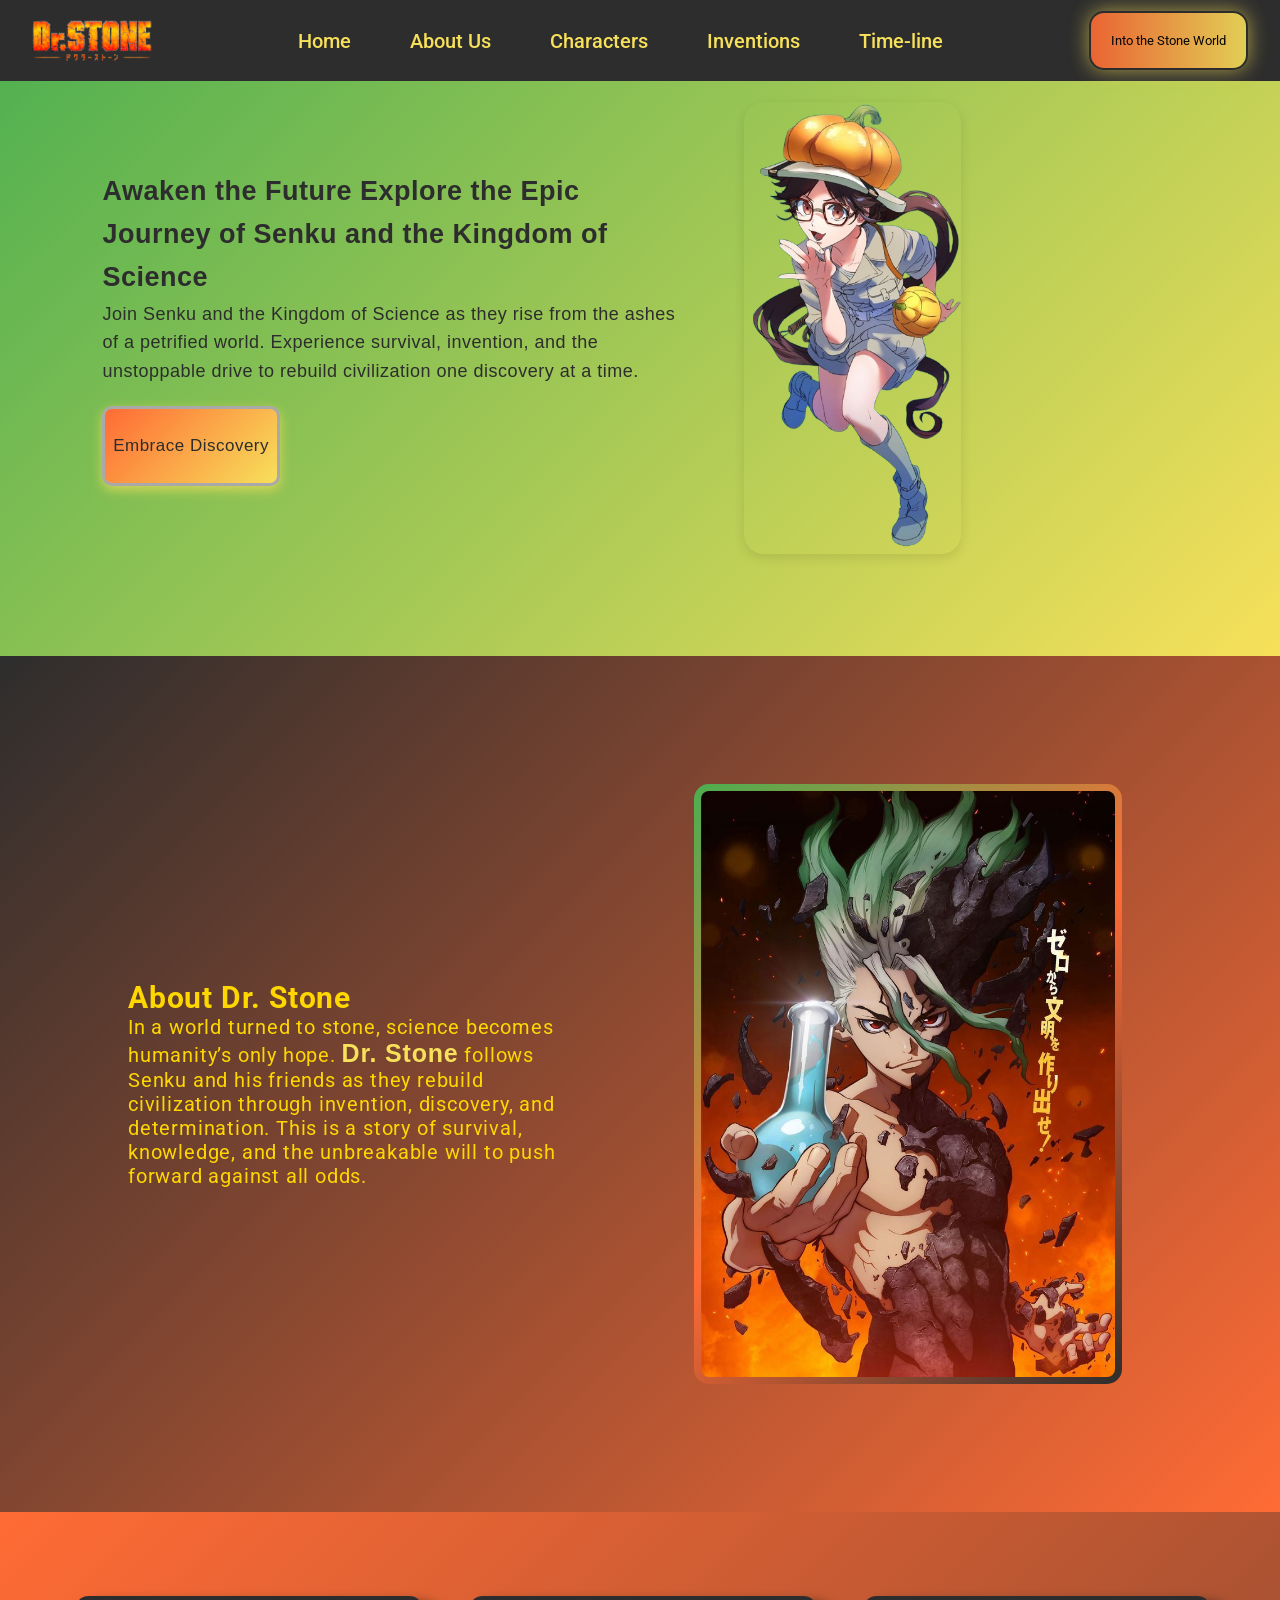
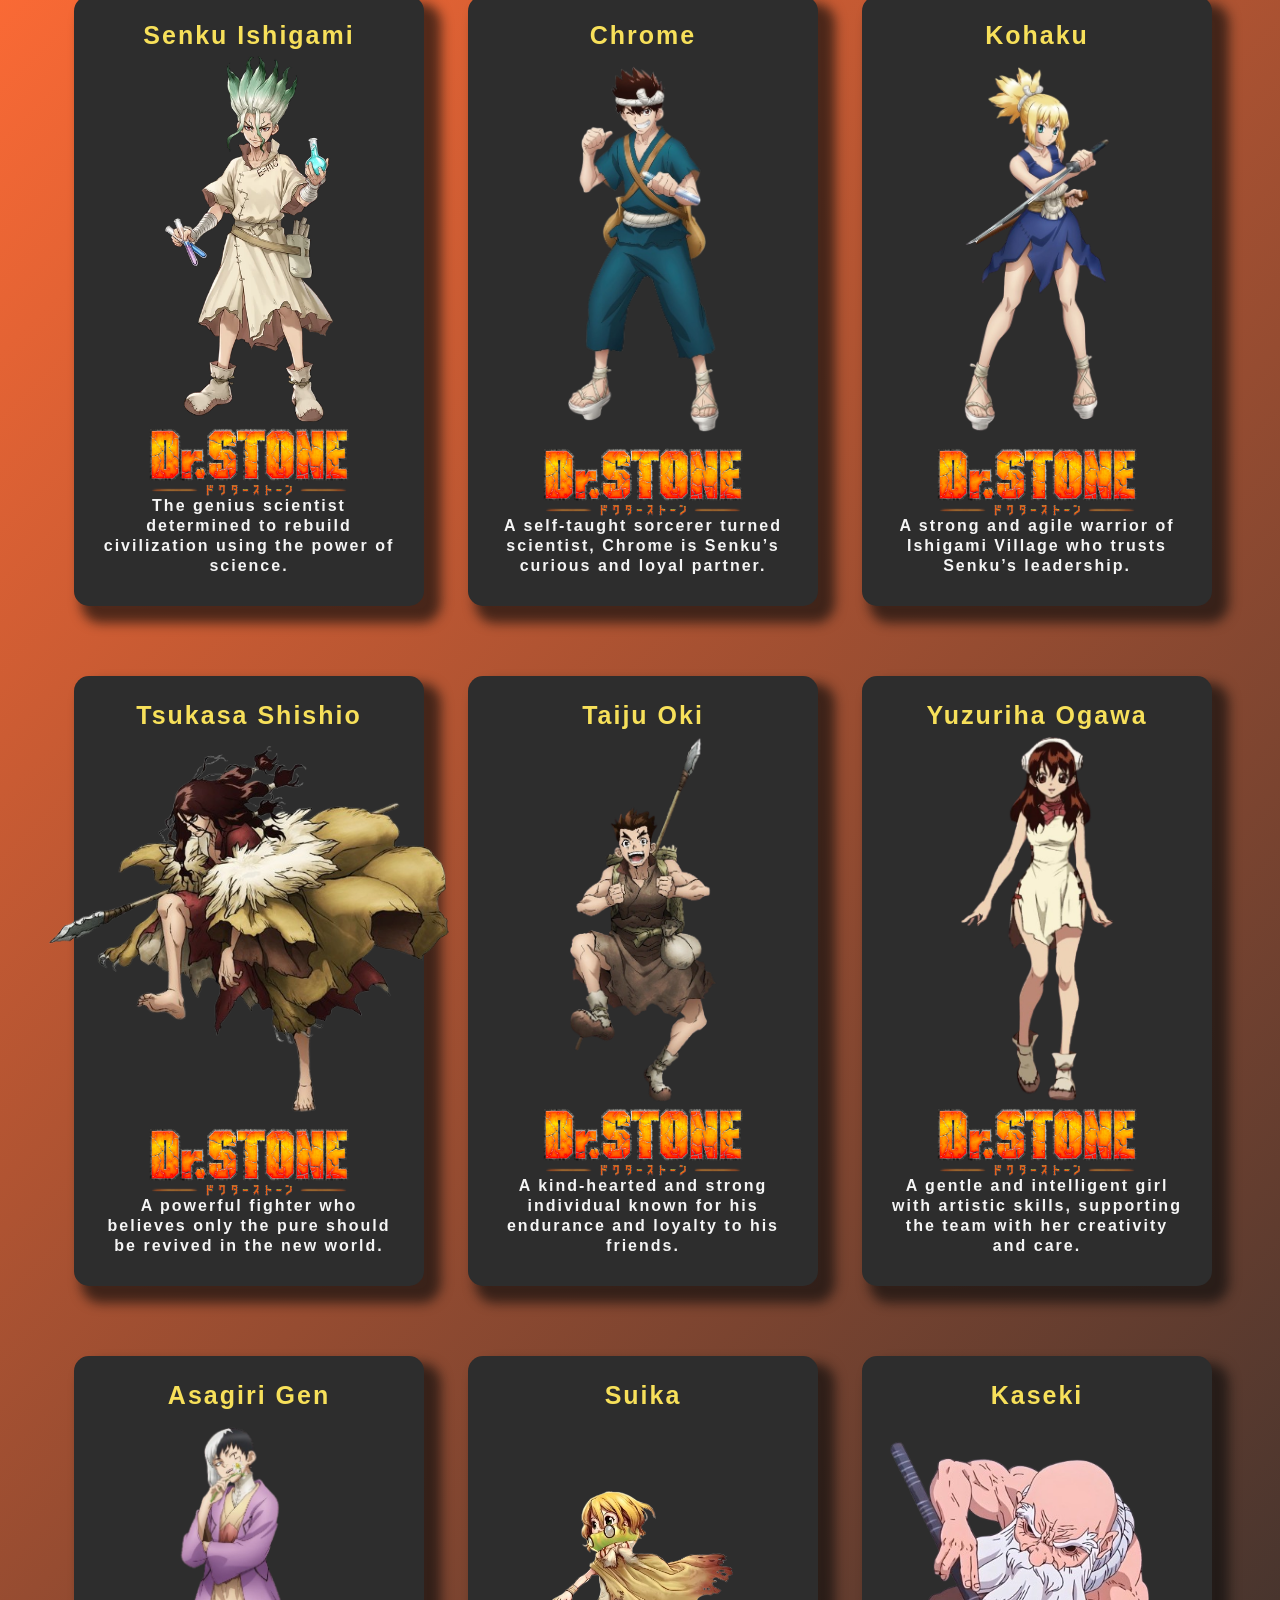
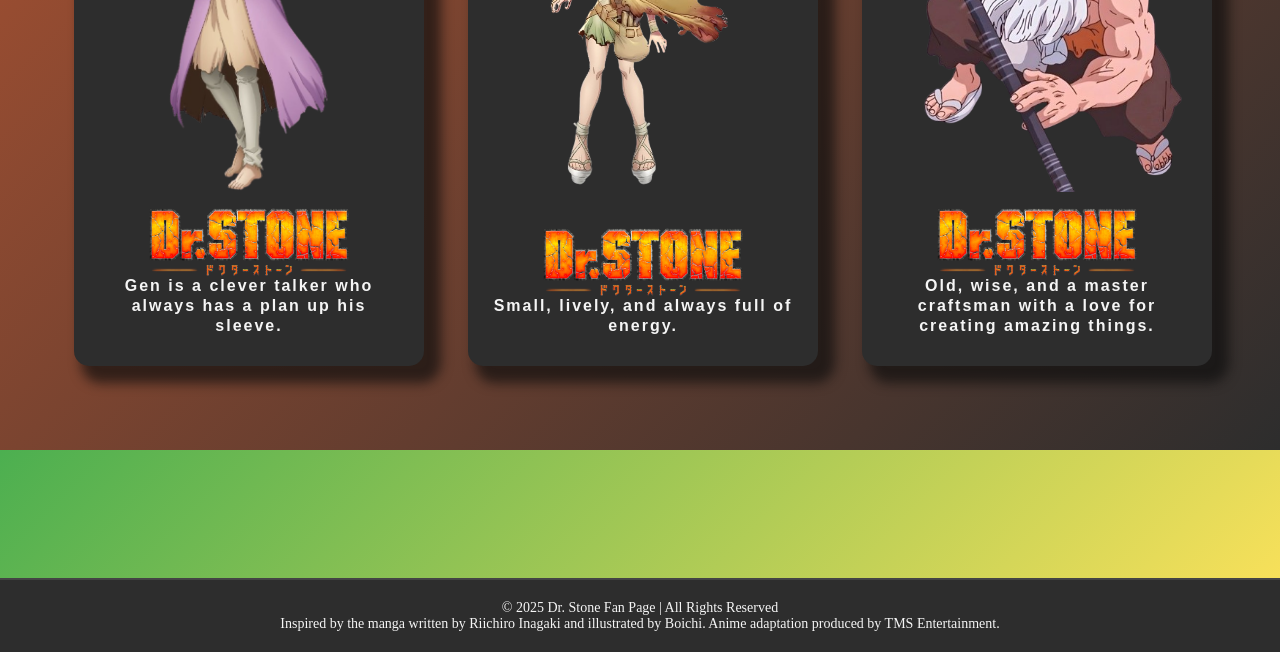
==== Index.html @ 5236201c "DR.STONE LEVEL 2 WEB PAGE CHARACTER IS DONE" ====
<!DOCTYPE html>
<html lang="en">
<head>
    <meta charset="UTF-8">
    <meta name="viewport" content="width=device-width, initial-scale=1.0">
    <link rel="stylesheet" href="cards.css">
    <link rel="preconnect" href="https://fonts.googleapis.com">
    <link rel="preconnect" href="https://fonts.googleapis.com">
<link rel="preconnect" href="https://fonts.gstatic.com" crossorigin>
<link href="https://fonts.googleapis.com/css2?family=Roboto:ital,wght@0,100..900;1,100..900&display=swap" rel="stylesheet">

    <title>Landing-page</title>
</head>
<body>
    <header class="navigation-bar">
            <a href="" class="logo-brand" aria-label="">
                <img src="/picture/pngaaa.com-7363301.png" alt="Dr.Stone-logo" class="logo-brand-stone">
            </a>
            <nav class="navigation-container-links" id="navMenu" type="navigation">
                <a href="">Home</a>
                <a href="About.html">About Us</a>
                <a href="">Characters</a>
                <a href="">Inventions</a>
                <a href="">Time-line</a>

            </nav>
            <div class="ctn-button">
                <button  type="submit">Into the Stone World</button>
            </div>
    </header>
    <section class="Landing-page">
        <div class="landing-page-containt">
            <h1>Awaken the Future  Explore the Epic Journey of Senku and the Kingdom of Science</h1>
            <p>Join Senku and the Kingdom of Science as they rise from the ashes of a petrified world. Experience survival, invention, and the unstoppable drive to rebuild civilization one discovery at a time.</p>
            <button type="submit">Embrace Discovery</button>
        </div>
        <div class="landing-page-image">
            <img src="/picture/doctor.png" alt="imgages">
            

        </div>
        
    </section>
    <section class="about-section-page-container">
       <div class="about-containt">
        <h1>About Dr. Stone</h1>
         <p>
      In a world turned to stone, science becomes humanity’s only hope. 
      <strong>Dr. Stone</strong> follows Senku and his friends as they rebuild 
      civilization through invention, discovery, and determination. 
      This is a story of survival, knowledge, and the unbreakable will 
      to push forward against all odds.
    </p>
       </div>
       <div class="about-section-image-page">
        <img src="/picture/download (18).jpg" alt="">
       </div>
    </section>
<section class="characters-containers">
  <div class="container-character">
    <ul id="autoWidth" class="character-class">
      <!-- Senku -->
      <li class="item-class">
        <div class="box-item">
          <p class="name-box">Senku Ishigami</p>
          <img src="/picture/Senku3.png" alt="Senku Ishigami" class="model">
          <div class="box-details">
            <img src="/picture/pngaaa.com-7363301.png" alt="Senku Portrait" class="logo-branding">
            <p>The genius scientist determined to rebuild civilization using the power of science.</p>
          </div>
        </div>
      </li>

      <!-- Chrome -->
      <li class="item-class">
        <div class="box-item">
          <p class="name-box">Chrome</p>
          <img src="/picture/Chrome__Dr.2-removebg-preview.png" alt="Chrome" class="model">
          <div class="box-details">
            <img src="/picture/pngaaa.com-7363301.png" alt="Chrome Portrait" class="logo-branding">
            <p>A self-taught sorcerer turned scientist, Chrome is Senku’s curious and loyal partner.</p>
          </div>
        </div>
      </li>

      <!-- Kohaku -->
      <li class="item-class">
        <div class="box-item">
          <p class="name-box">Kohaku</p>
          <img src="/picture/Kohaku__Dr.2-removebg-preview.png" alt="Kohaku" class="model">
          <div class="box-details">
            <img src="/picture/pngaaa.com-7363301.png" alt="Kohaku Portrait" class="logo-branding">
            <p>A strong and agile warrior of Ishigami Village who trusts Senku’s leadership.</p>
          </div>
        </div>
      </li>

      <!-- Tsukasa -->
      <li class="item-class">
        <div class="box-item">
          <p class="name-box">Tsukasa Shishio</p>
          <img src="/picture/TSUKASA_SHISHIO-removebg-preview.png" alt="Tsukasa Shishio" class="model">
          <div class="box-details">
            <img src="/picture/pngaaa.com-7363301.png" alt="Tsukasa Portrait" class="logo-branding">
            <p>A powerful fighter who believes only the pure should be revived in the new world.</p>
          </div>
        </div>
      </li>
      <!-- Taiju Oki -->
<li class="item-class">
  <div class="box-item">
    <p class="name-box">Taiju Oki</p>
    <img src="/picture/Taiju__Dr_Stone_-removebg-preview.png" alt="Taiju Oki" class="model">
    <div class="box-details">
      <img src="/picture/pngaaa.com-7363301.png" alt="Taiju Portrait" class="logo-branding">
      <p>A kind-hearted and strong individual known for his endurance and loyalty to his friends.</p>
    </div>
  </div>
</li>

<!-- Yuzuriha Ogawa -->
<li class="item-class">
  <div class="box-item">
    <p class="name-box">Yuzuriha Ogawa</p>
    <img src="/picture/download__22_-removebg-preview.png" alt="Yuzuriha Ogawa" class="model">
    <div class="box-details">
      <img src="/picture/pngaaa.com-7363301.png" alt="Yuzuriha Portrait" class="logo-branding">
      <p>A gentle and intelligent girl with artistic skills, supporting the team with her creativity and care.</p>
    </div>
  </div>
</li>
<li class="item-class">
  <div class="box-item">
    <p class="name-box">Asagiri Gen</p>
    <img src="/picture/Asagiri_Gen._Dr._2_2-removebg-preview.png" alt="Asagiri Gen" class="model">
    <div class="box-details">
      <img src="/picture/pngaaa.com-7363301.png" alt="Asagiri Gen Portrait" class="logo-branding">
<p>Gen is a clever talker who always has a plan up his sleeve.</p>
    </div>
  </div>
</li>
<li class="item-class">
  <div class="box-item">
    <p class="name-box">Suika</p>
    <img src="/picture/Dr_stone_Suika-removebg-preview.png" alt="Suika" class="model">
    <div class="box-details">
      <img src="/picture/pngaaa.com-7363301.png" alt="Suika Portrait" class="logo-branding">
      <p>Small, lively, and always full of energy.</p>
    </div>
  </div>
</li>
<li class="item-class">
  <div class="box-item">
    <p class="name-box">Kaseki</p>
    <img src="/picture/___Kaseki-removebg-preview.png" alt="Kaseki" class="model">
    <div class="box-details">
      <img src="/picture/pngaaa.com-7363301.png" alt="Kaseki Portrait" class="logo-branding">
      <p>Old, wise, and a master craftsman with a love for creating amazing things.</p>
    </div>
  </div>
</li>

      
    </ul>
  </div>
</section>
<section class="timne-line-section-container">

</section>


<footer class="site-footer">
  <p>&copy; 2025 Dr. Stone Fan Page | All Rights Reserved</p>
  <p>
    Inspired by the manga written by Riichiro Inagaki and illustrated by Boichi.  
    Anime adaptation produced by TMS Entertainment.
  </p>
</footer>
<script>
  $(document).ready(function(){
    $('#autoWidth').lightSlider({
        autoWidth:true,
        loop:true,
        onSliderLoad: function(){ $('#autoWidth').removeClass('cS-hidden');}
    });
});
</script>
   
</body>
</html>
---- cards.css ----
*{
    margin: 0;
    padding: 0;
    box-sizing: border-box;
}

.navigation-bar{
  padding: 0.7rem 2rem;
  display: flex;
  align-items: center;
  background-color: #2D2D2D;
  position: fixed;
  width: 100%;
  font-family: "Roboto", sans-serif;
  font-weight: 800;
  list-style: none;
  z-index: 999;
  
}

.logo-brand{
  display: flex;
  align-items: center;
  gap: 0.6rem;
  text-decoration: none;
  transition: 0.3s ease;
}

.logo-brand-stone{
  width: 120px; /* instead of 20% */
  height: auto;
  transition: 0.3s ease;


}
.logo-brand-stone:hover{
  transform: scale(1.1);
}


.navigation-container-links{
  display: flex;
  align-items: center;
  justify-content: center; /* Center nav links */
  gap: 1.8rem;
  font-size: 20px;
  flex: 1;
  
}
.navigation-container-links a{
 
  text-decoration: none;
  font-weight: 500;
  font-size: 20px;
  color: #F7E05A;
  margin: 0 15px;
  transition: transform 0.1s;
  border: none;
  display: flex;
  position: relative;

}
.navigation-container-links a:hover{
    color: #FF6B35; /* dark text for contrast */
    transition: color 0.3s ease;
  }
.navigation-container-links a::after{
  content: "";
  position: absolute;
  left: 0;
  height: 2px;
  width: 0%;
  bottom: -4px;
  background-color: #FF6B35;
  transition: width 0.3s;
}
.navigation-container-links a:hover::after{
  width: 100%;
}



.ctn-button button{
    background-image: linear-gradient(to right,#FF6B35, #F7E05A );
    padding: 20px;
    cursor: pointer;
    border-radius: 15px;
    border: 2px solid #2D2D2D;
    display: flex;
    box-shadow: 0 0 20px rgba(247, 224, 90, 0.7);
    font-family: "Roboto", sans-serif;
    transition: transform 0.3s,opacity 0.3s;
    opacity: 0.9;
    font-family: "Roboto", sans-serif;
    font: bold;

}
.ctn-button button:hover{
  transform: scale(1.1);
  opacity: 1;
}
.Landing-page{
   background-image: linear-gradient(135deg,#4CAF50,#F7E05A);
    color: #2D2D2D;
    padding: 8%;
font-family: 'Poppins', sans-serif;
    letter-spacing: 0.5px;
line-height: 1.6;
    display: flex;
    justify-content: space-between; /* text left, image right */
    align-items: center;
    gap: 50px;
    font-size: large;
    scroll-snap-type: y mandatory;
}
.landing-page-containt{
    max-width: 55%;
    gap: 30px;
}
.landing-page-containt button{
  background-image: linear-gradient(135deg,#FF6B35, #F7E05A );
    width: 30%;
    height: 80px;
    cursor: pointer;
    border-radius: 10px;
    border: 3px solid#A9A9A9;
    color: #2D2D2D;
font-family: 'Poppins', sans-serif;
    transition: transform 0.3s ease;
     box-shadow: 0 4px 12px rgba(247, 224, 90, 0.7);
     margin-top: 20px;
     font-size: 17px;
     letter-spacing: 0.5px;

}
.landing-page-containt button:hover{
  background-image: linear-gradient(135deg,#4CAF50,#F7E05A);
    color: #F5F5DC;
    transform: scale(1.2);
    box-shadow: 0 8px 24px rgba(255, 200, 200, 0.5);
}
.landing-page-image{
    display: grid;
    grid-template-columns: 1fr 1fr; /* duha ka images side by side */
    justify-content: center;
    align-items: center;
    transition: transform 0.3 ease;
    background: no-repeat;
    flex-direction: column;

}

.landing-page-image img{
    max-width: 100%;
    height: auto;
    border-radius: 20px;
    object-fit: contain;
    transition: transform 0.3s ease;
    box-shadow: 0 4px 12px rgba(0, 0, 0, 0.1);

}
.landing-page-image img:hover{
  transform: scale(1.08);
  box-shadow: 0 8px 20px rgba(0, 0, 0, 0.15);

}
.about-section-page-container{
  background-image: linear-gradient(135deg,#2D2D2D,#FF6B35);
  padding: 10%;
  justify-content: space-between;
  align-items: center;
  display: flex;
  font-family: "Roboto", sans-serif;
  letter-spacing: 0.8px;
  font-size: 20px;
   color: #FFD700;
   position: relative;

}
.about-section-page-container strong{
  color: #F7E05A;
  font: bolder;
  font-family: sans-serif;
  font-size: 25px;
}
.about-containt{
  margin-right: 100px;
  display: grid;
  justify-content: baseline;
}
.about-section-image-page img{
  background: no-repeat;
  object-fit: cover;
  height: 600px;
  display: block;
  border-radius: 15px;
  background-image: linear-gradient(138deg,#4CAF50,#FF6B35,#2D2D2D );
  padding: 7px;
  border: 5px;
  margin-right: 30px;
 transition: transform 0.3s ease, box-shadow 0.3s ease;
}
.about-section-image-page img:hover{
  transform: scale(1.05);
  box-shadow: 0 20px 40px rgb(255, 107, 53);

}
.characters-containers{
  background-image: linear-gradient(135deg,#FF6B35,#2D2D2D);
  padding: 5%;
  justify-content: center;
  position: relative;
  display: flex;
  flex-wrap: wrap;
  align-items: center;
} 
.container-character{
   width: 100%; /* allow grid to take full width */

}
.character-class{
  display: grid; /* make the ul a grid container */
  grid-template-columns: repeat(auto-fit, minmax(300px, 2fr));
  gap: 30px; /* space between cards */
  padding: 0;
  margin: 0;
  list-style: none; /* define columns */

}

.box-item{
  width: 350px;
  height: 610px;
  background-color: #2d2d2d;
  display: flex;
  flex-direction: column;
  justify-content: space-between;
  align-items: center;
  box-sizing: border-box;
  margin: 20px 10px;
  border-radius: 15px;
  transition: all 0.3s ease;
  box-shadow: 12px 12px 12px 5px rgba(14, 14, 14, 0.664);
  position: relative;
}
.box-item:hover{
  transform: scale(1.03);
  transform-style: preserve-3d;


}
.box-details{
  display: flex;
  flex-direction: column;
  align-items: center;
  width: 300px;

}

.logo-branding{
  width: 200px;
  height: auto;
}
.box-details p{
  font-family: sans-serif;
  font-weight: bold;
  color: #f5f5f5;
  text-align: center;
  margin-bottom: 30px;
  line-height: 20px;
  letter-spacing: 2px;
}
.name-box{
  color: #F7E05A;
  font-weight: bolder;
  font-family: sans-serif;
  font-size: 25px;
  letter-spacing: 2px;
  margin-top: 25px;
}
.model{
  max-height: 60%;
  max-width: 150%;
  flex-direction: column;
  object-fit: cover;
  transition: all 0.3s ease;
}
.model:hover{
  transform: scale(1.09);
}
.timne-line-section-container{
   background-image: linear-gradient(135deg,#4CAF50,#F7E05A);
  position: relative;
  padding: 5%;
  display: flex;
  justify-content: center;
  flex-direction: column;
  flex-wrap: wrap;
}
.site-footer{
 background-color: #2d2d2d;
  color: #f5f5f5;
  text-align: center;
  padding: 20px 10px;
  font-size: 14px;
  border-top: 2px solid #444;
}
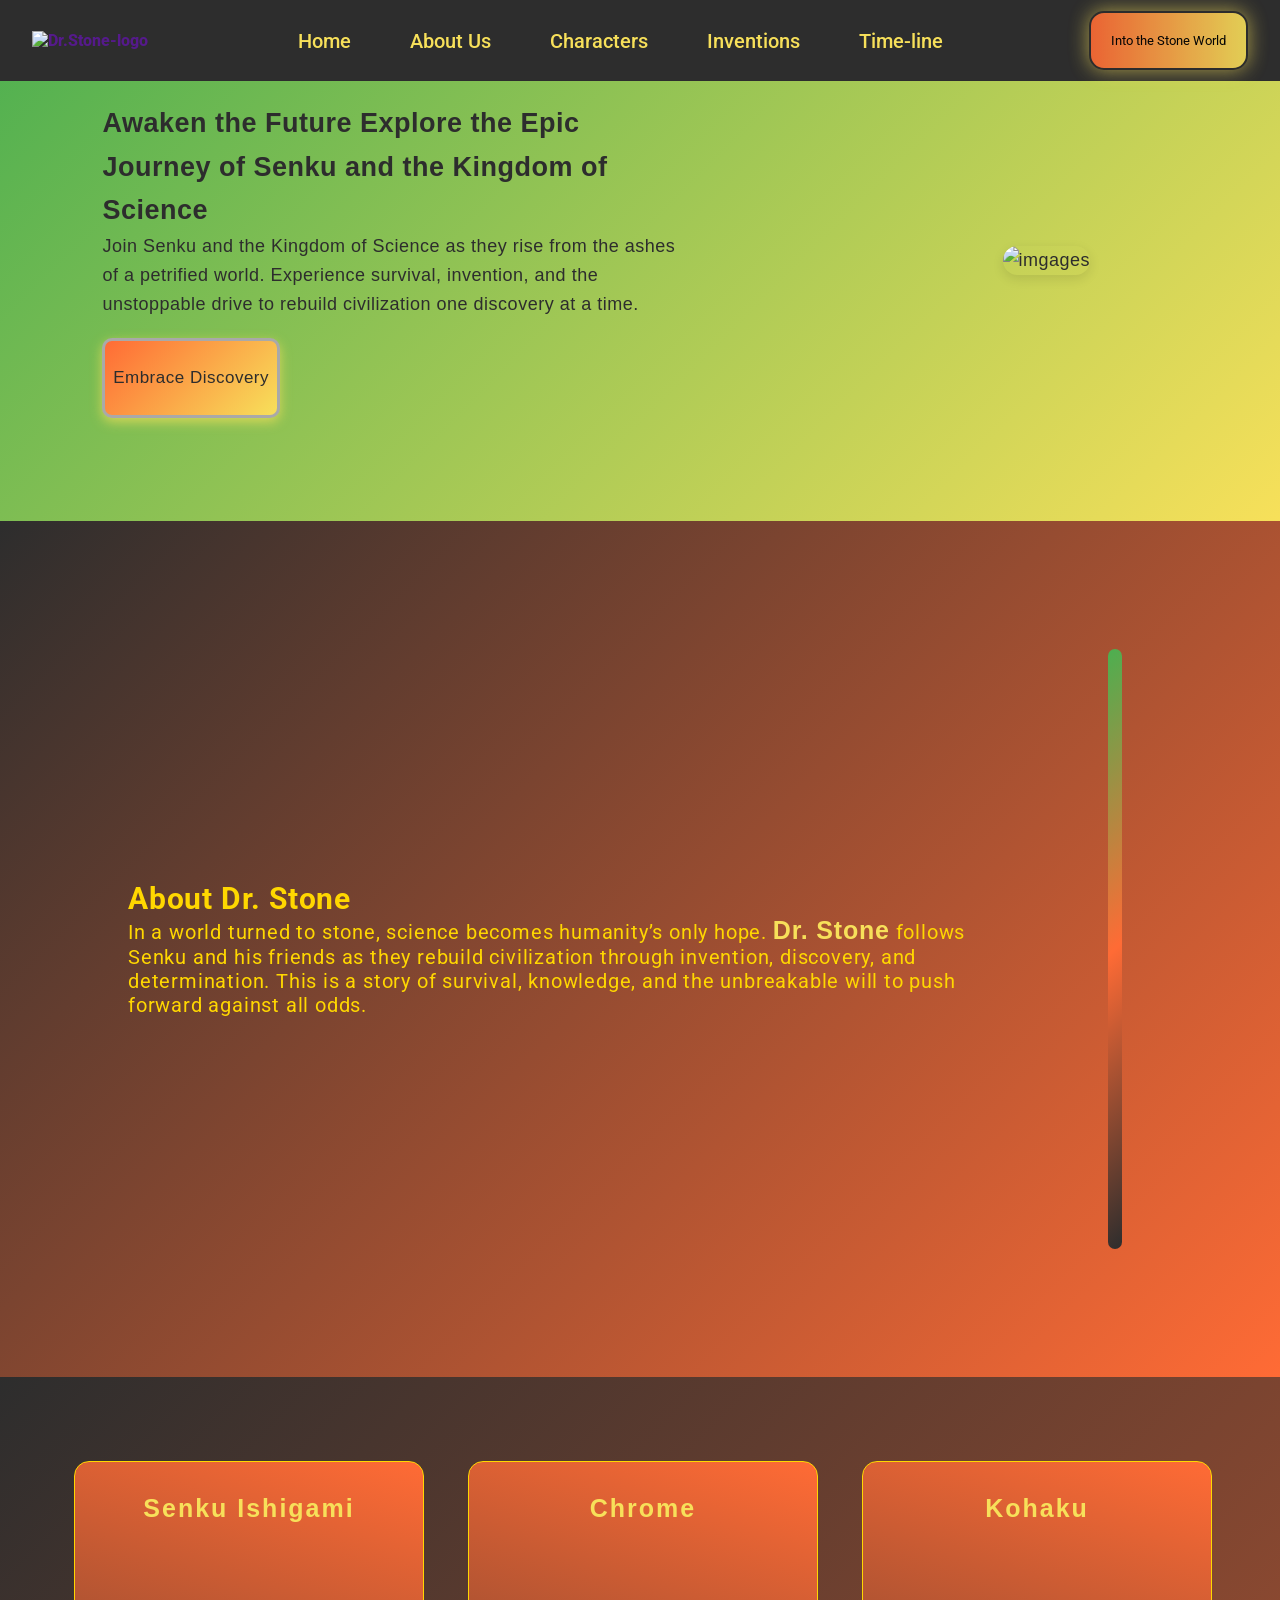
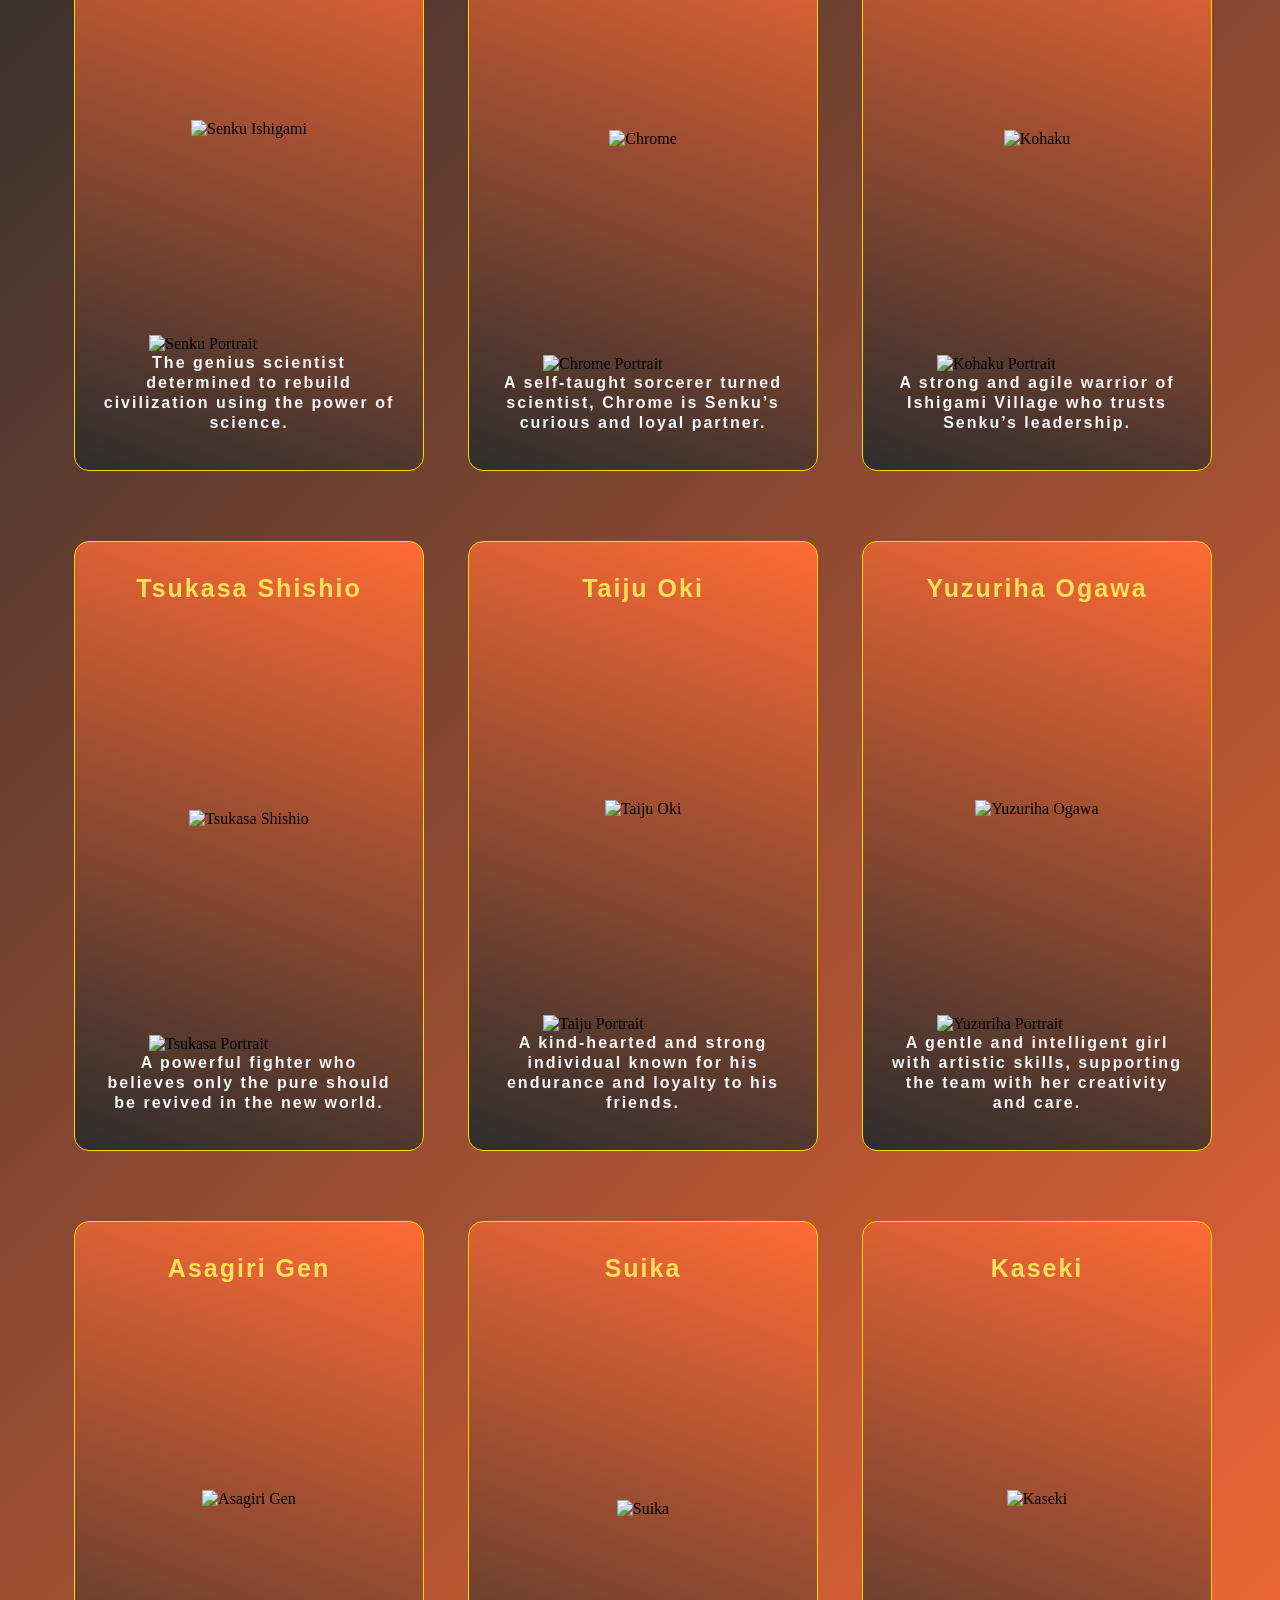
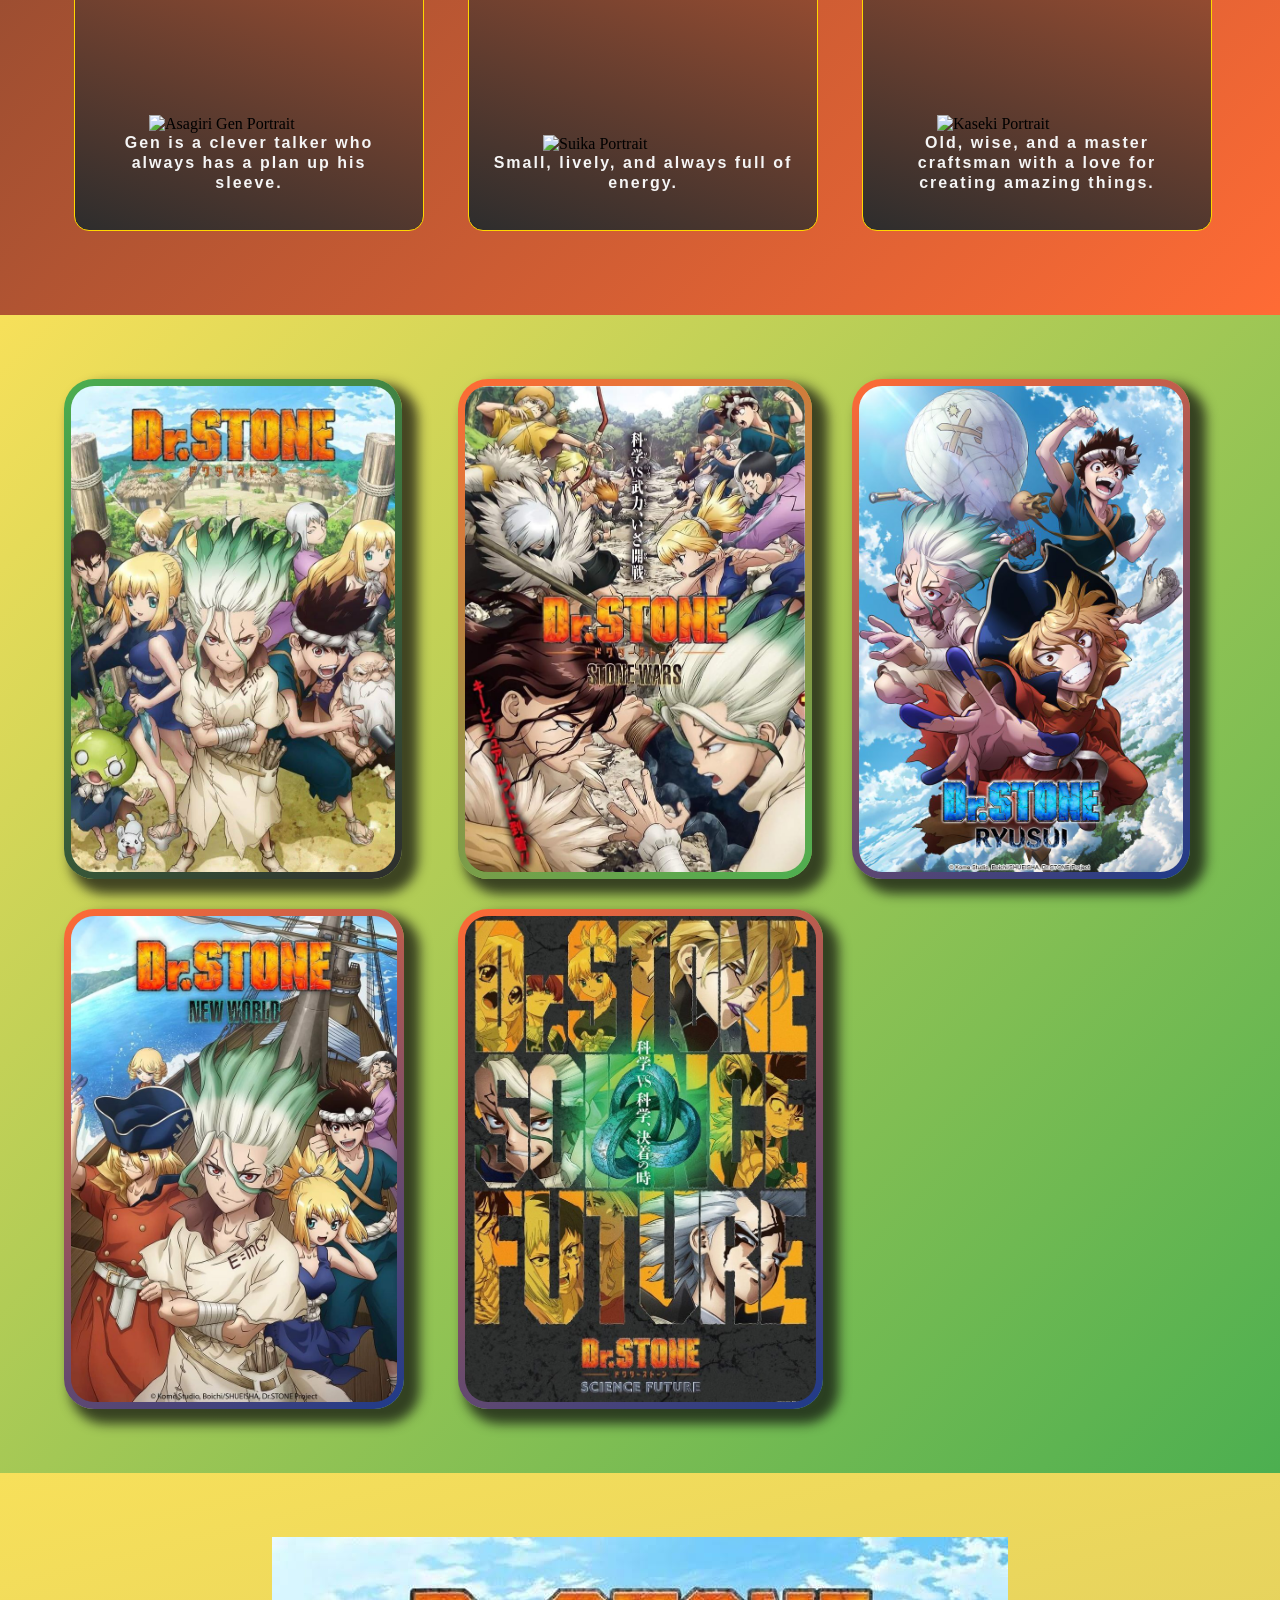
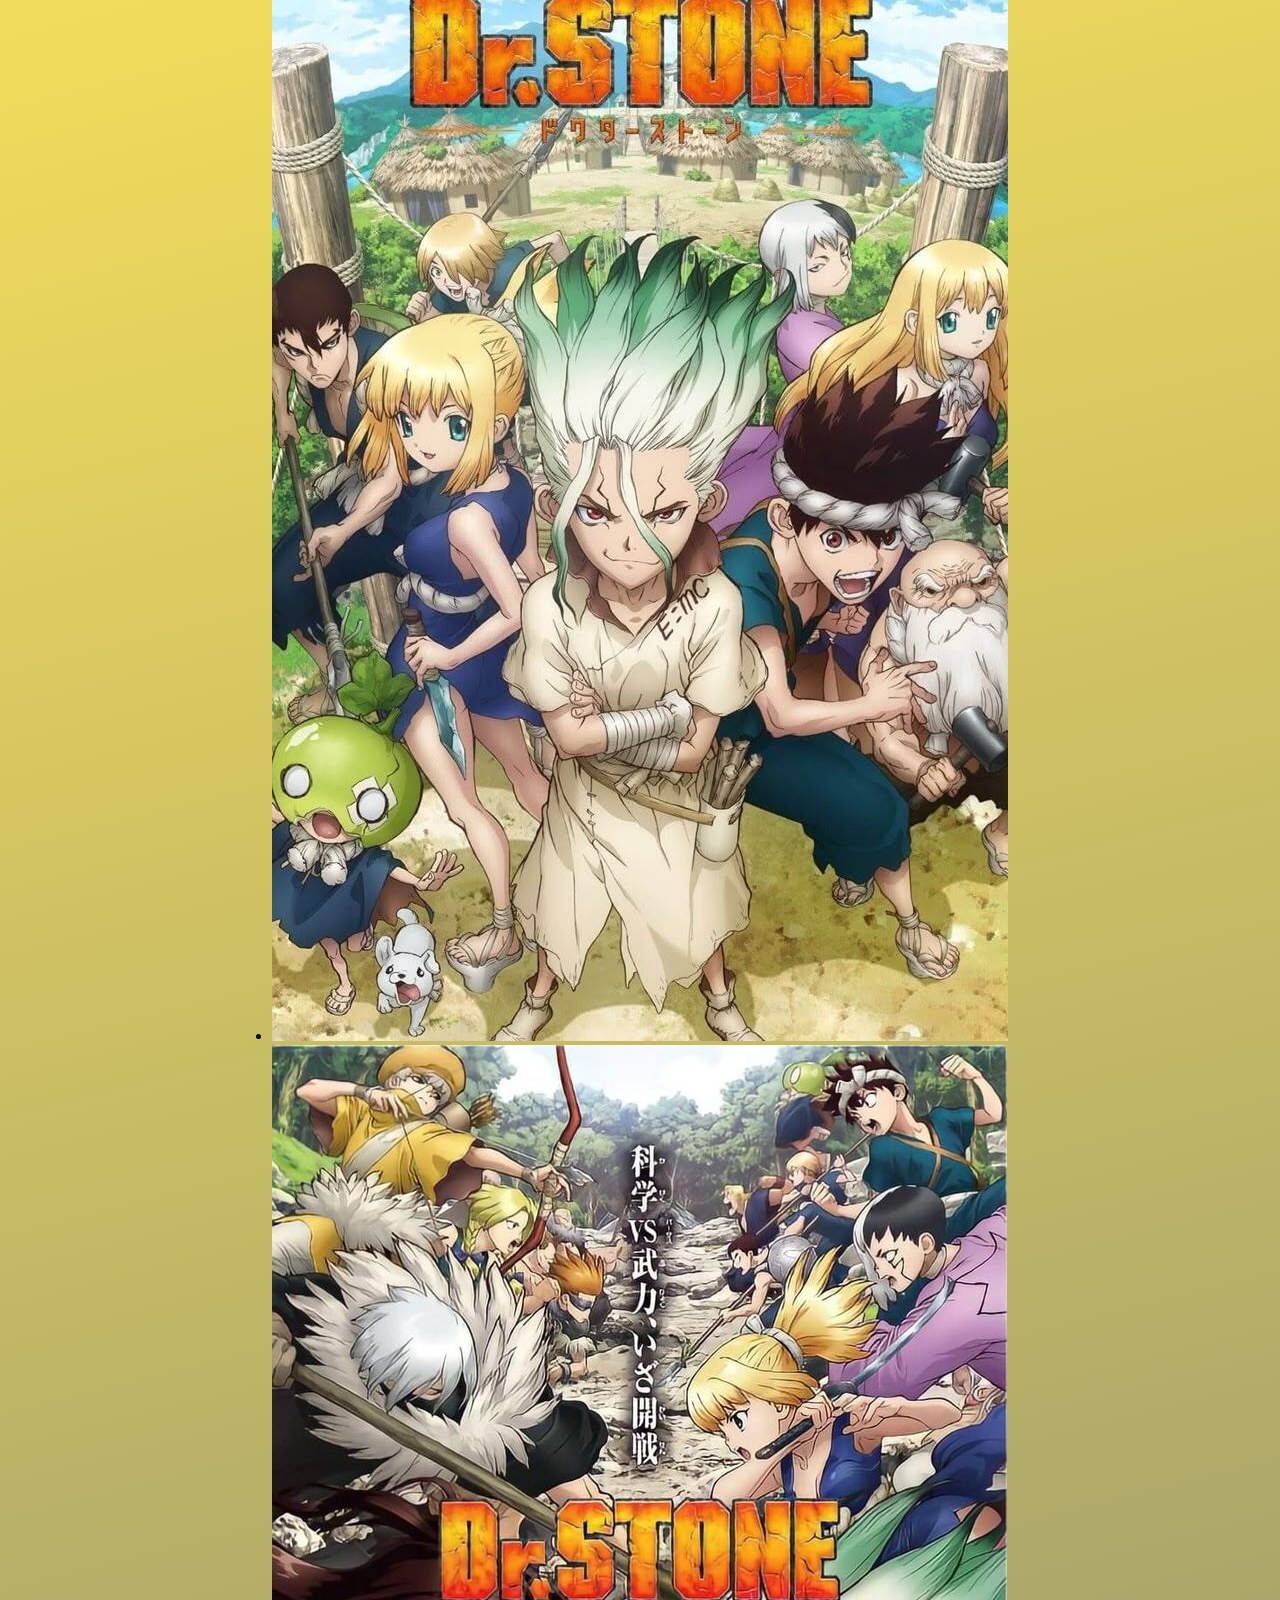
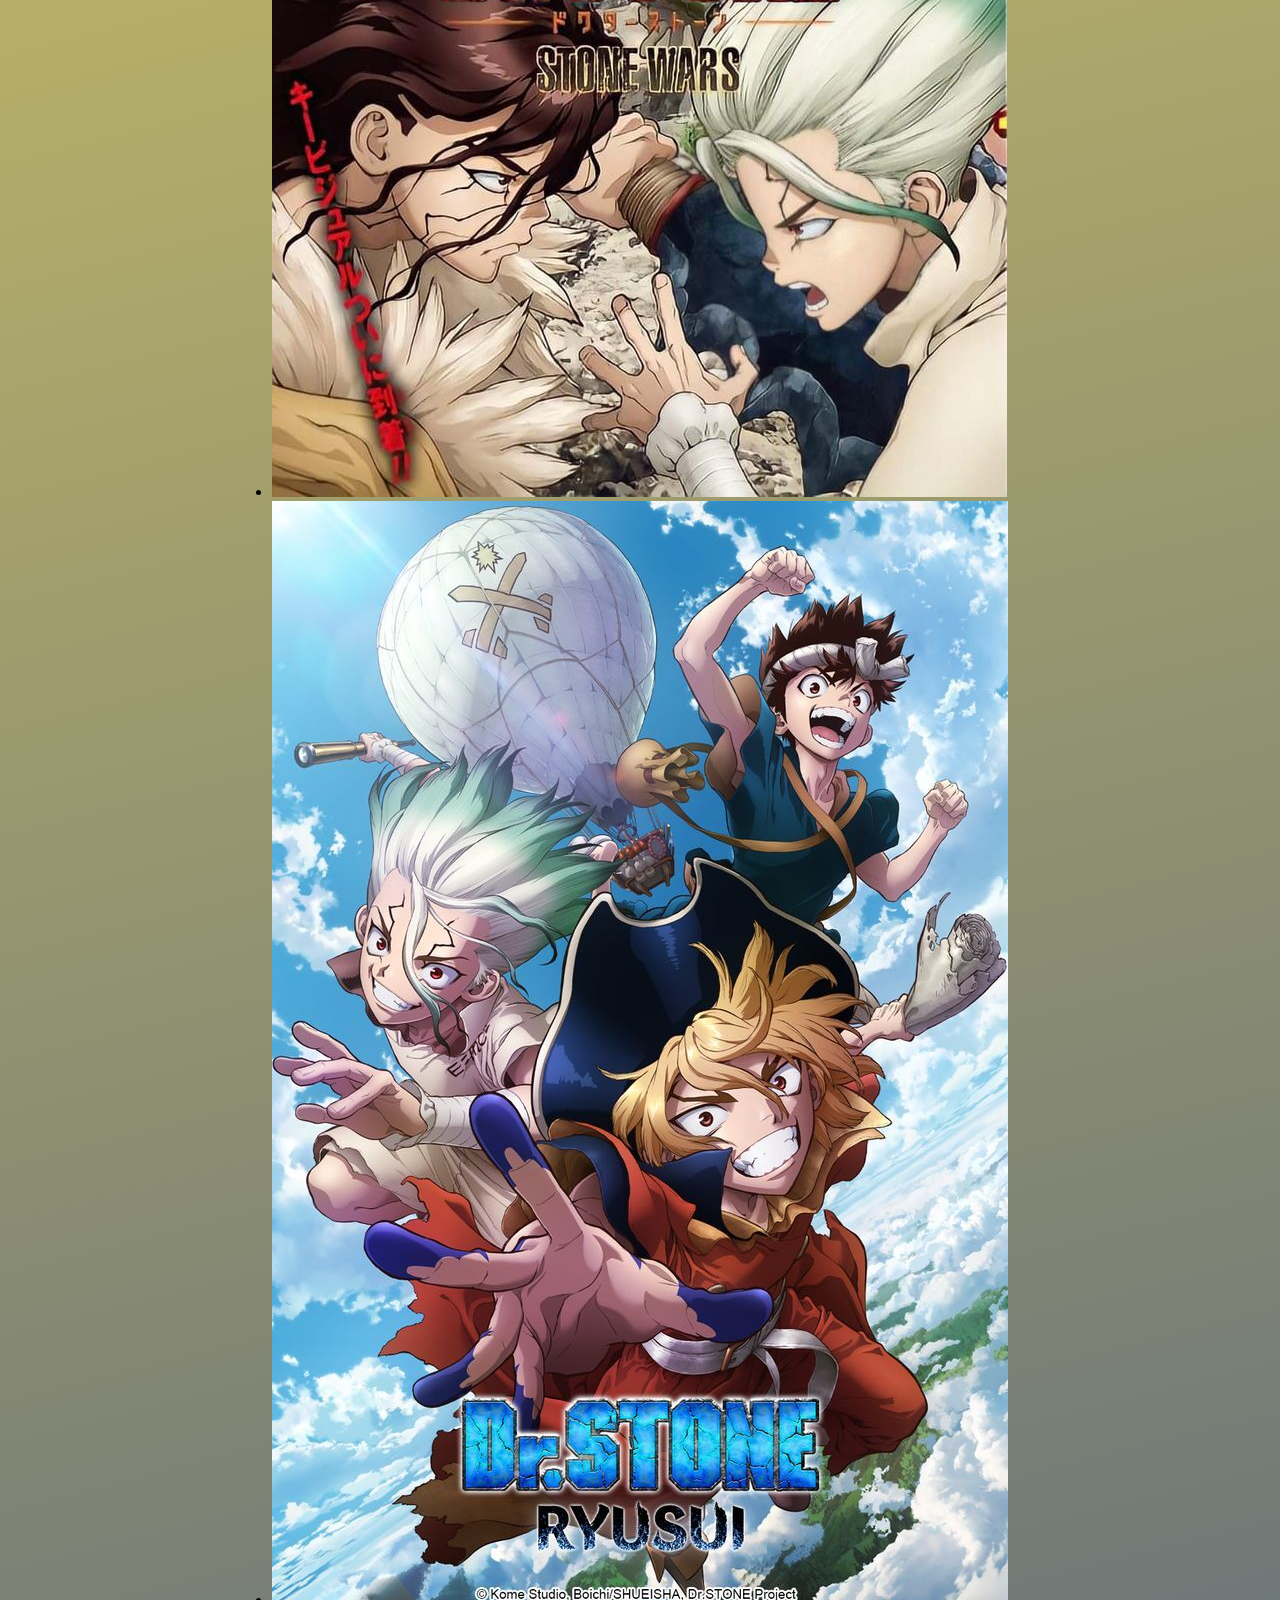
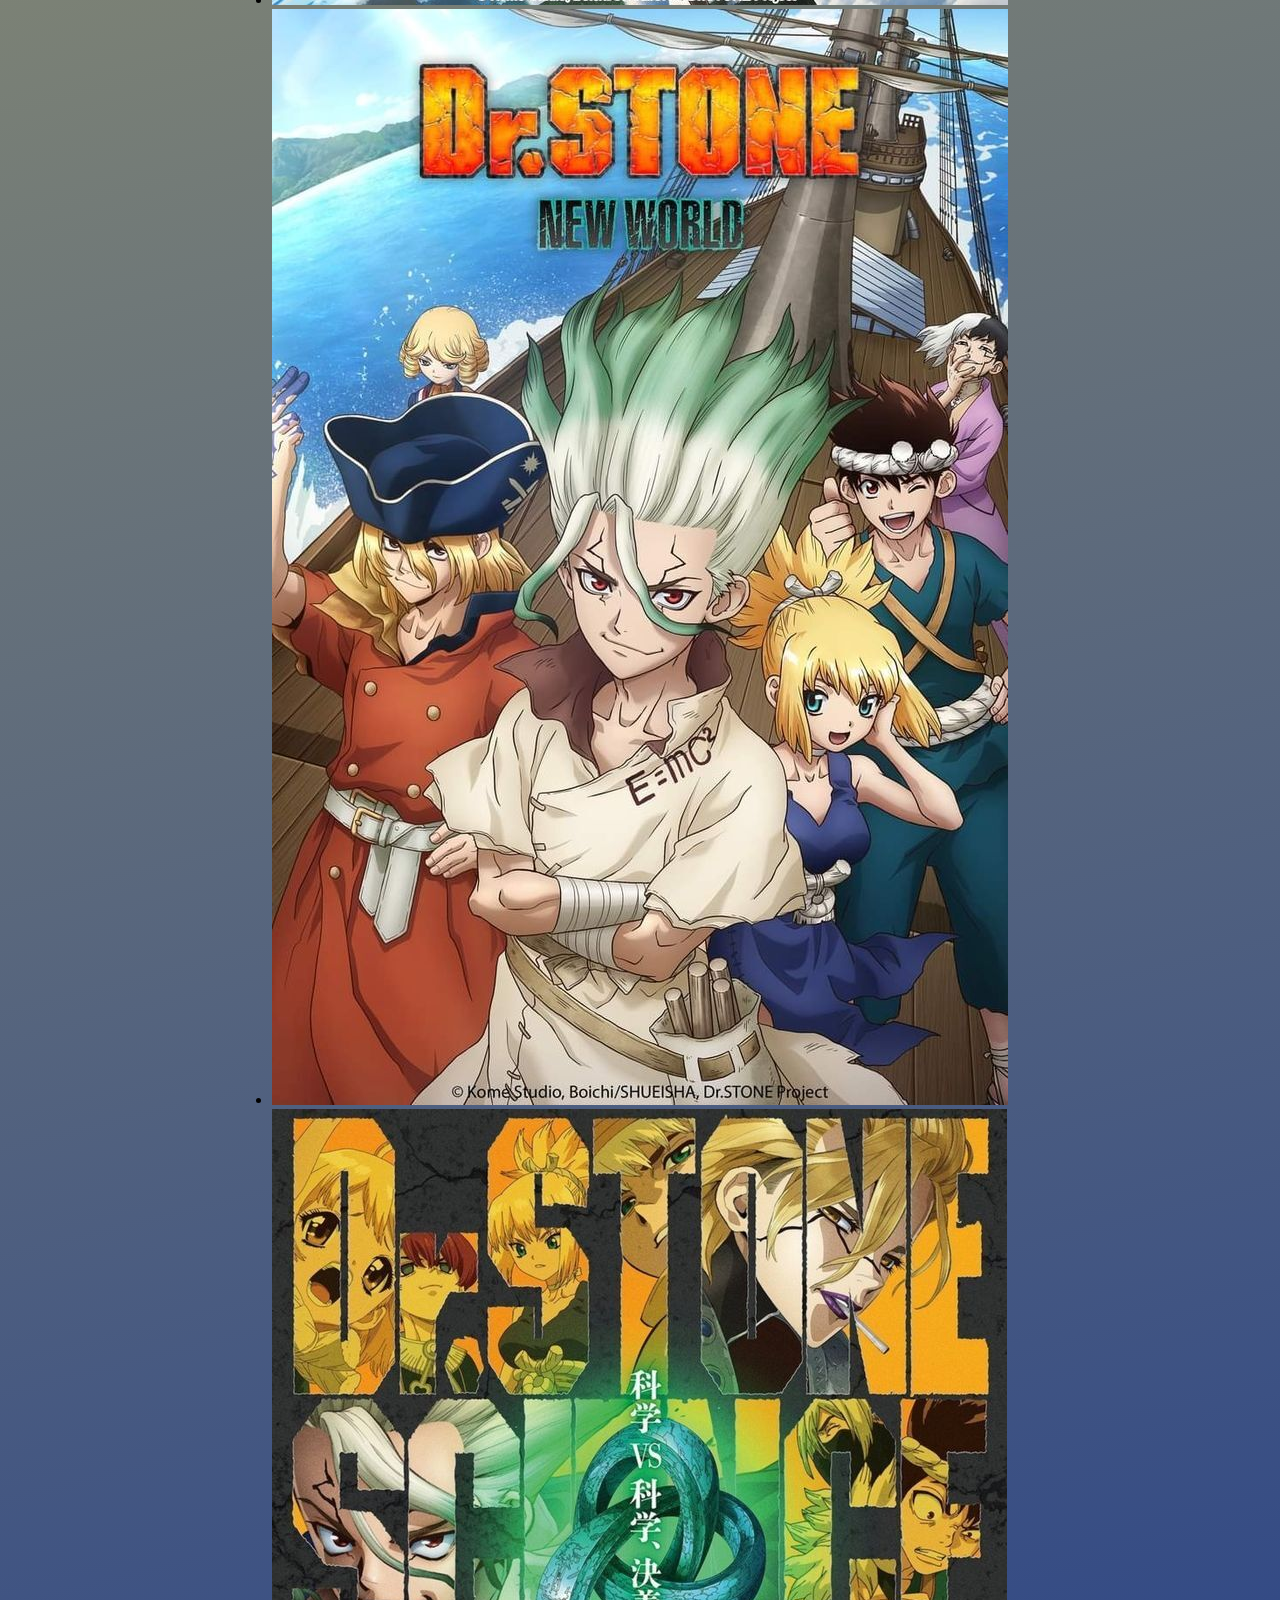
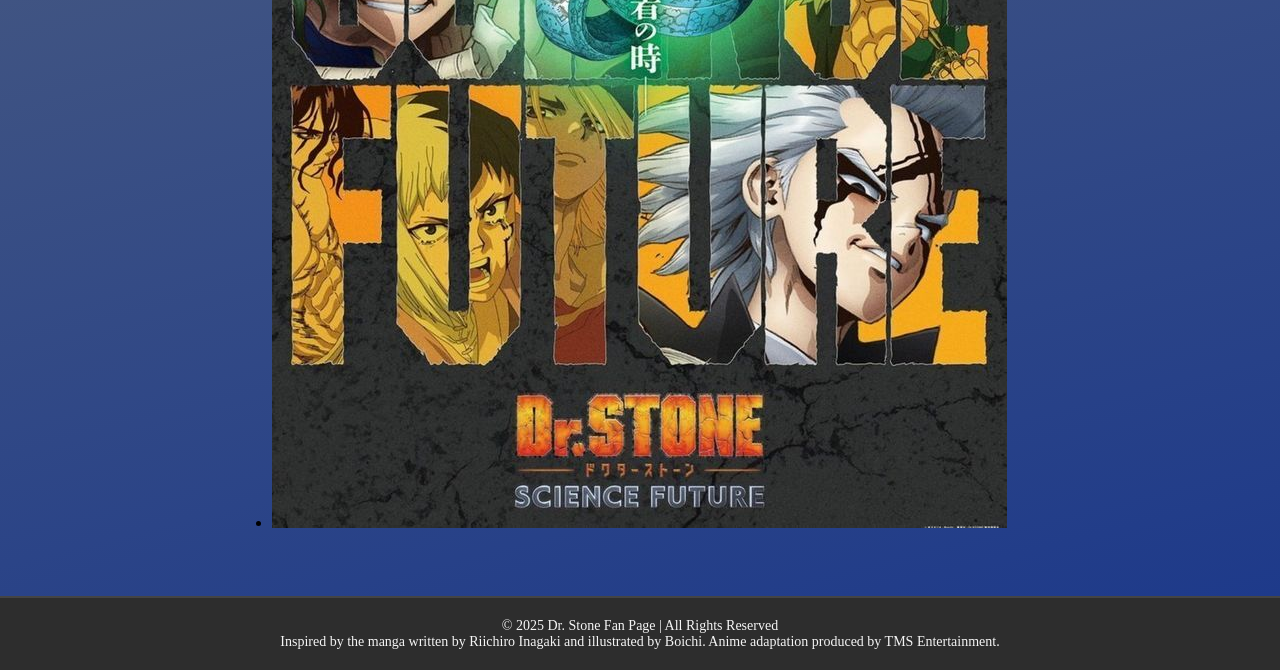
==== commit 4d977017: "Level 2 Level 2 pah neh koy aysa og kopyaha og di kah gusto mag dugoh imong ulo og masumbagan tika" ====
--- a/Index.html
+++ b/Index.html
@@ -7,14 +7,16 @@
     <link rel="preconnect" href="https://fonts.googleapis.com">
     <link rel="preconnect" href="https://fonts.googleapis.com">
 <link rel="preconnect" href="https://fonts.gstatic.com" crossorigin>
-<link href="https://fonts.googleapis.com/css2?family=Roboto:ital,wght@0,100..900;1,100..900&display=swap" rel="stylesheet">
-
+  <!-- Google Font -->
+  <link href="https://fonts.googleapis.com/css2?family=Roboto:wght@400;700&display=swap" rel="stylesheet">
+
+  
     <title>Landing-page</title>
 </head>
 <body>
     <header class="navigation-bar">
             <a href="" class="logo-brand" aria-label="">
-                <img src="/picture/pngaaa.com-7363301.png" alt="Dr.Stone-logo" class="logo-brand-stone">
+                <img src="/Dr.Stone/picture/pngaaa.com-7363301.png" alt="Dr.Stone-logo" class="logo-brand-stone">
             </a>
             <nav class="navigation-container-links" id="navMenu" type="navigation">
                 <a href="">Home</a>
@@ -35,7 +37,7 @@
             <button type="submit">Embrace Discovery</button>
         </div>
         <div class="landing-page-image">
-            <img src="/picture/doctor.png" alt="imgages">
+            <img src="/Dr.Stone/picture/doctor.png" alt="imgages">
             
 
         </div>
@@ -53,19 +55,19 @@
     </p>
        </div>
        <div class="about-section-image-page">
-        <img src="/picture/download (18).jpg" alt="">
+        <img src="/Dr.Stone/picture/download (18).jpg" alt="">
        </div>
     </section>
 <section class="characters-containers">
   <div class="container-character">
-    <ul id="autoWidth" class="character-class">
+    <ul  class="character-class">
       <!-- Senku -->
       <li class="item-class">
         <div class="box-item">
           <p class="name-box">Senku Ishigami</p>
-          <img src="/picture/Senku3.png" alt="Senku Ishigami" class="model">
-          <div class="box-details">
-            <img src="/picture/pngaaa.com-7363301.png" alt="Senku Portrait" class="logo-branding">
+          <img src="/Dr.Stone/picture/Senku3.png" alt="Senku Ishigami" class="model">
+          <div class="box-details">
+            <img src="/Dr.Stone/picture/pngaaa.com-7363301.png" alt="Senku Portrait" class="logo-branding">
             <p>The genius scientist determined to rebuild civilization using the power of science.</p>
           </div>
         </div>
@@ -75,9 +77,9 @@
       <li class="item-class">
         <div class="box-item">
           <p class="name-box">Chrome</p>
-          <img src="/picture/Chrome__Dr.2-removebg-preview.png" alt="Chrome" class="model">
-          <div class="box-details">
-            <img src="/picture/pngaaa.com-7363301.png" alt="Chrome Portrait" class="logo-branding">
+          <img src="/Dr.Stone/picture/Chrome__Dr.2-removebg-preview.png" alt="Chrome" class="model">
+          <div class="box-details">
+            <img src="/Dr.Stone/picture/pngaaa.com-7363301.png" alt="Chrome Portrait" class="logo-branding">
             <p>A self-taught sorcerer turned scientist, Chrome is Senku’s curious and loyal partner.</p>
           </div>
         </div>
@@ -87,9 +89,9 @@
       <li class="item-class">
         <div class="box-item">
           <p class="name-box">Kohaku</p>
-          <img src="/picture/Kohaku__Dr.2-removebg-preview.png" alt="Kohaku" class="model">
-          <div class="box-details">
-            <img src="/picture/pngaaa.com-7363301.png" alt="Kohaku Portrait" class="logo-branding">
+          <img src="/Dr.Stone/picture/Kohaku__Dr.2-removebg-preview.png" alt="Kohaku" class="model">
+          <div class="box-details">
+            <img src="/Dr.Stone/picture/pngaaa.com-7363301.png" alt="Kohaku Portrait" class="logo-branding">
             <p>A strong and agile warrior of Ishigami Village who trusts Senku’s leadership.</p>
           </div>
         </div>
@@ -99,9 +101,9 @@
       <li class="item-class">
         <div class="box-item">
           <p class="name-box">Tsukasa Shishio</p>
-          <img src="/picture/TSUKASA_SHISHIO-removebg-preview.png" alt="Tsukasa Shishio" class="model">
-          <div class="box-details">
-            <img src="/picture/pngaaa.com-7363301.png" alt="Tsukasa Portrait" class="logo-branding">
+          <img src="/Dr.Stone/picture/TSUKASA_SHISHIO-removebg-preview.png" alt="Tsukasa Shishio" class="model">
+          <div class="box-details">
+            <img src="/Dr.Stone/picture/pngaaa.com-7363301.png" alt="Tsukasa Portrait" class="logo-branding">
             <p>A powerful fighter who believes only the pure should be revived in the new world.</p>
           </div>
         </div>
@@ -110,9 +112,9 @@
 <li class="item-class">
   <div class="box-item">
     <p class="name-box">Taiju Oki</p>
-    <img src="/picture/Taiju__Dr_Stone_-removebg-preview.png" alt="Taiju Oki" class="model">
-    <div class="box-details">
-      <img src="/picture/pngaaa.com-7363301.png" alt="Taiju Portrait" class="logo-branding">
+    <img src="/Dr.Stone/picture/Taiju__Dr_Stone_-removebg-preview.png" alt="Taiju Oki" class="model">
+    <div class="box-details">
+      <img src="/Dr.Stone/picture/pngaaa.com-7363301.png" alt="Taiju Portrait" class="logo-branding">
       <p>A kind-hearted and strong individual known for his endurance and loyalty to his friends.</p>
     </div>
   </div>
@@ -122,9 +124,9 @@
 <li class="item-class">
   <div class="box-item">
     <p class="name-box">Yuzuriha Ogawa</p>
-    <img src="/picture/download__22_-removebg-preview.png" alt="Yuzuriha Ogawa" class="model">
-    <div class="box-details">
-      <img src="/picture/pngaaa.com-7363301.png" alt="Yuzuriha Portrait" class="logo-branding">
+    <img src="/Dr.Stone/picture/download__22_-removebg-preview.png" alt="Yuzuriha Ogawa" class="model">
+    <div class="box-details">
+      <img src="/Dr.Stone/picture/pngaaa.com-7363301.png" alt="Yuzuriha Portrait" class="logo-branding">
       <p>A gentle and intelligent girl with artistic skills, supporting the team with her creativity and care.</p>
     </div>
   </div>
@@ -132,9 +134,9 @@
 <li class="item-class">
   <div class="box-item">
     <p class="name-box">Asagiri Gen</p>
-    <img src="/picture/Asagiri_Gen._Dr._2_2-removebg-preview.png" alt="Asagiri Gen" class="model">
-    <div class="box-details">
-      <img src="/picture/pngaaa.com-7363301.png" alt="Asagiri Gen Portrait" class="logo-branding">
+    <img src="/Dr.Stone/picture/Asagiri_Gen._Dr._2_2-removebg-preview.png" alt="Asagiri Gen" class="model">
+    <div class="box-details">
+      <img src="/Dr.Stone/picture/pngaaa.com-7363301.png" alt="Asagiri Gen Portrait" class="logo-branding">
 <p>Gen is a clever talker who always has a plan up his sleeve.</p>
     </div>
   </div>
@@ -142,9 +144,9 @@
 <li class="item-class">
   <div class="box-item">
     <p class="name-box">Suika</p>
-    <img src="/picture/Dr_stone_Suika-removebg-preview.png" alt="Suika" class="model">
-    <div class="box-details">
-      <img src="/picture/pngaaa.com-7363301.png" alt="Suika Portrait" class="logo-branding">
+    <img src="/Dr.Stone/picture/Dr_stone_Suika-removebg-preview.png" alt="Suika" class="model">
+    <div class="box-details">
+      <img src="/Dr.Stone/picture/pngaaa.com-7363301.png" alt="Suika Portrait" class="logo-branding">
       <p>Small, lively, and always full of energy.</p>
     </div>
   </div>
@@ -152,19 +154,86 @@
 <li class="item-class">
   <div class="box-item">
     <p class="name-box">Kaseki</p>
-    <img src="/picture/___Kaseki-removebg-preview.png" alt="Kaseki" class="model">
-    <div class="box-details">
-      <img src="/picture/pngaaa.com-7363301.png" alt="Kaseki Portrait" class="logo-branding">
+    <img src="/Dr.Stone/picture/___Kaseki-removebg-preview.png" alt="Kaseki" class="model">
+    <div class="box-details">
+      <img src="/Dr.Stone/picture/pngaaa.com-7363301.png" alt="Kaseki Portrait" class="logo-branding">
       <p>Old, wise, and a master craftsman with a love for creating amazing things.</p>
     </div>
   </div>
 </li>
-
-      
     </ul>
   </div>
 </section>
-<section class="timne-line-section-container">
+
+<section class="chronology-wrapper">
+  <div class="chronology-container">
+    <ul class="chronology-list">
+      <!-- Senku -->
+      <li class="chronology-entry">
+        <div class="chronology-card">
+          <img src="picture/Dr_ Stone S3E21.jpg" alt="Senku Ishigami" class="chronology-image">
+         
+        </div>
+      </li>
+      <li class="chronology-entry-new">
+        <div class="chronology-card-new">
+          <img src="picture/stonewars.png" alt="Senku Ishigami" class="chronology-image-new">
+        </div>
+      </li>
+      <li class="chronology-entry-news">
+        <div class="chronology-card-new">
+          <img src="picture/rysui.jpg" alt="Senku Ishigami" class="chronology-image-news">
+        </div>
+      </li>
+      <li class="chronology-entry-news">
+        <div class="chronology-card-new">
+          <img src="picture/newworld.jpg" alt="Senku Ishigami" class="chronology-image-news">
+        </div>
+      </li>
+      <li class="chronology-entry-news">
+        <div class="chronology-card-new">
+          <img src="picture/futurescience.jpg" alt="Senku Ishigami" class="chronology-image-news">
+        </div>
+      </li>
+    </ul>
+  </div>
+</section>
+
+<section class="invention-timeline">
+<div class="inventions-container">
+  <ul class="inventions-list">
+    <!-- Senku -->
+    <li class="inventions-entry">
+      <div class="inventions-card">
+        <img src="picture/Dr_ Stone S3E21.jpg" alt="Senku Ishigami" class="inventions-image">
+      </div>
+    </li>
+
+    <li class="inventions-entry-new">
+      <div class="inventions-card-new">
+        <img src="picture/stonewars.png" alt="Senku Ishigami" class="inventions-image-new">
+      </div>
+    </li>
+
+    <li class="inventions-entry-news">
+      <div class="inventions-card-new">
+        <img src="picture/rysui.jpg" alt="Senku Ishigami" class="inventions-image-news">
+      </div>
+    </li>
+
+    <li class="inventions-entry-news">
+      <div class="inventions-card-new">
+        <img src="picture/newworld.jpg" alt="Senku Ishigami" class="inventions-image-news">
+      </div>
+    </li>
+
+    <li class="inventions-entry-news">
+      <div class="inventions-card-new">
+        <img src="picture/futurescience.jpg" alt="Senku Ishigami" class="inventions-image-news">
+      </div>
+    </li>
+  </ul>
+</div>
 
 </section>
 
@@ -176,15 +245,9 @@
     Anime adaptation produced by TMS Entertainment.
   </p>
 </footer>
-<script>
-  $(document).ready(function(){
-    $('#autoWidth').lightSlider({
-        autoWidth:true,
-        loop:true,
-        onSliderLoad: function(){ $('#autoWidth').removeClass('cS-hidden');}
-    });
-});
-</script>
+<script src="https://cdn.jsdelivr.net/npm/bootstrap@5.3.2/dist/js/bootstrap.bundle.min.js"></script>
+
+
    
 </body>
 </html>
--- a/cards.css
+++ b/cards.css
@@ -206,7 +206,7 @@
 
 }
 .characters-containers{
-  background-image: linear-gradient(135deg,#FF6B35,#2D2D2D);
+  background-image: linear-gradient(135deg,#2D2D2D,#FF6B35);
   padding: 5%;
   justify-content: center;
   position: relative;
@@ -229,9 +229,9 @@
 }
 
 .box-item{
+  background-image: linear-gradient(200deg,#FF6B35,#2d2d2d);
   width: 350px;
   height: 610px;
-  background-color: #2d2d2d;
   display: flex;
   flex-direction: column;
   justify-content: space-between;
@@ -240,12 +240,15 @@
   margin: 20px 10px;
   border-radius: 15px;
   transition: all 0.3s ease;
-  box-shadow: 12px 12px 12px 5px rgba(14, 14, 14, 0.664);
   position: relative;
-}
+  padding: 7px;
+  border: 1px solid #FFD700;
+}
+
 .box-item:hover{
   transform: scale(1.03);
   transform-style: preserve-3d;
+    box-shadow: 12px 12px 12px 5px rgba(14, 14, 14, 0.719);
 
 
 }
@@ -258,7 +261,7 @@
 }
 
 .logo-branding{
-  width: 200px;
+   width: 200px;
   height: auto;
 }
 .box-details p{
@@ -285,17 +288,108 @@
   object-fit: cover;
   transition: all 0.3s ease;
 }
+.chronology-list{
+  display: grid; /* make the ul a grid container */
+  grid-template-columns: repeat(auto-fit, minmax(300px, 2fr));
+  gap: 30px; /* space between cards */
+  padding: 0;
+  margin: 0;
+  list-style: none; /* define columns */
+}
 .model:hover{
   transform: scale(1.09);
 }
-.timne-line-section-container{
-   background-image: linear-gradient(135deg,#4CAF50,#F7E05A);
+.chronology-wrapper{
+  background-image: linear-gradient(135deg,#F7E05A,#4CAF50);
+  padding: 5%;
+  justify-content: space-between;
   position: relative;
+  display: flex;
+  flex-wrap: wrap;
+  align-items: center;
+}
+.chronology-container{
+  width: 100%;
+}
+
+.chronology-entry{
+  list-style: none;
+}
+.chronology-info{
+  display: flex;
+  flex-direction: column;
+  align-items: center;
+  width: 300px;
+}
+.chronology-info p{
+font-family: sans-serif;
+  font-weight: bold;
+  color: #f5f5f5;
+  text-align: center;
+  margin-bottom: 30px;
+  line-height: 20px;
+  letter-spacing: 2px;
+}
+.chronology-image{
+  background: no-repeat;
+  object-fit: cover;
+  height: 500px;
+  display: grid;
+  border-radius: 30px;
+  background-image: linear-gradient(145deg,#4CAF50,#2D2D2D );
+  padding: 7px;
+  border: 5px;
+ transition: transform 0.3s ease, box-shadow 0.3s ease;
+box-shadow: 11px 10px 12px 5px rgba(14, 14, 14, 0.719);
+ 
+}
+.chronology-image:hover{
+  transform: scale(1.05);
+    background-image: linear-gradient(145deg,#FF6B35,#1E3A8A );
+
+}
+.chronology-image-new{
+ background: no-repeat;
+  object-fit: cover;
+  height: 500px;
+  display: grid;
+  border-radius: 30px;
+  background-image: linear-gradient(155deg,#FF6B35,#4CAF50 );
+  padding: 7px;
+  border: 5px;
+ transition: transform 0.3s ease, box-shadow 0.3s ease;
+box-shadow: 11px 10px 12px 5px rgba(14, 14, 14, 0.719);
+}
+.chronology-image-new:hover{
+transform: scale(1.05);
+  background-image:linear-gradient(135deg, #00B8D9, #FF6B35);
+
+}
+.chronology-image-news{
+   background: no-repeat;
+  object-fit: cover;
+  height: 500px;
+  display: grid;
+  border-radius: 30px;
+  background-image: linear-gradient(150deg, #FF6B35, #1E3A8A);
+  padding: 7px;
+  border: 5px;
+ transition: transform 0.3s ease, box-shadow 0.3s ease;
+box-shadow: 11px 10px 12px 5px rgba(14, 14, 14, 0.719);
+}
+.chronology-image-news:hover{
+  transform: scale(1.05);
+  background-image: linear-gradient(155deg,#F7E05A,#1E3A8A );
+
+}
+.invention-timeline{
+  background-image: linear-gradient(166deg,#F7E05A,#1E3A8A);
   padding: 5%;
-  display: flex;
+  position: relative;
+  display: grid;
   justify-content: center;
+  align-items: left;
   flex-direction: column;
-  flex-wrap: wrap;
 }
 .site-footer{
  background-color: #2d2d2d;
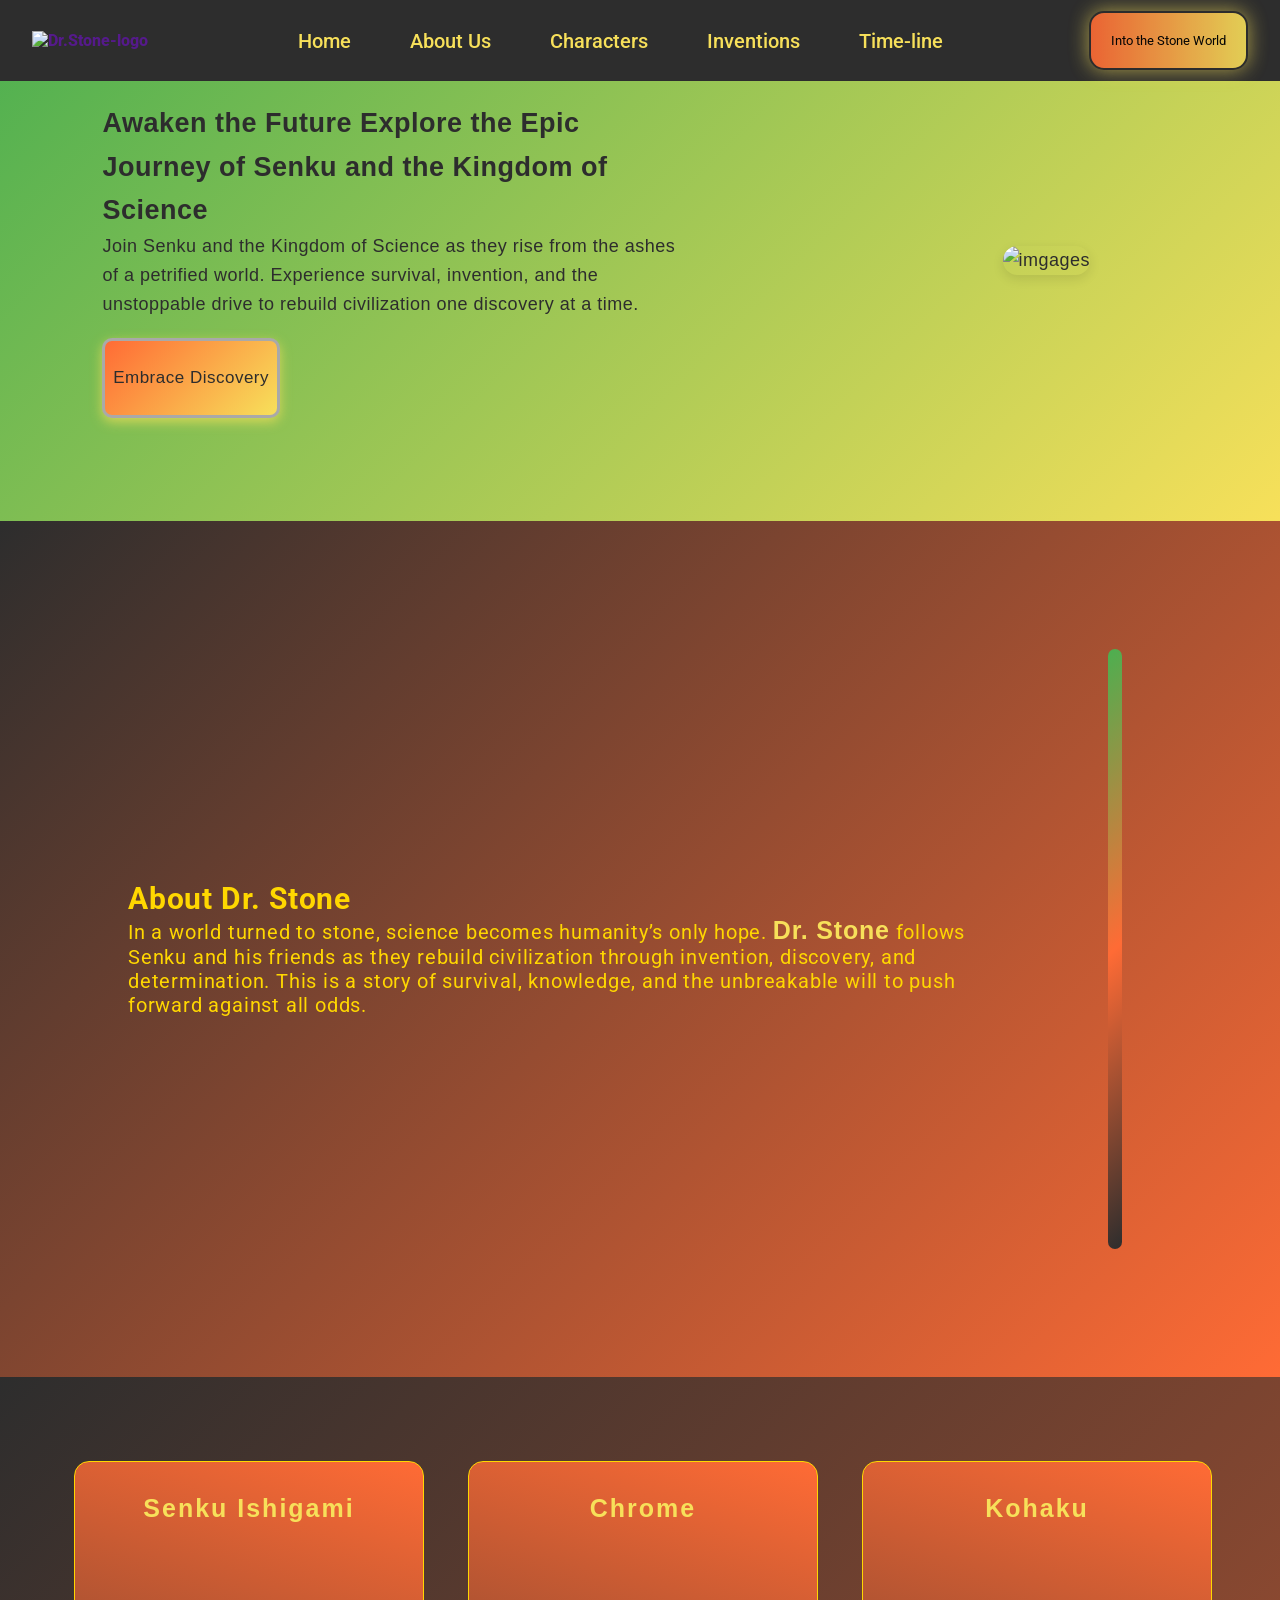
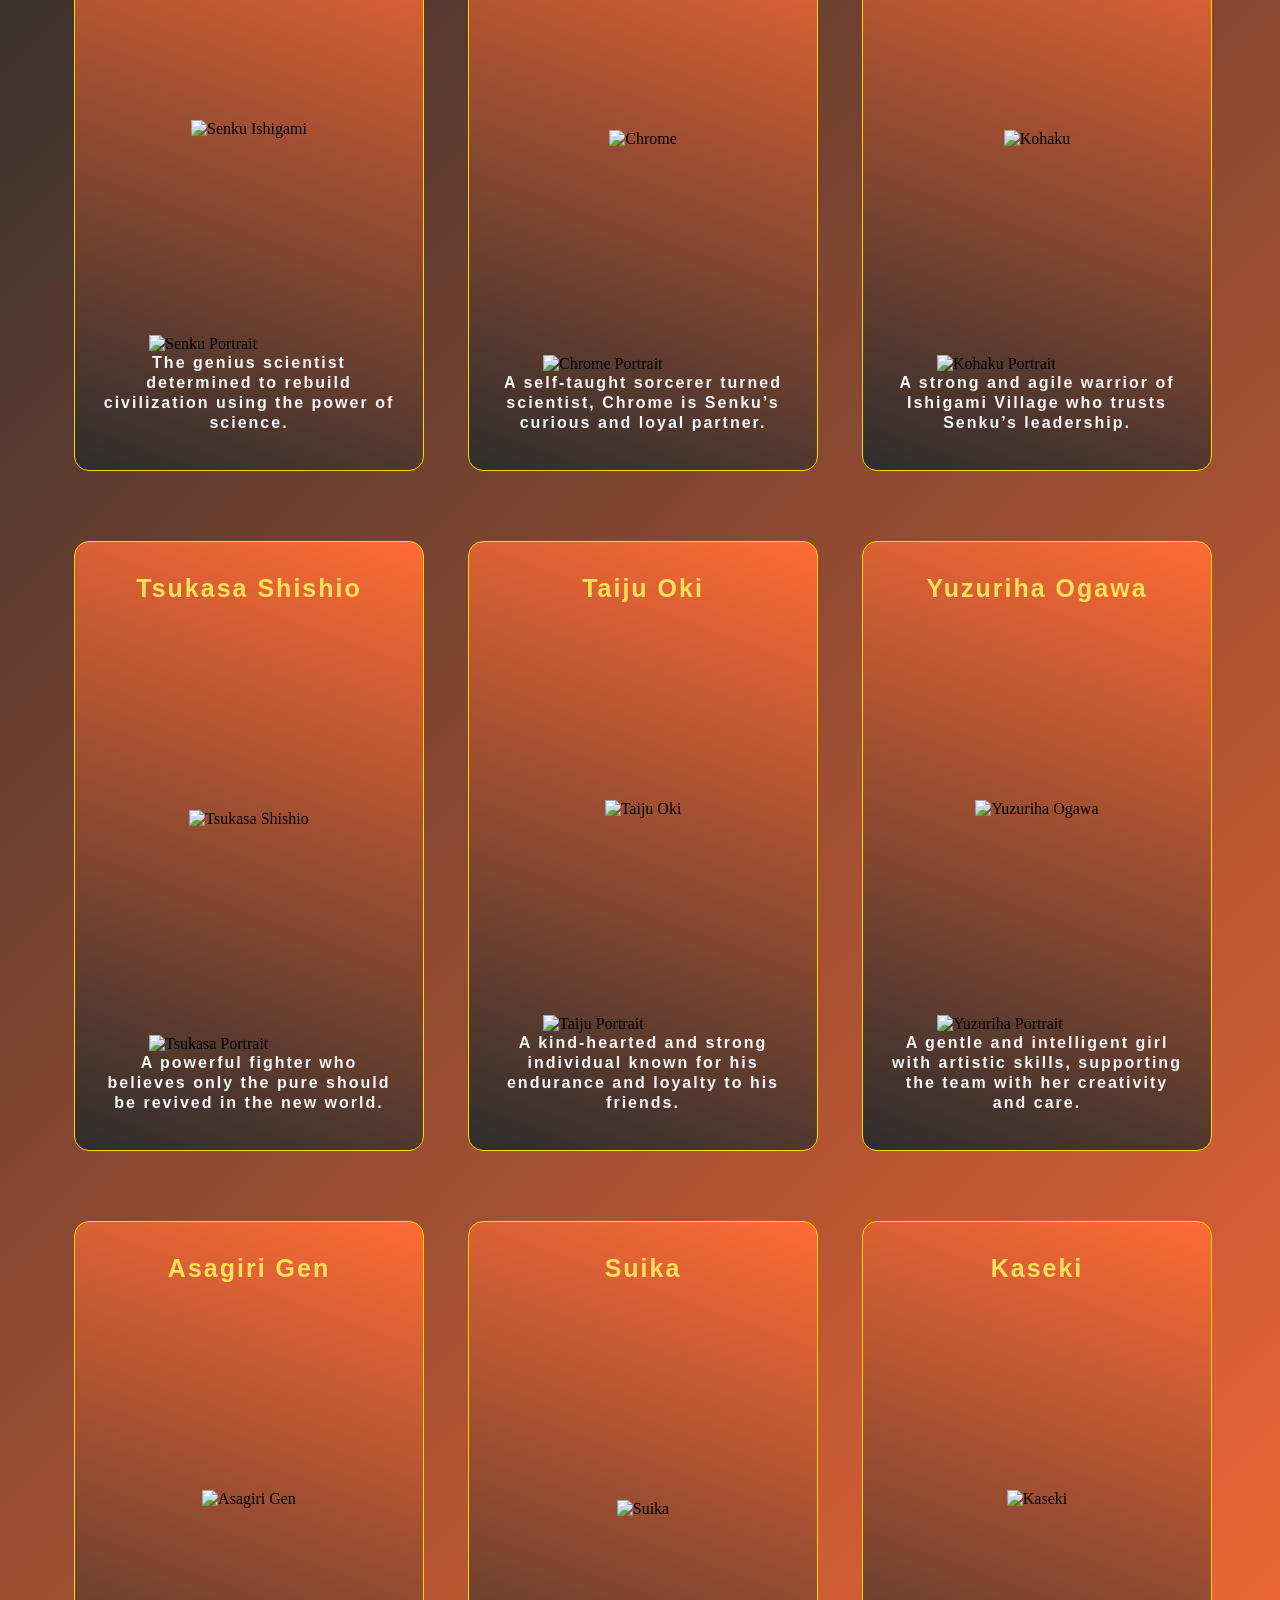
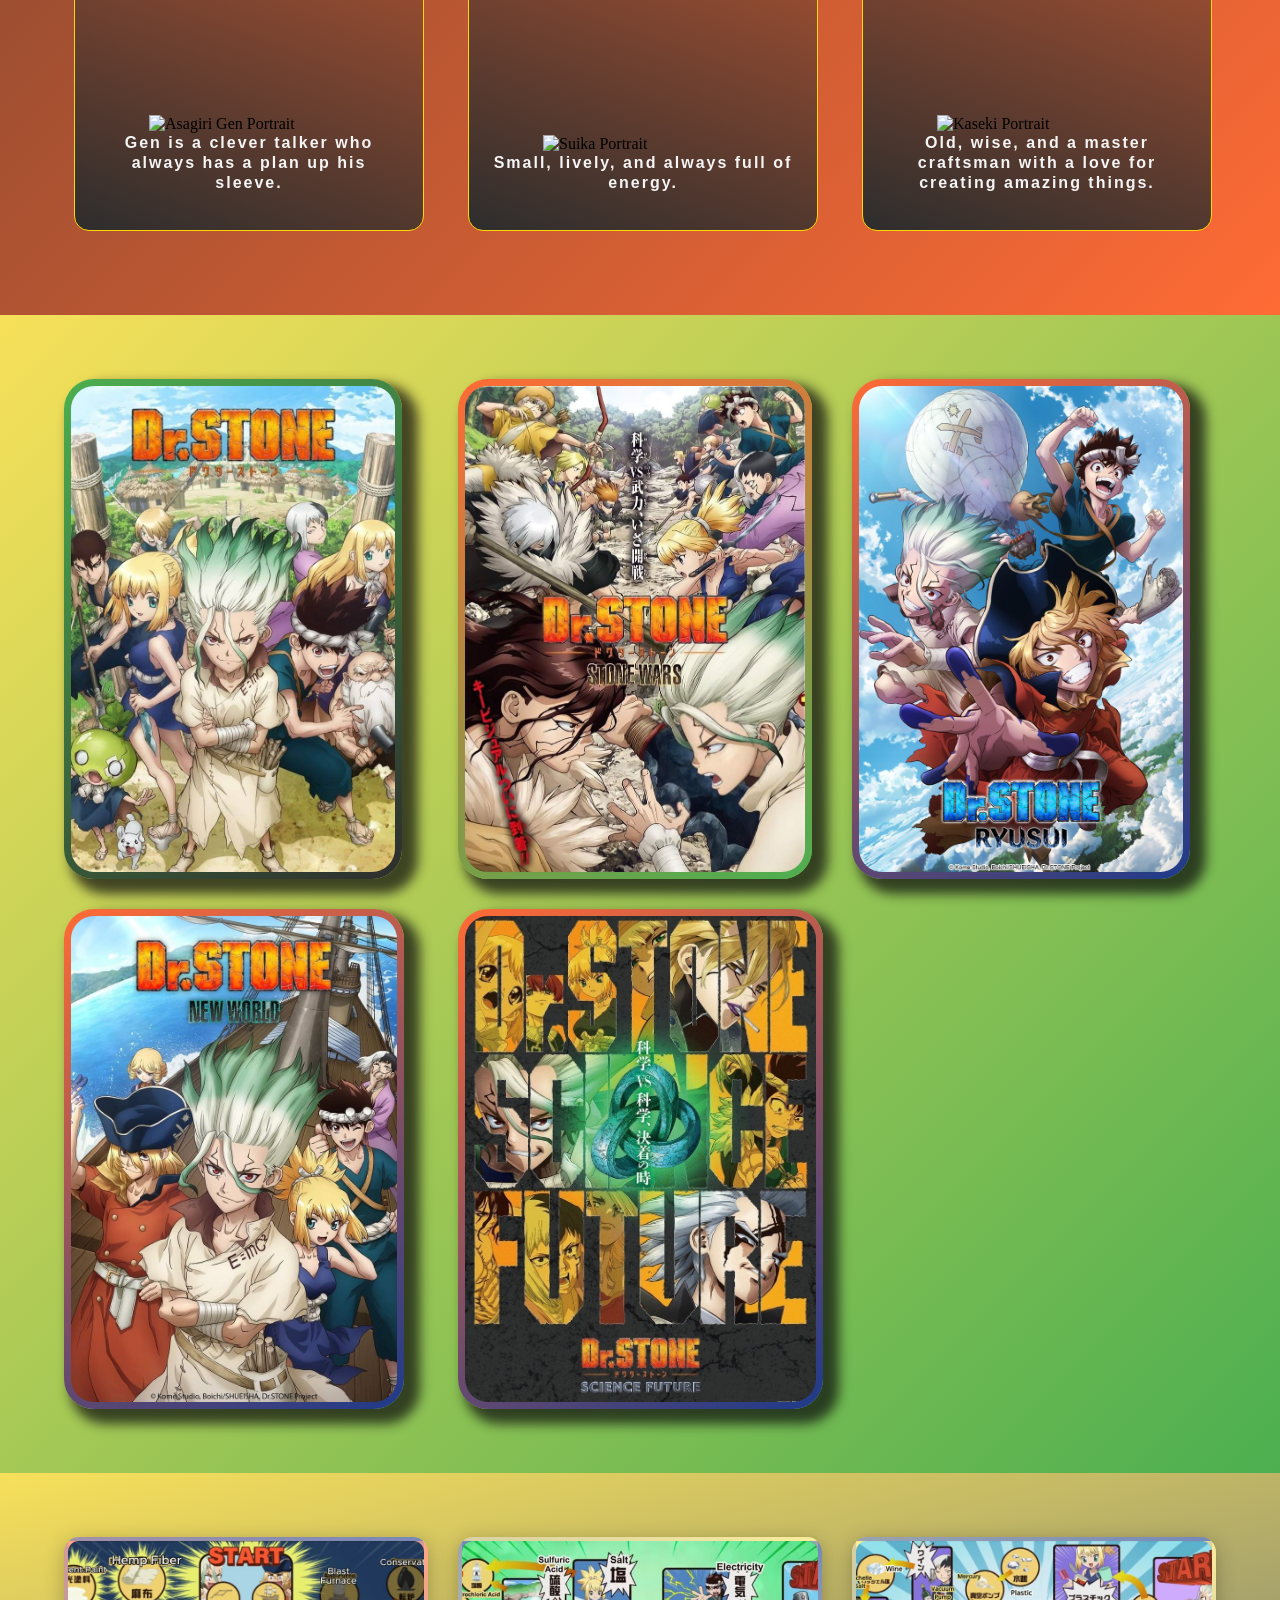
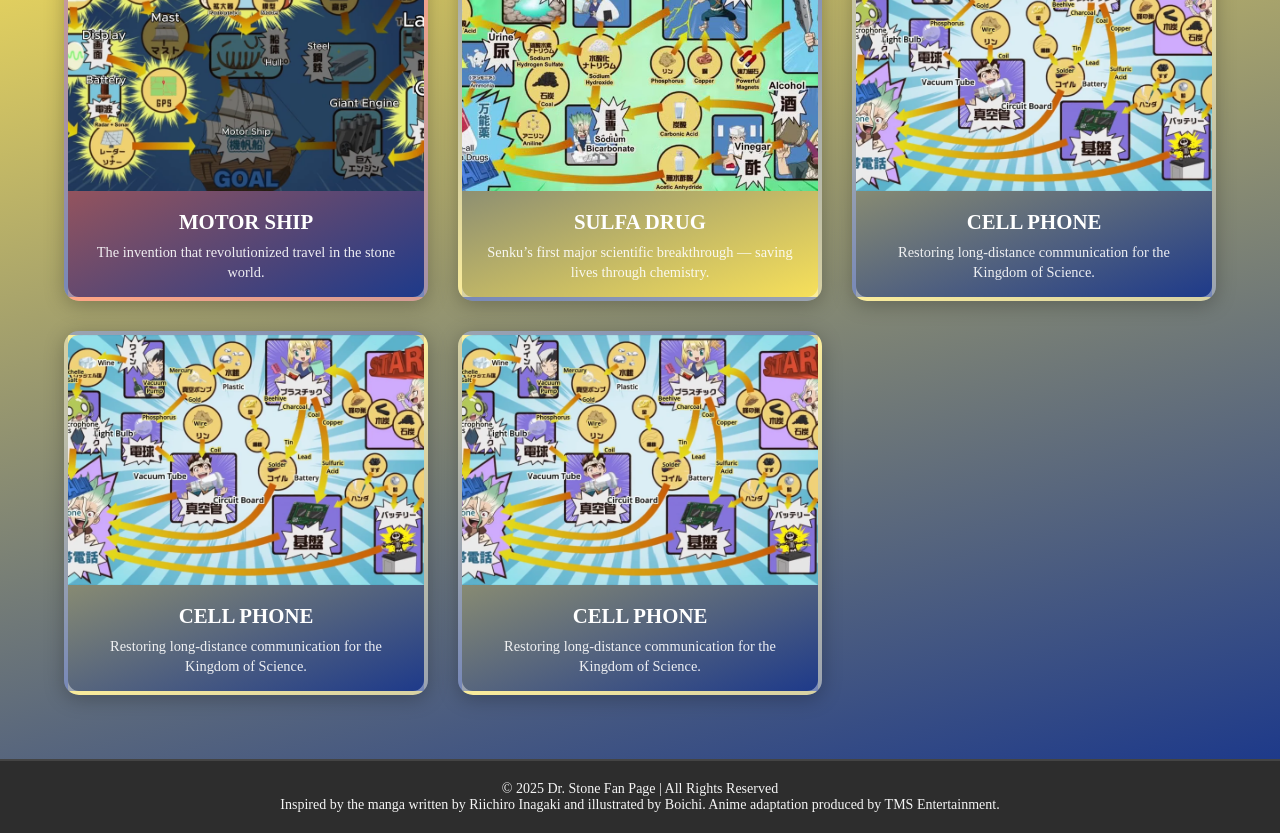
==== commit dc37e8b6: "Level 2 In Completion hapet naneh angkol mah complete mag retouch nakoh unya sa level 3 ayawg helabo" ====
--- a/Index.html
+++ b/Index.html
@@ -19,11 +19,11 @@
                 <img src="/Dr.Stone/picture/pngaaa.com-7363301.png" alt="Dr.Stone-logo" class="logo-brand-stone">
             </a>
             <nav class="navigation-container-links" id="navMenu" type="navigation">
-                <a href="">Home</a>
+                <a href="Index.html">Home</a>
                 <a href="About.html">About Us</a>
-                <a href="">Characters</a>
+                <a href="character.html">Characters</a>
                 <a href="">Inventions</a>
-                <a href="">Time-line</a>
+                <a href="timeline.html">Time-line</a>
 
             </nav>
             <div class="ctn-button">
@@ -200,42 +200,50 @@
 </section>
 
 <section class="invention-timeline">
-<div class="inventions-container">
-  <ul class="inventions-list">
-    <!-- Senku -->
-    <li class="inventions-entry">
-      <div class="inventions-card">
-        <img src="picture/Dr_ Stone S3E21.jpg" alt="Senku Ishigami" class="inventions-image">
-      </div>
-    </li>
-
-    <li class="inventions-entry-new">
-      <div class="inventions-card-new">
-        <img src="picture/stonewars.png" alt="Senku Ishigami" class="inventions-image-new">
-      </div>
-    </li>
-
-    <li class="inventions-entry-news">
-      <div class="inventions-card-new">
-        <img src="picture/rysui.jpg" alt="Senku Ishigami" class="inventions-image-news">
-      </div>
-    </li>
-
-    <li class="inventions-entry-news">
-      <div class="inventions-card-new">
-        <img src="picture/newworld.jpg" alt="Senku Ishigami" class="inventions-image-news">
-      </div>
-    </li>
-
-    <li class="inventions-entry-news">
-      <div class="inventions-card-new">
-        <img src="picture/futurescience.jpg" alt="Senku Ishigami" class="inventions-image-news">
+  <ul class="inventions-container">
+    <!-- Motorship Card -->
+    <li class="invention-card motorship">
+      <img src="picture/motorship.png" alt="Motor Ship">
+      <div class="invention-info">
+        <h3>Motor Ship</h3>
+        <p>The invention that revolutionized travel in the stone world.</p>
+      </div>
+    </li>
+
+    <!-- Sulfa Drug Card -->
+    <li class="invention-card sulfadrug">
+      <img src="picture/sulfadrug.png" alt="Sulfa Drug">
+      <div class="invention-info">
+        <h3>Sulfa Drug</h3>
+        <p>Senku’s first major scientific breakthrough — saving lives through chemistry.</p>
+      </div>
+    </li>
+
+    <!-- Cellphone Card -->
+    <li class="invention-card cellphone">
+      <img src="picture/cellphone.png" alt="Cell Phone">
+      <div class="invention-info">
+        <h3>Cell Phone</h3>
+        <p>Restoring long-distance communication for the Kingdom of Science.</p>
+      </div>
+    </li>
+      <li class="invention-card cellphone">
+      <img src="picture/cellphone.png" alt="Cell Phone">
+      <div class="invention-info">
+        <h3>Cell Phone</h3>
+        <p>Restoring long-distance communication for the Kingdom of Science.</p>
+      </div>
+    </li>
+      <li class="invention-card cellphone">
+      <img src="picture/cellphone.png" alt="Cell Phone">
+      <div class="invention-info">
+        <h3>Cell Phone</h3>
+        <p>Restoring long-distance communication for the Kingdom of Science.</p>
       </div>
     </li>
   </ul>
-</div>
-
 </section>
+
 
 
 <footer class="site-footer">
--- a/cards.css
+++ b/cards.css
@@ -382,15 +382,86 @@
   background-image: linear-gradient(155deg,#F7E05A,#1E3A8A );
 
 }
-.invention-timeline{
-  background-image: linear-gradient(166deg,#F7E05A,#1E3A8A);
+.invention-timeline {
+  background-image: linear-gradient(166deg, #F7E05A, #1E3A8A);
   padding: 5%;
-  position: relative;
+  display: flex;
+  flex-direction: column;
+  align-items: center;
+}
+
+.inventions-container {
   display: grid;
-  justify-content: center;
-  align-items: left;
-  flex-direction: column;
-}
+  grid-template-columns: repeat(auto-fit, minmax(300px, 1fr));
+  gap: 30px;
+  width: 100%;
+  margin: 0;
+  padding: 0;
+  list-style: none;
+}
+
+/* Each card wrapper */
+.invention-card {
+  background: #ffffff10; /* transparent white for a clean contrast */
+  backdrop-filter: blur(6px);
+  border-radius: 15px;
+  overflow: hidden;
+  box-shadow: 0 4px 20px rgba(0, 0, 0, 0.25);
+  transition: transform 0.3s ease, box-shadow 0.3s ease;
+  cursor: pointer;
+  
+}
+
+.invention-card:hover {
+  transform: translateY(-6px);
+  box-shadow: 0 8px 25px rgba(0, 0, 0, 0.4);
+}
+
+/* Card Image */
+.invention-card img {
+  width: 100%;
+  height: 250px;
+  object-fit: cover;
+}
+
+/* Card Details */
+.invention-info {
+  padding: 15px;
+  text-align: center;
+  color: #fff;
+}
+
+.invention-info h3 {
+  margin-bottom: 8px;
+  font-size: 1.3rem;
+  font-weight: bold;
+  text-transform: uppercase;
+}
+
+.invention-info p {
+  font-size: 0.9rem;
+  line-height: 1.4;
+  opacity: 0.9;
+}
+
+/* Optional gradient highlight per invention */
+.motorship {
+  background: linear-gradient(155deg, #FF6B35, #1E3A8A);
+  border: 4px solid #ffffff65 ;
+}
+
+.sulfadrug {
+  background: linear-gradient(160deg, #1E3A8A, #F7E05A);
+    border: 4px solid #ffffff65 ;
+
+}
+
+.cellphone {
+  background: linear-gradient(160deg, #F7E05A, #1E3A8A);
+      border: 4px solid #ffffff65 ;
+
+}
+
 .site-footer{
  background-color: #2d2d2d;
   color: #f5f5f5;
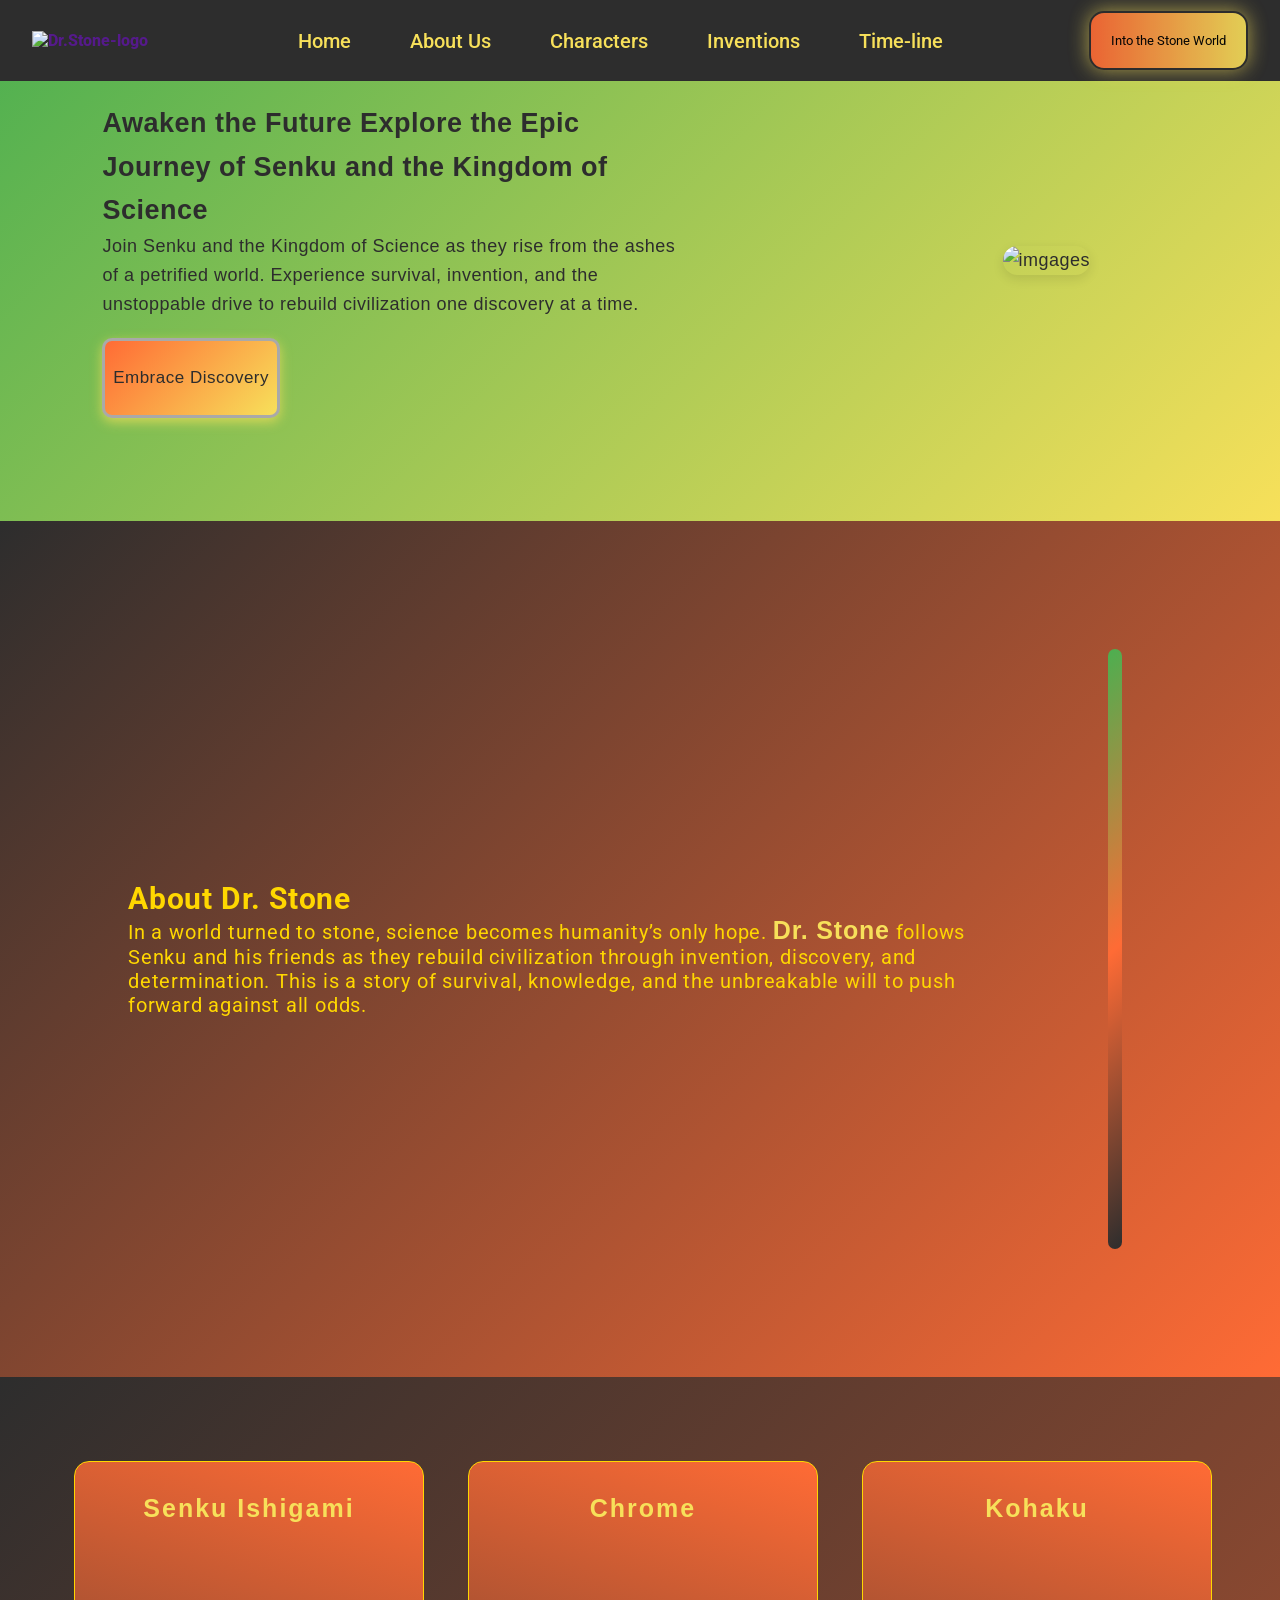
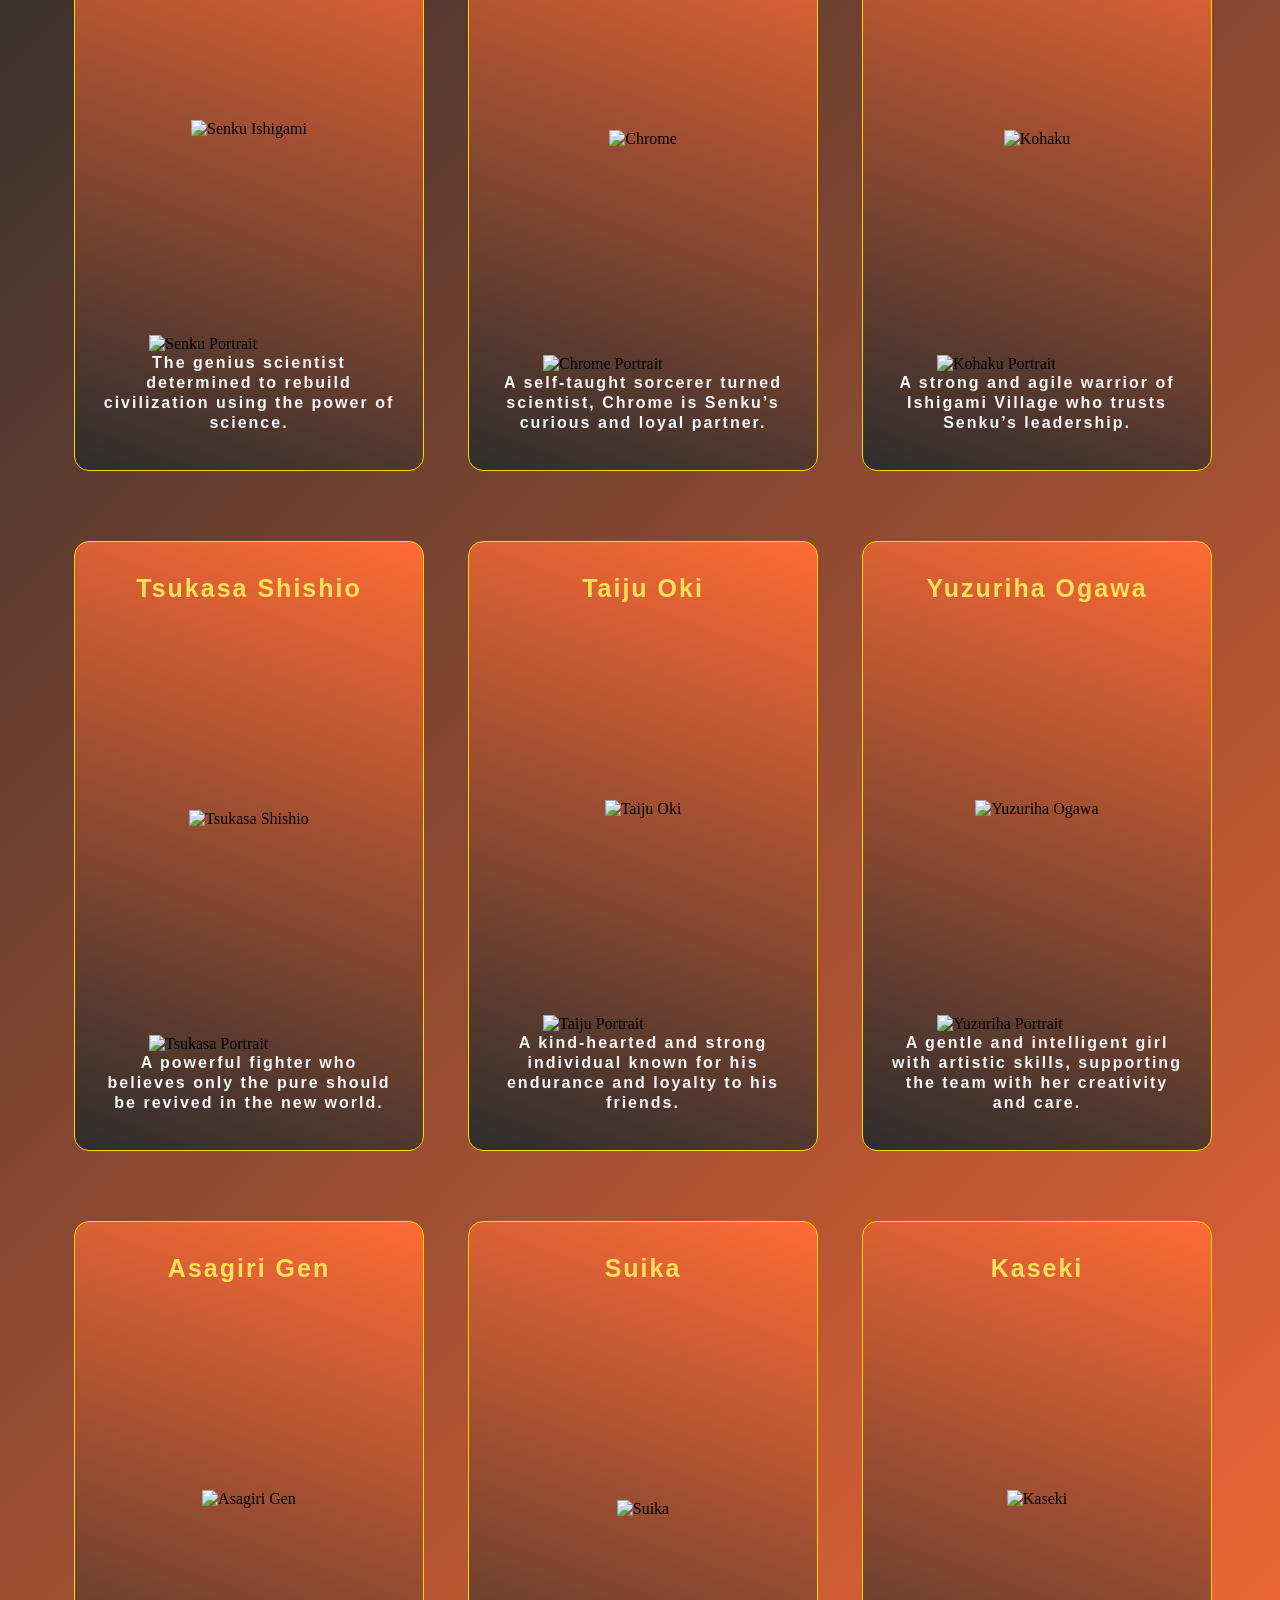
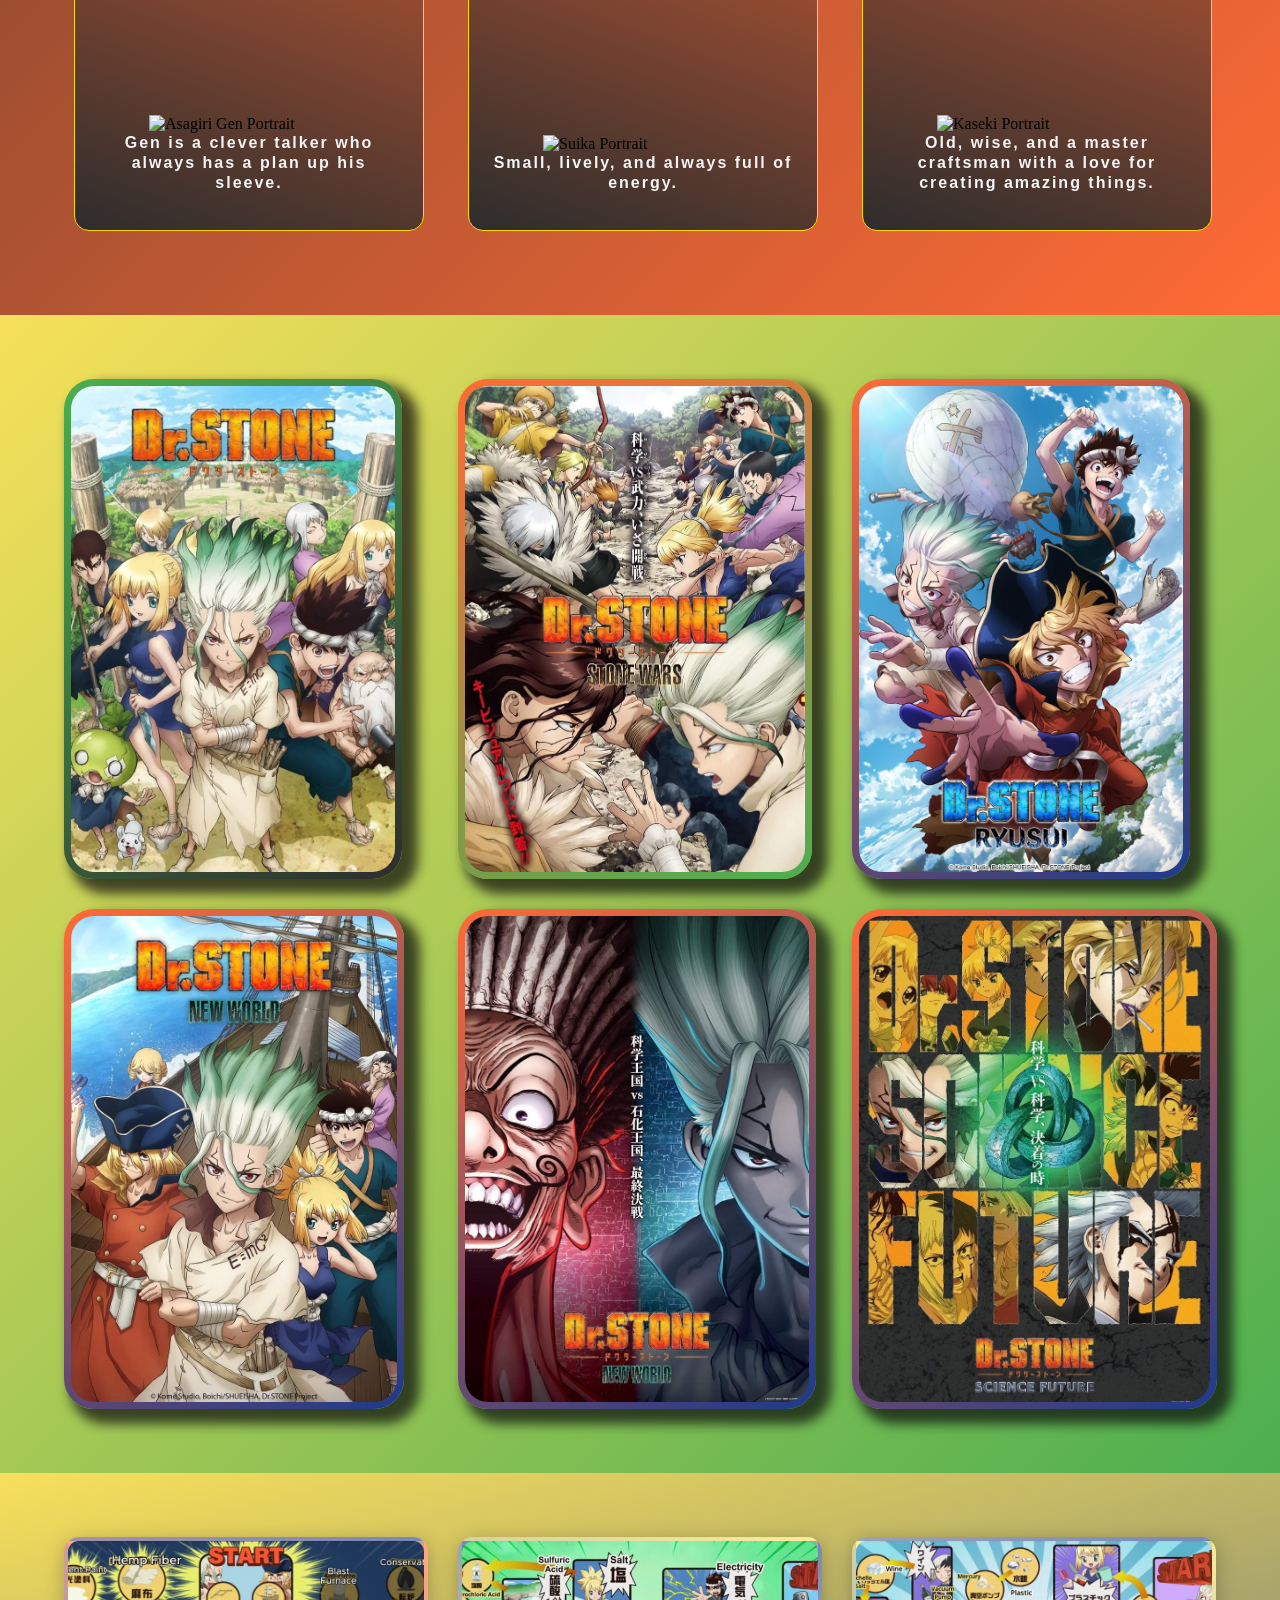
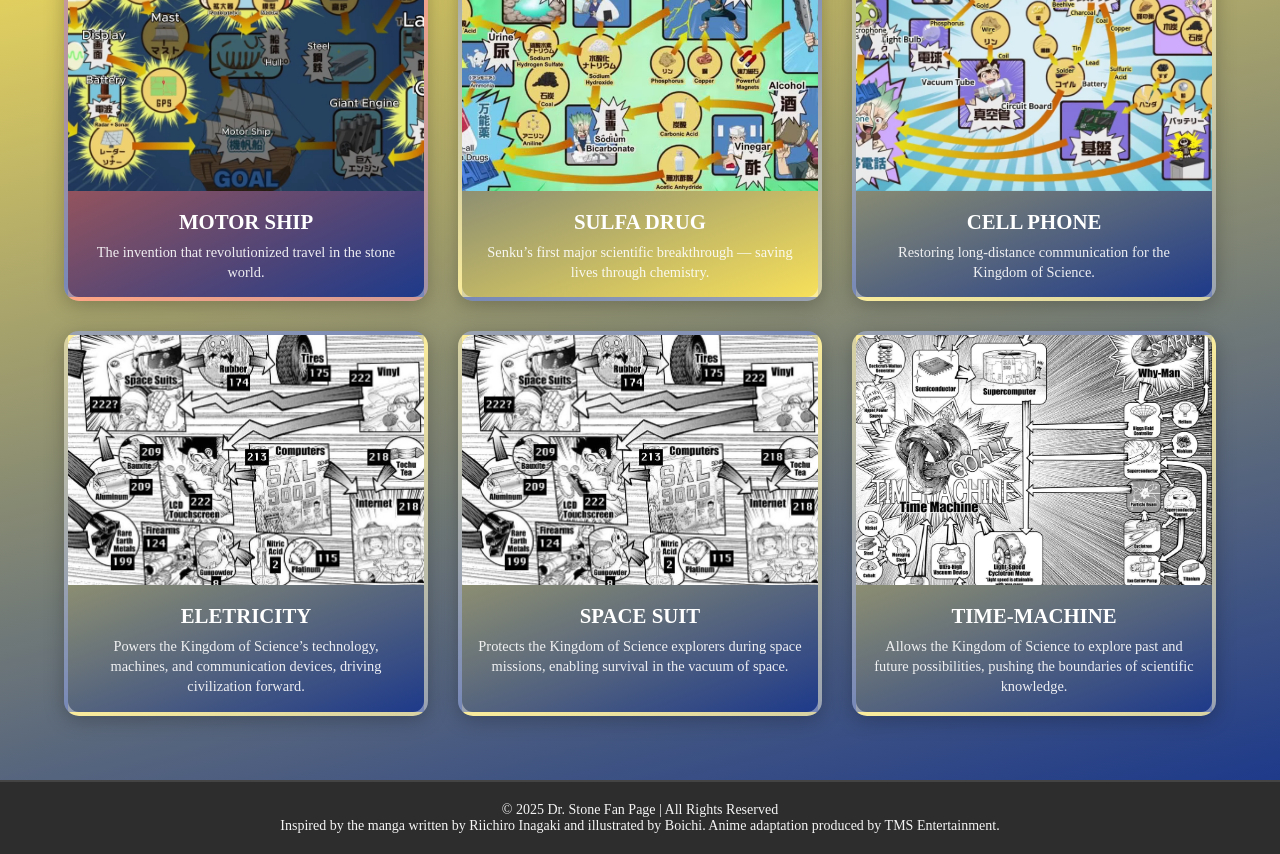
==== commit c26cf30f: "LEvel 2 Complete" ====
--- a/Index.html
+++ b/Index.html
@@ -22,7 +22,7 @@
                 <a href="Index.html">Home</a>
                 <a href="About.html">About Us</a>
                 <a href="character.html">Characters</a>
-                <a href="">Inventions</a>
+                <a href="invention.html">Inventions</a>
                 <a href="timeline.html">Time-line</a>
 
             </nav>
@@ -192,6 +192,11 @@
       </li>
       <li class="chronology-entry-news">
         <div class="chronology-card-new">
+          <img src="picture/newworldpart-2.jpg" alt="Senku Ishigami" class="chronology-image-news">
+        </div>
+      </li>
+      <li class="chronology-entry-news">
+        <div class="chronology-card-new">
           <img src="picture/futurescience.jpg" alt="Senku Ishigami" class="chronology-image-news">
         </div>
       </li>
@@ -227,18 +232,25 @@
         <p>Restoring long-distance communication for the Kingdom of Science.</p>
       </div>
     </li>
+     <li class="invention-card cellphone">
+      <img src="picture/spacesuit.png" alt="Cell Phone">
+      <div class="invention-info">
+        <h3>Eletricity</h3>
+    <p>Powers the Kingdom of Science’s technology, machines, and communication devices, driving civilization forward.</p>
+      </div>
+    </li>
       <li class="invention-card cellphone">
-      <img src="picture/cellphone.png" alt="Cell Phone">
-      <div class="invention-info">
-        <h3>Cell Phone</h3>
-        <p>Restoring long-distance communication for the Kingdom of Science.</p>
+      <img src="picture/spacesuit.png" alt="Cell Phone">
+      <div class="invention-info">
+        <h3>Space Suit</h3>
+    <p>Protects the Kingdom of Science explorers during space missions, enabling survival in the vacuum of space.</p>
       </div>
     </li>
       <li class="invention-card cellphone">
-      <img src="picture/cellphone.png" alt="Cell Phone">
-      <div class="invention-info">
-        <h3>Cell Phone</h3>
-        <p>Restoring long-distance communication for the Kingdom of Science.</p>
+      <img src="picture/timemachine.png" alt="Cell Phone">
+      <div class="invention-info">
+        <h3>time-machine</h3>
+    <p>Allows the Kingdom of Science to explore past and future possibilities, pushing the boundaries of scientific knowledge.</p>
       </div>
     </li>
   </ul>
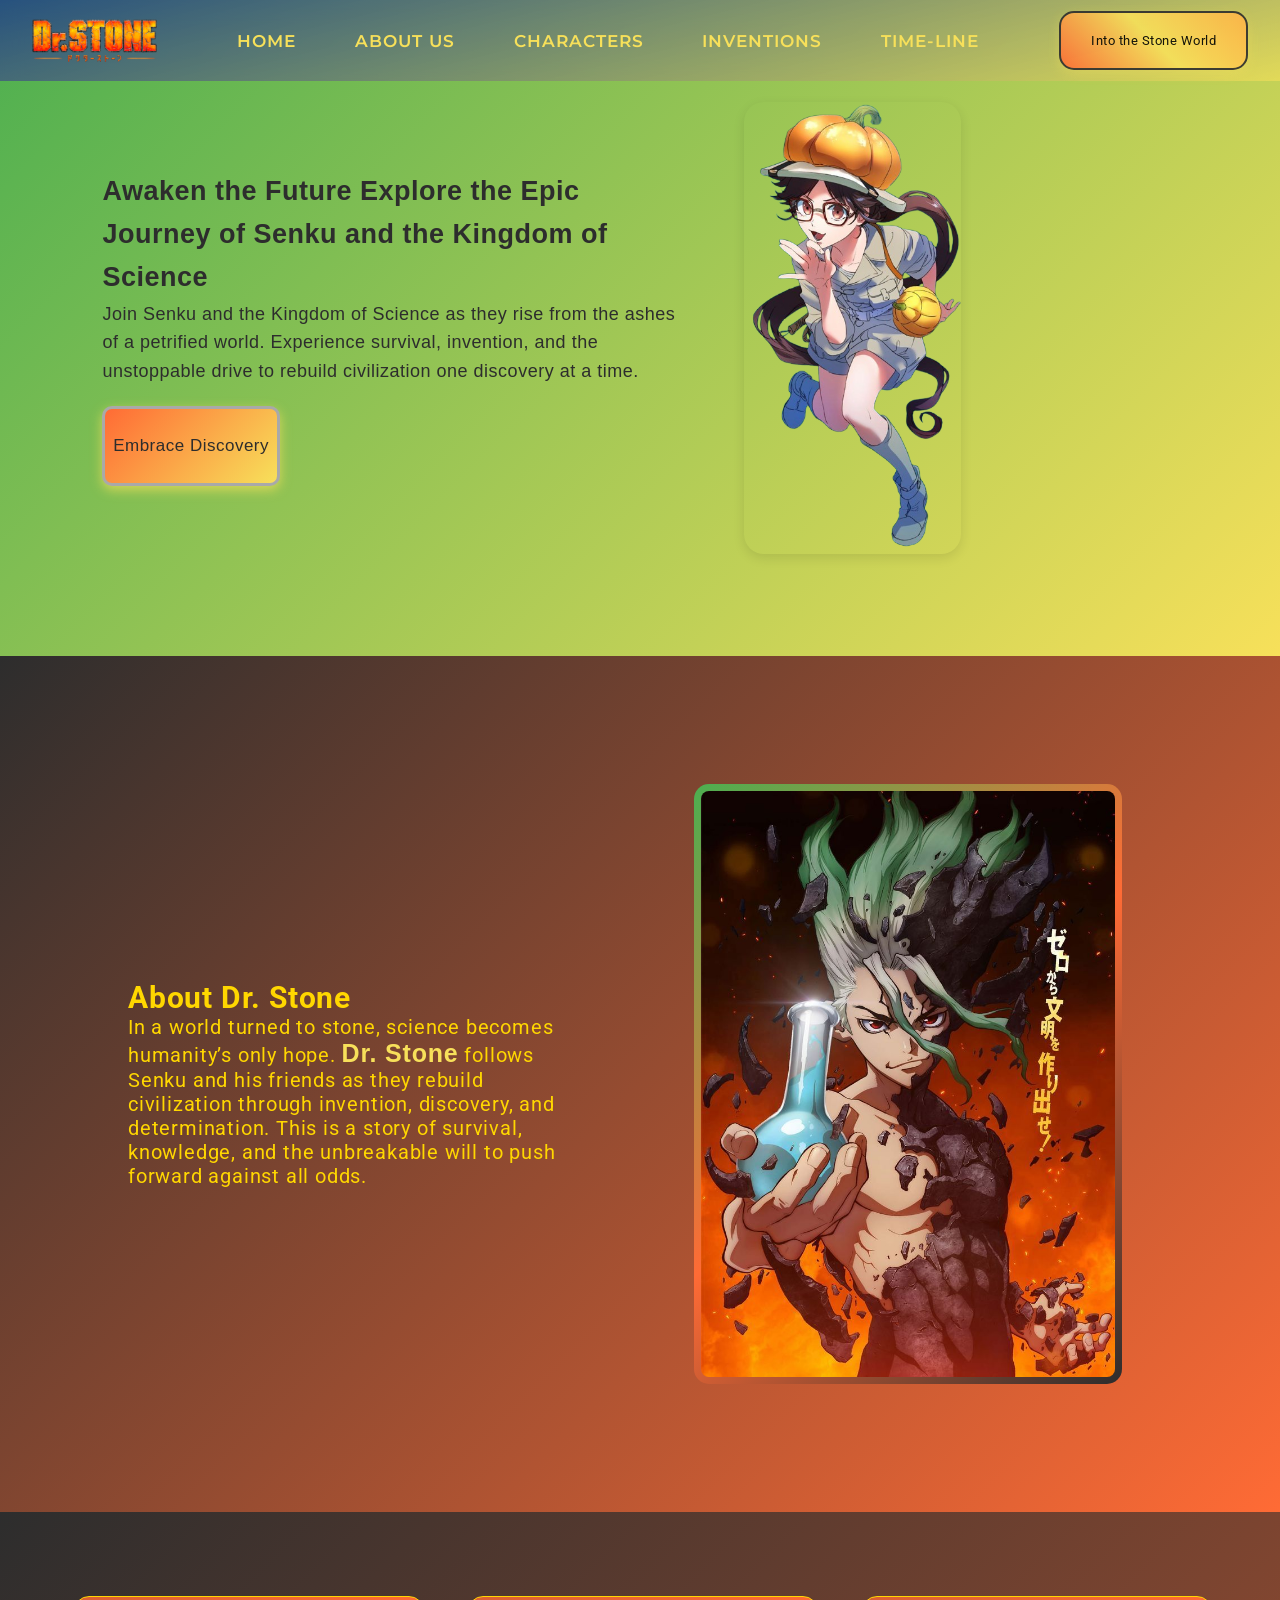
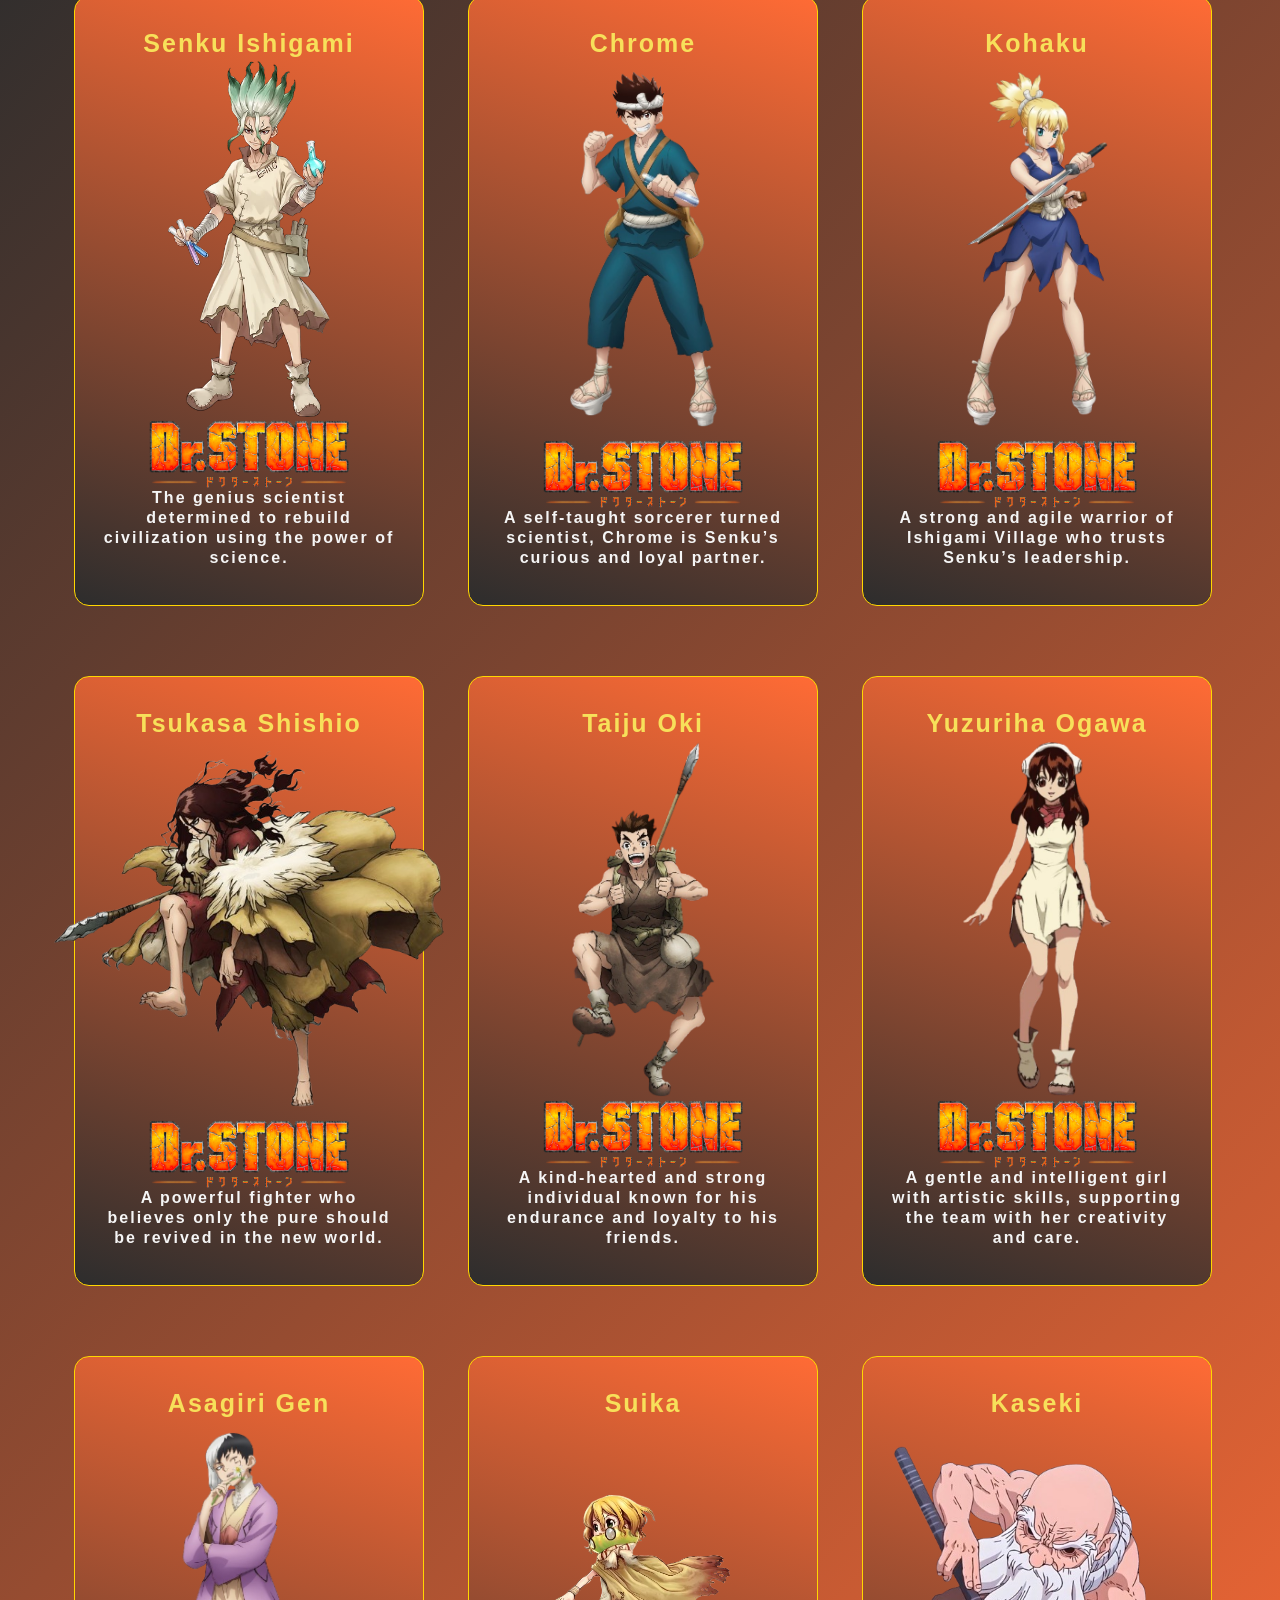
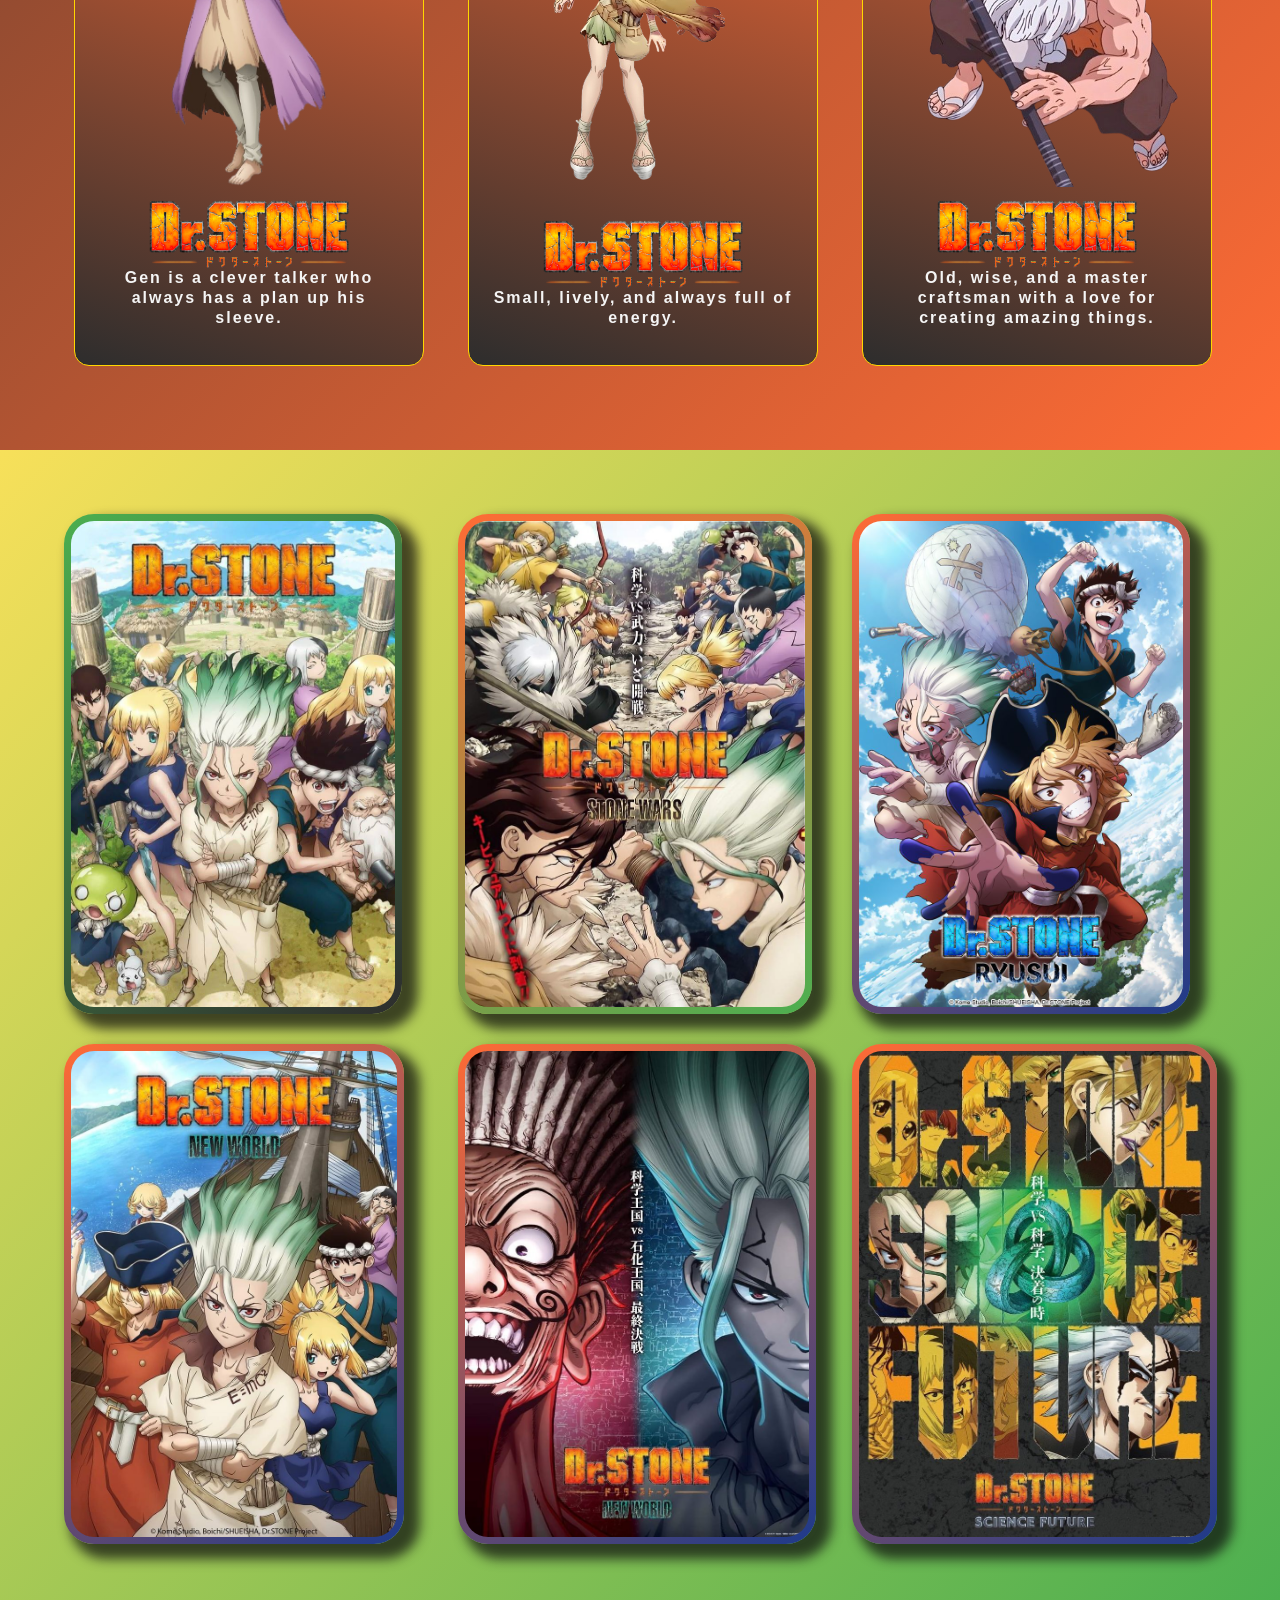
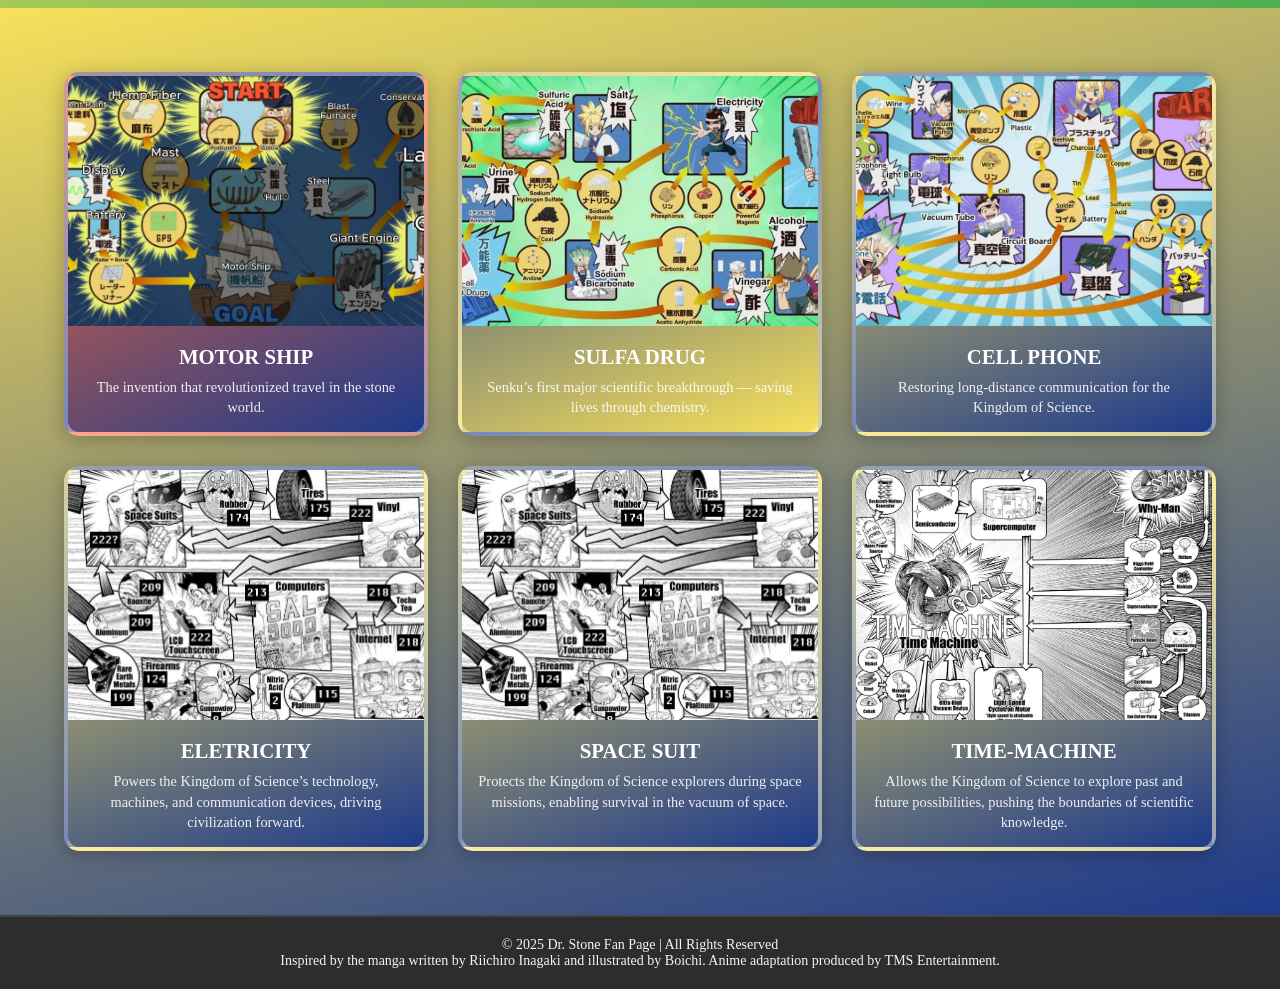
==== commit 77908799: "Level 3 Started Initial Design Revised gi usab nakoh file names sa mga picture incase og mag deploy " ====
--- a/Index.html
+++ b/Index.html
@@ -9,18 +9,20 @@
 <link rel="preconnect" href="https://fonts.gstatic.com" crossorigin>
   <!-- Google Font -->
   <link href="https://fonts.googleapis.com/css2?family=Roboto:wght@400;700&display=swap" rel="stylesheet">
-
+<link rel="preconnect" href="https://fonts.googleapis.com">
+<link rel="preconnect" href="https://fonts.gstatic.com" crossorigin>
+<link href="https://fonts.googleapis.com/css2?family=Montserrat:ital,wght@0,100..900;1,100..900&family=Roboto:ital,wght@0,100..900;1,100..900&display=swap" rel="stylesheet">
   
     <title>Landing-page</title>
 </head>
 <body>
     <header class="navigation-bar">
             <a href="" class="logo-brand" aria-label="">
-                <img src="/Dr.Stone/picture/pngaaa.com-7363301.png" alt="Dr.Stone-logo" class="logo-brand-stone">
+                <img src="picture/pngaaa.com-7363301.png" alt="Dr.Stone-logo" class="logo-brand-stone">
             </a>
             <nav class="navigation-container-links" id="navMenu" type="navigation">
-                <a href="Index.html">Home</a>
-                <a href="About.html">About Us</a>
+                <a href="index.html">Home</a>
+                <a href="about.html">About Us</a>
                 <a href="character.html">Characters</a>
                 <a href="invention.html">Inventions</a>
                 <a href="timeline.html">Time-line</a>
@@ -37,7 +39,7 @@
             <button type="submit">Embrace Discovery</button>
         </div>
         <div class="landing-page-image">
-            <img src="/Dr.Stone/picture/doctor.png" alt="imgages">
+            <img src="picture/doctor.png" alt="imgages">
             
 
         </div>
@@ -55,7 +57,7 @@
     </p>
        </div>
        <div class="about-section-image-page">
-        <img src="/Dr.Stone/picture/download (18).jpg" alt="">
+        <img src="picture/download (18).jpg" alt="">
        </div>
     </section>
 <section class="characters-containers">
@@ -65,9 +67,9 @@
       <li class="item-class">
         <div class="box-item">
           <p class="name-box">Senku Ishigami</p>
-          <img src="/Dr.Stone/picture/Senku3.png" alt="Senku Ishigami" class="model">
-          <div class="box-details">
-            <img src="/Dr.Stone/picture/pngaaa.com-7363301.png" alt="Senku Portrait" class="logo-branding">
+          <img src="picture/senku.png" alt="Senku Ishigami" class="model">
+          <div class="box-details">
+            <img src="picture/pngaaa.com-7363301.png" alt="Senku Portrait" class="logo-branding">
             <p>The genius scientist determined to rebuild civilization using the power of science.</p>
           </div>
         </div>
@@ -77,9 +79,9 @@
       <li class="item-class">
         <div class="box-item">
           <p class="name-box">Chrome</p>
-          <img src="/Dr.Stone/picture/Chrome__Dr.2-removebg-preview.png" alt="Chrome" class="model">
-          <div class="box-details">
-            <img src="/Dr.Stone/picture/pngaaa.com-7363301.png" alt="Chrome Portrait" class="logo-branding">
+          <img src="picture/chrome.png" alt="Chrome" class="model">
+          <div class="box-details">
+            <img src="picture/pngaaa.com-7363301.png" alt="Chrome Portrait" class="logo-branding">
             <p>A self-taught sorcerer turned scientist, Chrome is Senku’s curious and loyal partner.</p>
           </div>
         </div>
@@ -89,9 +91,9 @@
       <li class="item-class">
         <div class="box-item">
           <p class="name-box">Kohaku</p>
-          <img src="/Dr.Stone/picture/Kohaku__Dr.2-removebg-preview.png" alt="Kohaku" class="model">
-          <div class="box-details">
-            <img src="/Dr.Stone/picture/pngaaa.com-7363301.png" alt="Kohaku Portrait" class="logo-branding">
+          <img src="picture/kohaku.png" alt="Kohaku" class="model">
+          <div class="box-details">
+            <img src="picture/pngaaa.com-7363301.png" alt="Kohaku Portrait" class="logo-branding">
             <p>A strong and agile warrior of Ishigami Village who trusts Senku’s leadership.</p>
           </div>
         </div>
@@ -101,9 +103,9 @@
       <li class="item-class">
         <div class="box-item">
           <p class="name-box">Tsukasa Shishio</p>
-          <img src="/Dr.Stone/picture/TSUKASA_SHISHIO-removebg-preview.png" alt="Tsukasa Shishio" class="model">
-          <div class="box-details">
-            <img src="/Dr.Stone/picture/pngaaa.com-7363301.png" alt="Tsukasa Portrait" class="logo-branding">
+          <img src="picture/tsukasa.png" alt="Tsukasa Shishio" class="model">
+          <div class="box-details">
+            <img src="picture/pngaaa.com-7363301.png" alt="Tsukasa Portrait" class="logo-branding">
             <p>A powerful fighter who believes only the pure should be revived in the new world.</p>
           </div>
         </div>
@@ -112,9 +114,9 @@
 <li class="item-class">
   <div class="box-item">
     <p class="name-box">Taiju Oki</p>
-    <img src="/Dr.Stone/picture/Taiju__Dr_Stone_-removebg-preview.png" alt="Taiju Oki" class="model">
-    <div class="box-details">
-      <img src="/Dr.Stone/picture/pngaaa.com-7363301.png" alt="Taiju Portrait" class="logo-branding">
+    <img src="picture/taiju.png" alt="Taiju Oki" class="model">
+    <div class="box-details">
+      <img src="picture/pngaaa.com-7363301.png" alt="Taiju Portrait" class="logo-branding">
       <p>A kind-hearted and strong individual known for his endurance and loyalty to his friends.</p>
     </div>
   </div>
@@ -124,9 +126,9 @@
 <li class="item-class">
   <div class="box-item">
     <p class="name-box">Yuzuriha Ogawa</p>
-    <img src="/Dr.Stone/picture/download__22_-removebg-preview.png" alt="Yuzuriha Ogawa" class="model">
-    <div class="box-details">
-      <img src="/Dr.Stone/picture/pngaaa.com-7363301.png" alt="Yuzuriha Portrait" class="logo-branding">
+    <img src="picture/download__22_-removebg-preview.png" alt="Yuzuriha Ogawa" class="model">
+    <div class="box-details">
+      <img src="picture/pngaaa.com-7363301.png" alt="Yuzuriha Portrait" class="logo-branding">
       <p>A gentle and intelligent girl with artistic skills, supporting the team with her creativity and care.</p>
     </div>
   </div>
@@ -134,9 +136,9 @@
 <li class="item-class">
   <div class="box-item">
     <p class="name-box">Asagiri Gen</p>
-    <img src="/Dr.Stone/picture/Asagiri_Gen._Dr._2_2-removebg-preview.png" alt="Asagiri Gen" class="model">
-    <div class="box-details">
-      <img src="/Dr.Stone/picture/pngaaa.com-7363301.png" alt="Asagiri Gen Portrait" class="logo-branding">
+    <img src="picture/asagiri-gen.png" alt="Asagiri Gen" class="model">
+    <div class="box-details">
+      <img src="picture/pngaaa.com-7363301.png" alt="Asagiri Gen Portrait" class="logo-branding">
 <p>Gen is a clever talker who always has a plan up his sleeve.</p>
     </div>
   </div>
@@ -144,9 +146,9 @@
 <li class="item-class">
   <div class="box-item">
     <p class="name-box">Suika</p>
-    <img src="/Dr.Stone/picture/Dr_stone_Suika-removebg-preview.png" alt="Suika" class="model">
-    <div class="box-details">
-      <img src="/Dr.Stone/picture/pngaaa.com-7363301.png" alt="Suika Portrait" class="logo-branding">
+    <img src="picture/suika.png" alt="Suika" class="model">
+    <div class="box-details">
+      <img src="picture/pngaaa.com-7363301.png" alt="Suika Portrait" class="logo-branding">
       <p>Small, lively, and always full of energy.</p>
     </div>
   </div>
@@ -154,9 +156,9 @@
 <li class="item-class">
   <div class="box-item">
     <p class="name-box">Kaseki</p>
-    <img src="/Dr.Stone/picture/___Kaseki-removebg-preview.png" alt="Kaseki" class="model">
-    <div class="box-details">
-      <img src="/Dr.Stone/picture/pngaaa.com-7363301.png" alt="Kaseki Portrait" class="logo-branding">
+    <img src="picture/kaseki.png" alt="Kaseki" class="model">
+    <div class="box-details">
+      <img src="picture/pngaaa.com-7363301.png" alt="Kaseki Portrait" class="logo-branding">
       <p>Old, wise, and a master craftsman with a love for creating amazing things.</p>
     </div>
   </div>
@@ -171,7 +173,7 @@
       <!-- Senku -->
       <li class="chronology-entry">
         <div class="chronology-card">
-          <img src="picture/Dr_ Stone S3E21.jpg" alt="Senku Ishigami" class="chronology-image">
+          <img src="picture/s1dr.stone.jpg" alt="Senku Ishigami" class="chronology-image">
          
         </div>
       </li>
--- a/cards.css
+++ b/cards.css
@@ -8,14 +8,17 @@
   padding: 0.7rem 2rem;
   display: flex;
   align-items: center;
-  background-color: #2D2D2D;
+  background-image: linear-gradient(166deg, rgba(30,58,138,0.8), rgba(247,224,90,0.6));
   position: fixed;
   width: 100%;
-  font-family: "Roboto", sans-serif;
-  font-weight: 800;
+  font-weight: 700;
   list-style: none;
   z-index: 999;
-  
+  letter-spacing: 1px;
+  text-transform: uppercase;
+  font-family: "Montserrat", sans-serif;
+     backdrop-filter: blur(10px);
+  -webkit-backdrop-filter: blur(10px);
 }
 
 .logo-brand{
@@ -27,14 +30,14 @@
 }
 
 .logo-brand-stone{
-  width: 120px; /* instead of 20% */
+  width: 125px; /* instead of 20% */
   height: auto;
   transition: 0.3s ease;
 
 
 }
 .logo-brand-stone:hover{
-  transform: scale(1.1);
+  transform: scale(1.2);
 }
 
 
@@ -50,14 +53,15 @@
 .navigation-container-links a{
  
   text-decoration: none;
-  font-weight: 500;
-  font-size: 20px;
+  font-weight: 600;
+  font-size: 17px;
   color: #F7E05A;
   margin: 0 15px;
   transition: transform 0.1s;
   border: none;
   display: flex;
   position: relative;
+
 
 }
 .navigation-container-links a:hover{
@@ -71,7 +75,7 @@
   height: 2px;
   width: 0%;
   bottom: -4px;
-  background-color: #FF6B35;
+  background-image: linear-gradient(90deg, #F7E05A, #FF6B35);
   transition: width 0.3s;
 }
 .navigation-container-links a:hover::after{
@@ -81,23 +85,27 @@
 
 
 .ctn-button button{
-    background-image: linear-gradient(to right,#FF6B35, #F7E05A );
-    padding: 20px;
+    background-image:linear-gradient(45deg, #FF6B35, #F7E05A, #FFB347);
+    padding: 20px 30px;
     cursor: pointer;
     border-radius: 15px;
     border: 2px solid #2D2D2D;
     display: flex;
-    box-shadow: 0 0 20px rgba(247, 224, 90, 0.7);
+    box-shadow: 0 4px 12px rgba(247, 224, 90, 0.4);
     font-family: "Roboto", sans-serif;
-    transition: transform 0.3s,opacity 0.3s;
+    transition: transform 0.3s ease, box-shadow 0.3s ease, opacity 0.3s ease;
     opacity: 0.9;
     font-family: "Roboto", sans-serif;
     font: bold;
+    letter-spacing: 0.5px;
+    
 
 }
 .ctn-button button:hover{
-  transform: scale(1.1);
+    transform: translateY(-4px);
   opacity: 1;
+      box-shadow: 0 8px 25px rgba(247, 224, 90, 0.6);
+
 }
 .Landing-page{
    background-image: linear-gradient(135deg,#4CAF50,#F7E05A);
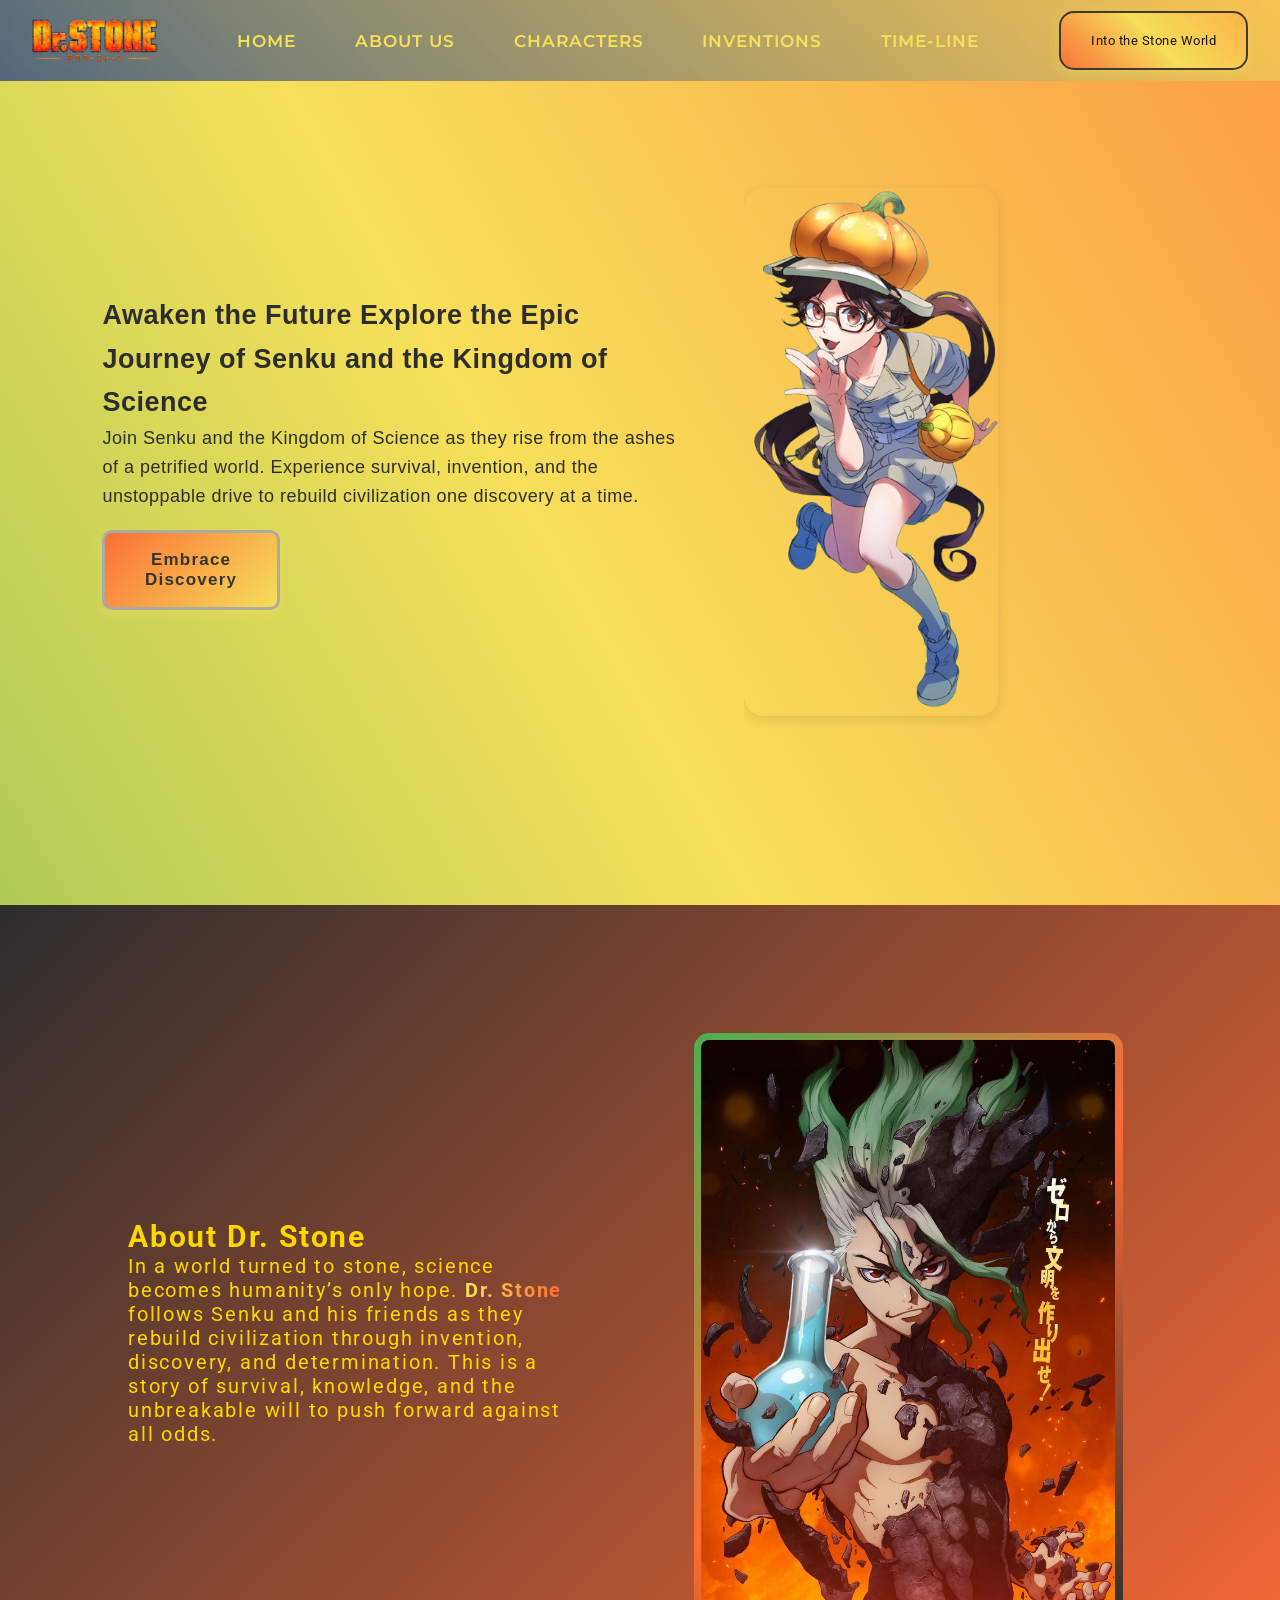
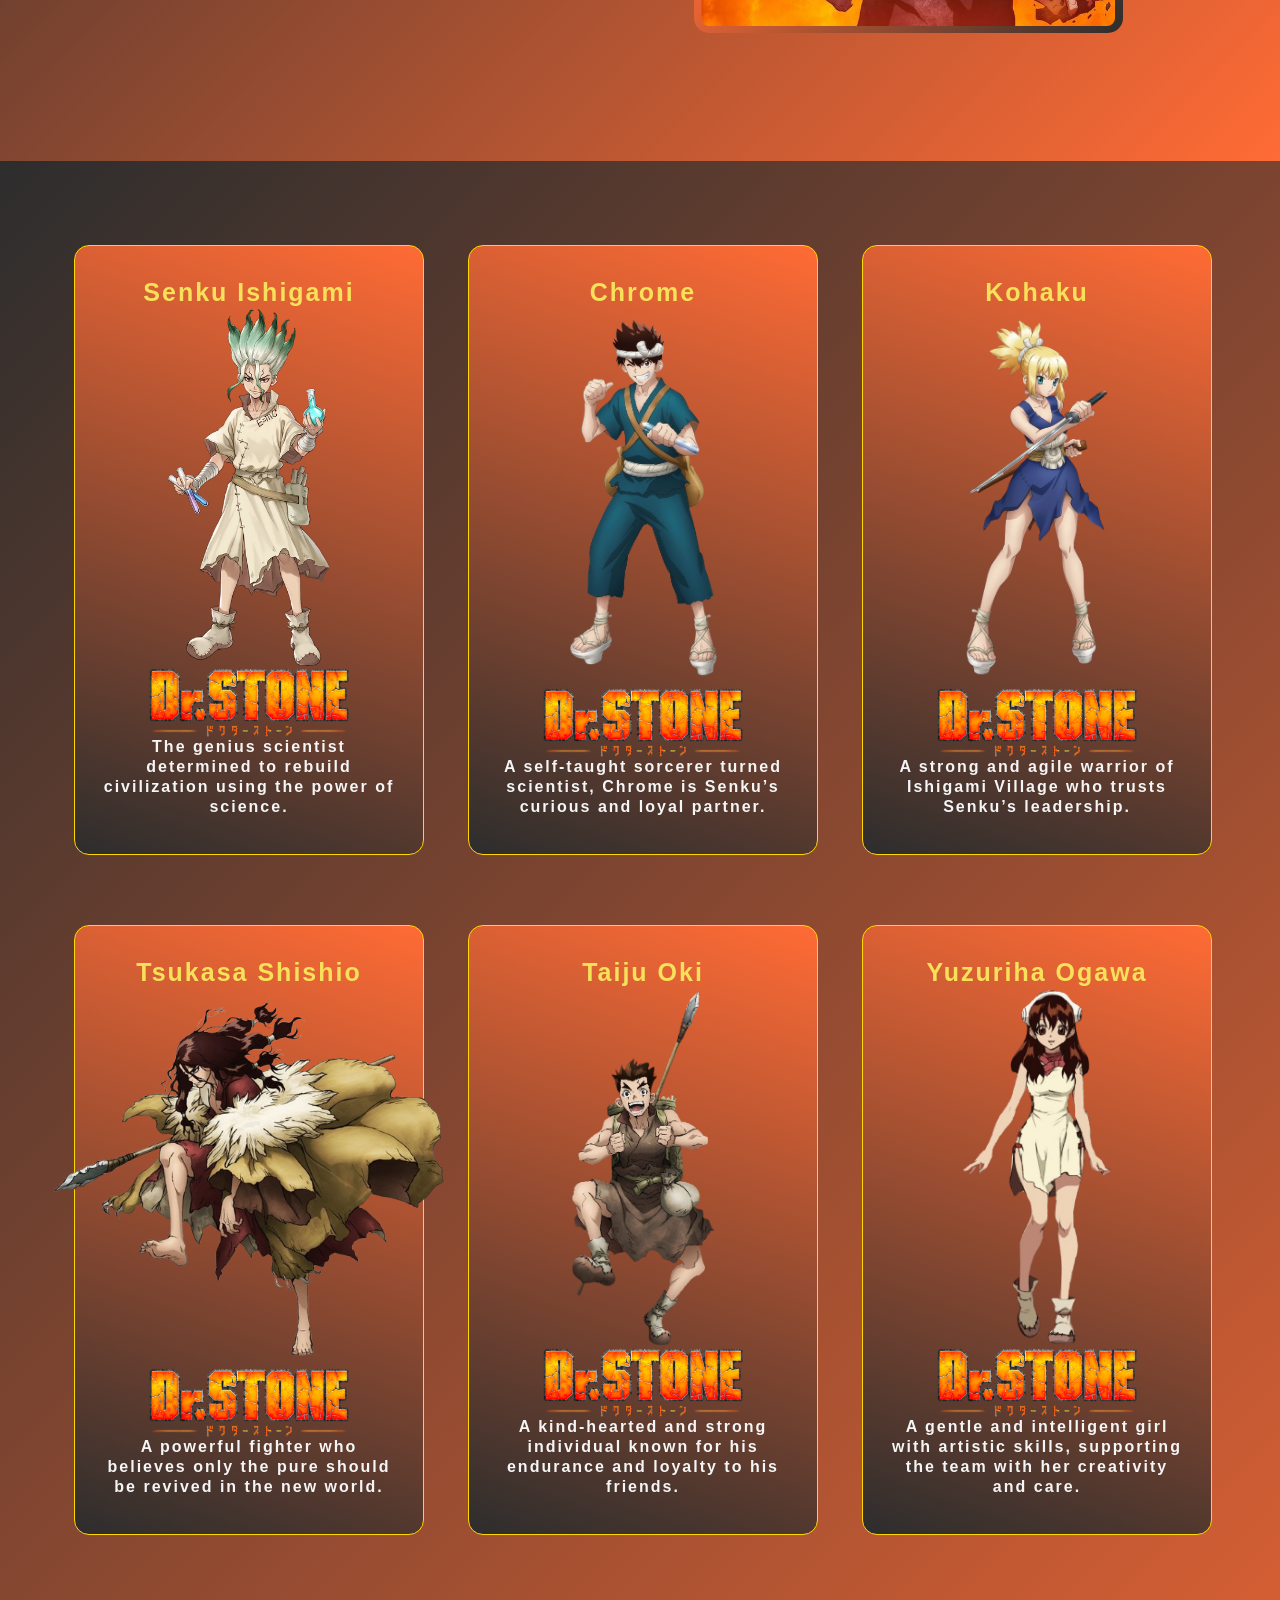
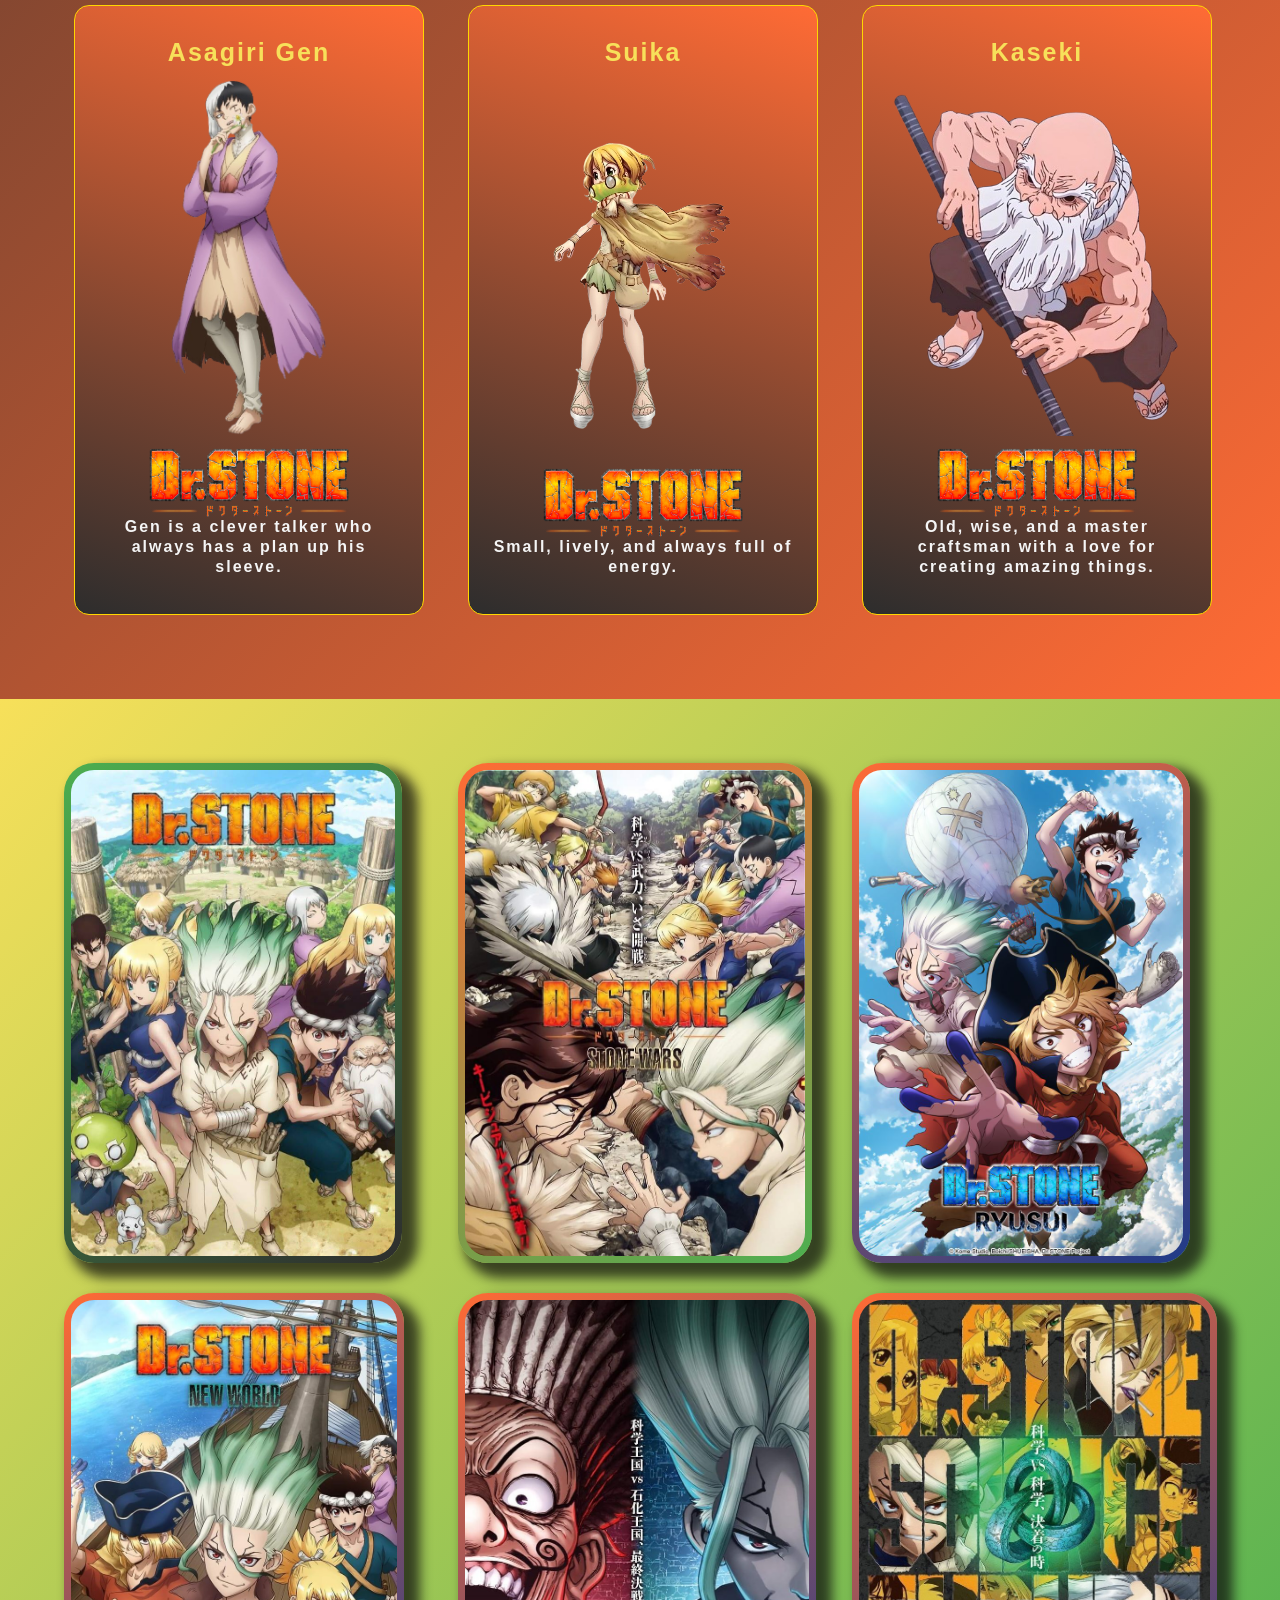
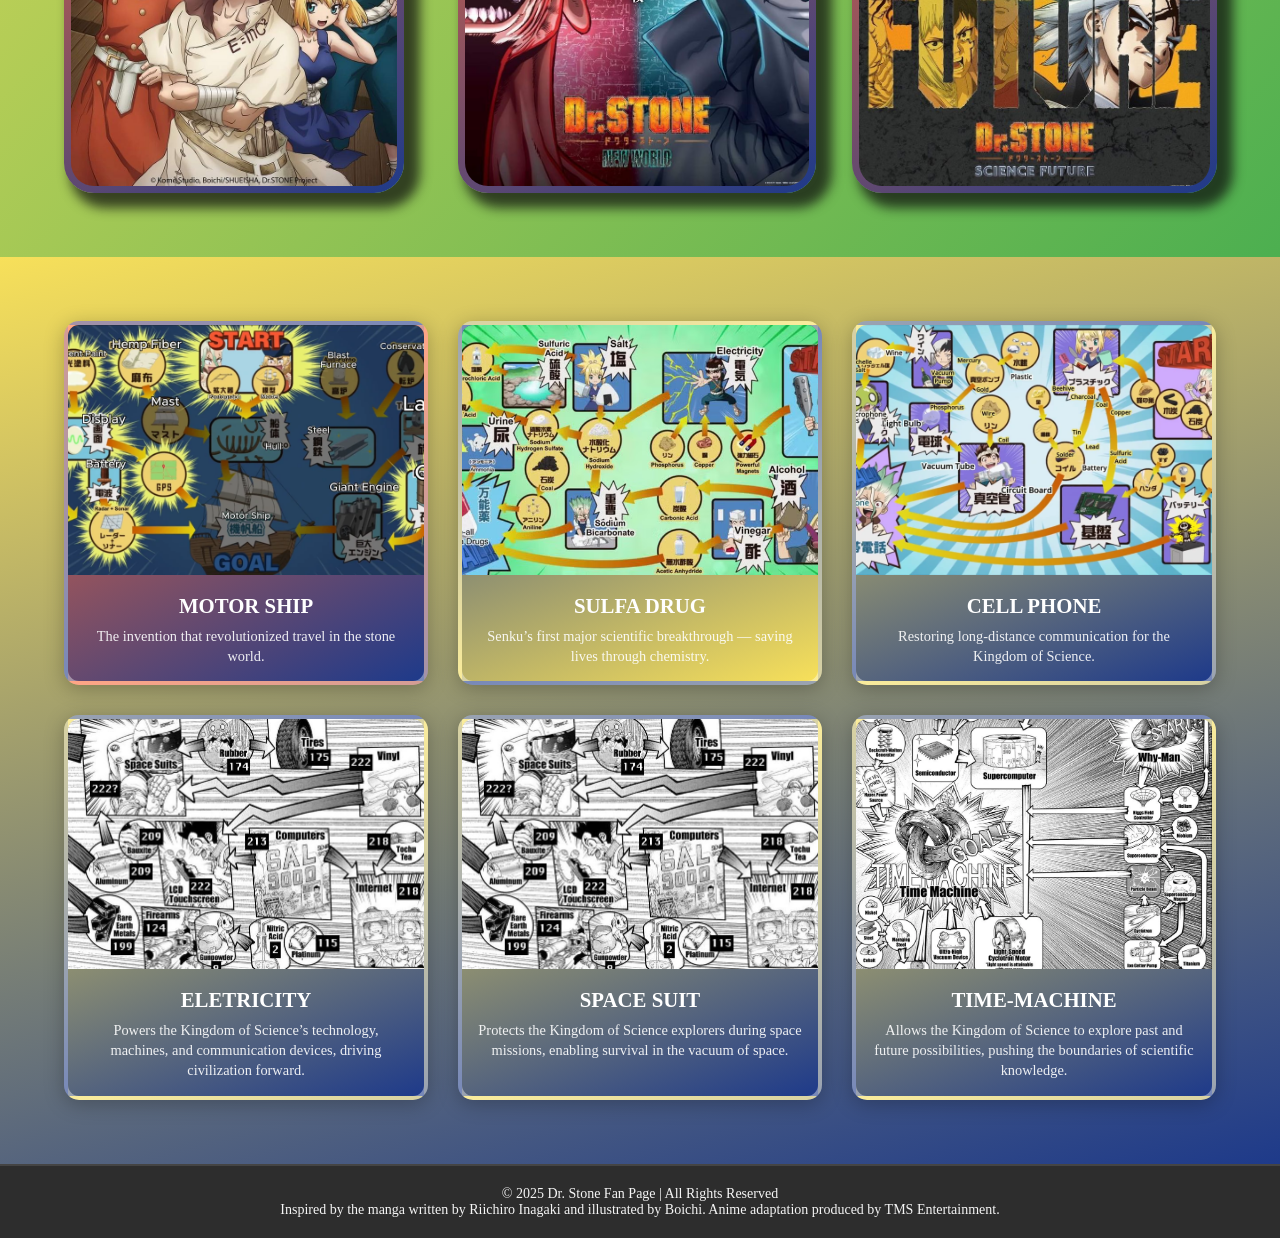
==== commit bb3803e0: "Level 3 Design Level 3 design paneh uncle ha" ====
--- a/Index.html
+++ b/Index.html
@@ -39,7 +39,7 @@
             <button type="submit">Embrace Discovery</button>
         </div>
         <div class="landing-page-image">
-            <img src="picture/doctor.png" alt="imgages">
+            <img src="picture/doctor.png" alt="imgages" class="image-parallax">
             
 
         </div>
@@ -268,7 +268,28 @@
   </p>
 </footer>
 <script src="https://cdn.jsdelivr.net/npm/bootstrap@5.3.2/dist/js/bootstrap.bundle.min.js"></script>
-
+<script>
+  const container = document.querySelector('.landing-page-image');
+const image = container.querySelector('.image-parallax');
+
+container.addEventListener('mousemove', (e) => {
+  const rect = container.getBoundingClientRect();
+  const x = e.clientX - rect.left; // mouse X within container
+  const y = e.clientY - rect.top;  // mouse Y within container
+  const centerX = rect.width / 2;
+  const centerY = rect.height / 2;
+  
+  const rotateX = ((y - centerY) / centerY) * 5; // rotate max ±5°
+  const rotateY = ((x - centerX) / centerX) * 5;
+  
+  image.style.transform = `rotateX(${-rotateX}deg) rotateY(${rotateY}deg) scale(1.05)`;
+});
+
+container.addEventListener('mouseleave', () => {
+  image.style.transform = 'rotateX(0deg) rotateY(0deg) scale(1)';
+});
+
+</script>
 
    
 </body>
--- a/cards.css
+++ b/cards.css
@@ -8,7 +8,7 @@
   padding: 0.7rem 2rem;
   display: flex;
   align-items: center;
-  background-image: linear-gradient(166deg, rgba(30,58,138,0.8), rgba(247,224,90,0.6));
+  background-image: linear-gradient(45deg, rgba(30, 59, 138, 0.719), rgba(247,224,90,0.6) );
   position: fixed;
   width: 100%;
   font-weight: 700;
@@ -108,7 +108,9 @@
 
 }
 .Landing-page{
-   background-image: linear-gradient(135deg,#4CAF50,#F7E05A);
+   background-image: linear-gradient(60deg,#4CAF50,#F7E05A,#FF6B35,#FFB347);
+   background-size: 300% 300%;
+animation: gradient 10s ease infinite;
     color: #2D2D2D;
     padding: 8%;
 font-family: 'Poppins', sans-serif;
@@ -121,31 +123,50 @@
     font-size: large;
     scroll-snap-type: y mandatory;
 }
+@keyframes gradient{
+  0%{
+    background-position: 0% 45%;
+  }
+  50%{
+    background-position: 100% 50%;
+  }
+  100%{
+    background-position: 0% 55%;
+  }
+}
 .landing-page-containt{
     max-width: 55%;
     gap: 30px;
 }
 .landing-page-containt button{
-  background-image: linear-gradient(135deg,#FF6B35, #F7E05A );
+  background-image: linear-gradient(135deg,#FF6B35, #F7E05A,#4CAF50 );
+  background-size: 200% 200%;
     width: 30%;
     height: 80px;
     cursor: pointer;
     border-radius: 10px;
-    border: 3px solid#A9A9A9;
-    color: #2D2D2D;
+border: 3px solid#A9A9A9;    
+color: #2D2D2D;
 font-family: 'Poppins', sans-serif;
-    transition: transform 0.3s ease;
-     box-shadow: 0 4px 12px rgba(247, 224, 90, 0.7);
+  transition: transform 0.3s ease, box-shadow 0.3s ease, color 0.3s ease;
+  box-shadow: 0 4px 12px rgba(247, 224, 90, 0.5);
      margin-top: 20px;
      font-size: 17px;
-     letter-spacing: 0.5px;
-
+     letter-spacing: 1.2px;
+       font-weight: 600;
+       opacity: 0.95;
+
+
+}
+@keyframes gradientShift {
+  0% { background-position: 0% 50%; }
+  50% { background-position: 100% 50%; }
+  100% { background-position: 0% 50%; }
 }
 .landing-page-containt button:hover{
-  background-image: linear-gradient(135deg,#4CAF50,#F7E05A);
-    color: #F5F5DC;
-    transform: scale(1.2);
-    box-shadow: 0 8px 24px rgba(255, 200, 200, 0.5);
+    transform: scale(1.1);
+  box-shadow: 0 8px 24px rgba(255, 200, 150, 0.6);
+
 }
 .landing-page-image{
     display: grid;
@@ -155,21 +176,26 @@
     transition: transform 0.3 ease;
     background: no-repeat;
     flex-direction: column;
+      perspective: 1000px;
+       width: 800px;
+  height: 700px;
+  overflow: hidden;
+
 
 }
 
 .landing-page-image img{
-    max-width: 100%;
+    max-width: 117%;
     height: auto;
     border-radius: 20px;
     object-fit: contain;
-    transition: transform 0.3s ease;
-    box-shadow: 0 4px 12px rgba(0, 0, 0, 0.1);
+  transition: transform 0.3s ease, box-shadow 0.3s ease;
+  box-shadow: 0 4px 12px rgba(0, 0, 0, 0.1);
 
 }
 .landing-page-image img:hover{
-  transform: scale(1.08);
-  box-shadow: 0 8px 20px rgba(0, 0, 0, 0.15);
+  transform: scale(1.08) rotate(2deg);
+  box-shadow: 0 8px 20px rgba(0, 0, 0, 0.288); /* deeper shadow on hover */
 
 }
 .about-section-page-container{
@@ -179,17 +205,18 @@
   align-items: center;
   display: flex;
   font-family: "Roboto", sans-serif;
-  letter-spacing: 0.8px;
+  letter-spacing: 1.8px;
   font-size: 20px;
    color: #FFD700;
    position: relative;
+   backdrop-filter: blur(4px);
+
 
 }
 .about-section-page-container strong{
-  color: #F7E05A;
-  font: bolder;
-  font-family: sans-serif;
-  font-size: 25px;
+  background: linear-gradient(90deg, #F7E05A, #FF6B35);
+-webkit-background-clip: text;
+-webkit-text-fill-color: transparent;
 }
 .about-containt{
   margin-right: 100px;
@@ -202,16 +229,18 @@
   height: 600px;
   display: block;
   border-radius: 15px;
-  background-image: linear-gradient(138deg,#4CAF50,#FF6B35,#2D2D2D );
+  background-image: linear-gradient(135deg,#4CAF50,#FF6B35,#2D2D2D );
+  backdrop-filter: blur(4px);
+
   padding: 7px;
   border: 5px;
   margin-right: 30px;
  transition: transform 0.3s ease, box-shadow 0.3s ease;
 }
 .about-section-image-page img:hover{
-  transform: scale(1.05);
-  box-shadow: 0 20px 40px rgb(255, 107, 53);
-
+  transform: scale(1.05) rotate(2deg);
+ box-shadow: 0 15px 30px rgba(255, 107, 53, 0.6),
+              0 0 20px rgba(247, 224, 90, 0.4);
 }
 .characters-containers{
   background-image: linear-gradient(135deg,#2D2D2D,#FF6B35);
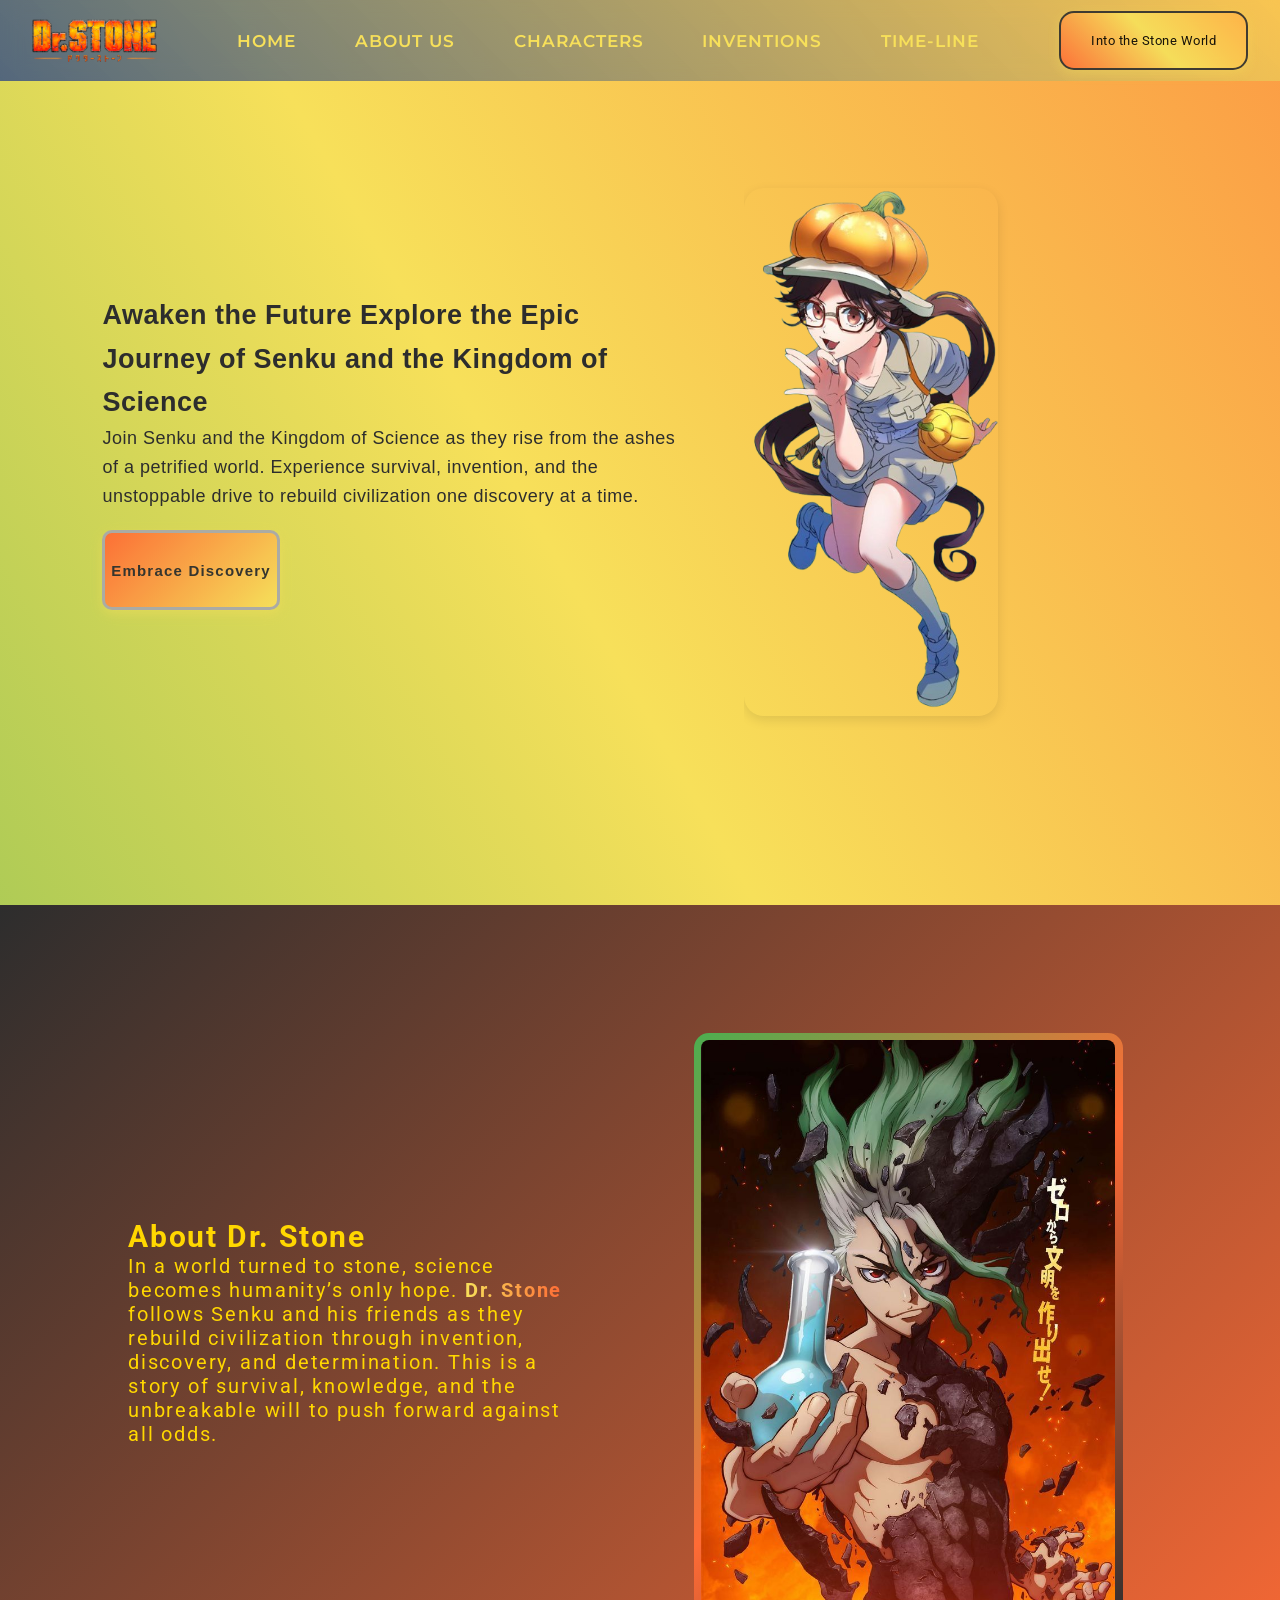
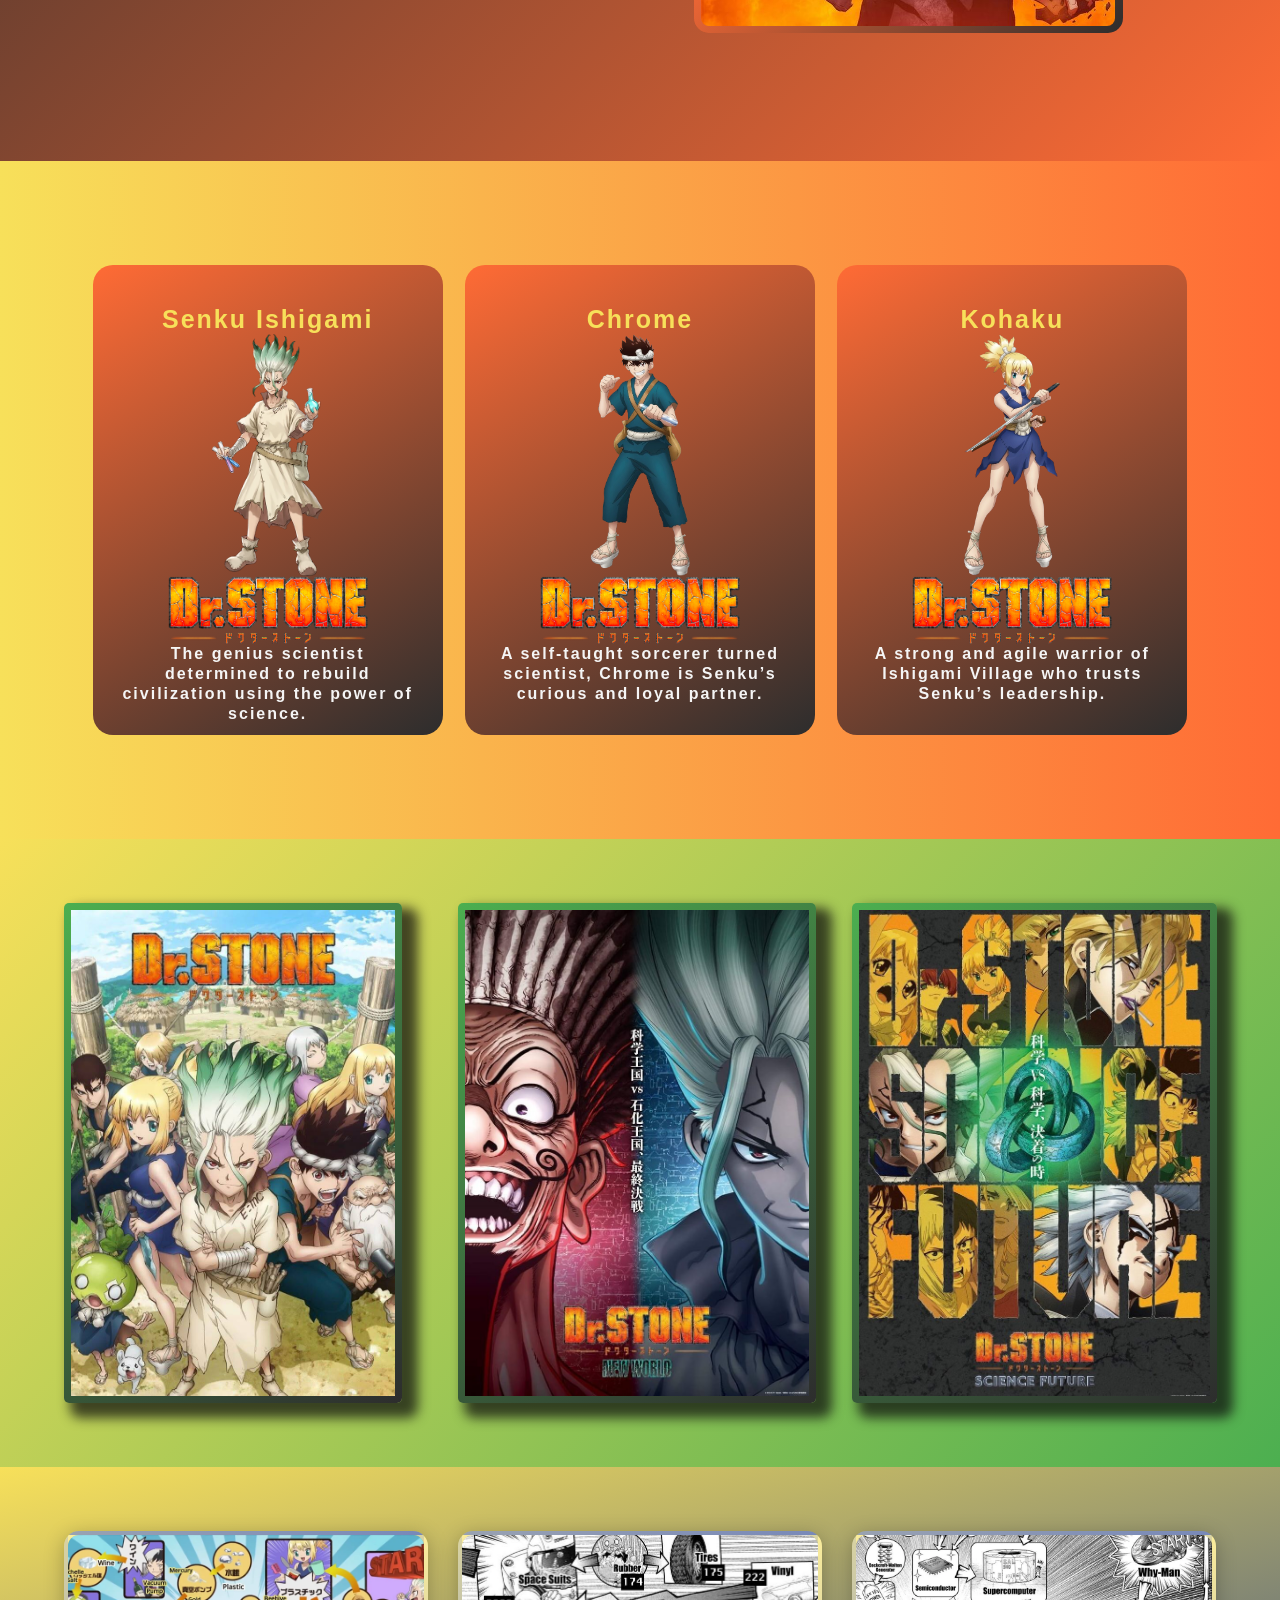
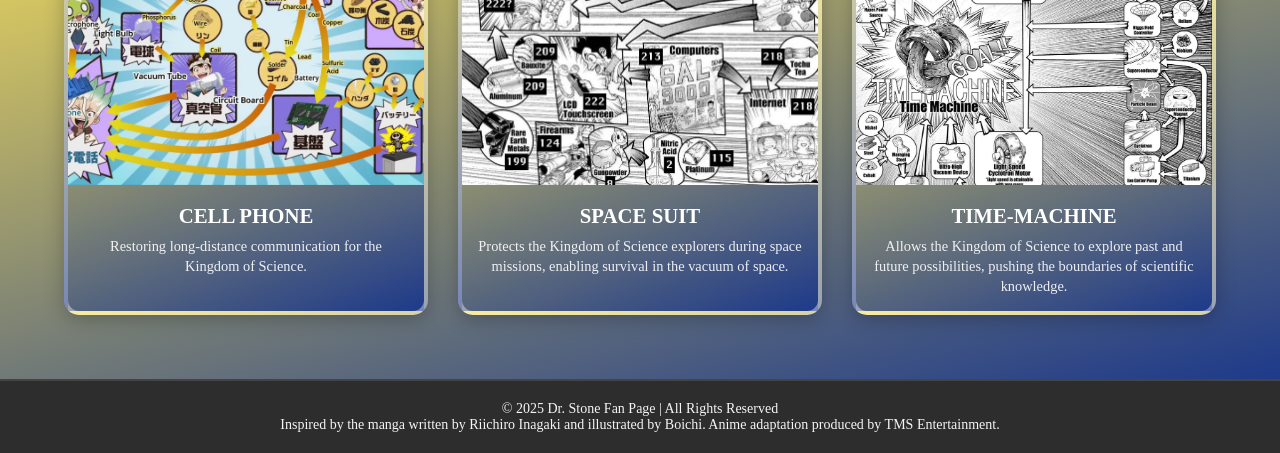
==== commit a49912e5: "hahays usab nasad tah dereh" ====
--- a/Index.html
+++ b/Index.html
@@ -60,9 +60,11 @@
         <img src="picture/download (18).jpg" alt="">
        </div>
     </section>
+<!-- Only 3 characters -->
 <section class="characters-containers">
   <div class="container-character">
-    <ul  class="character-class">
+    <ul class="character-class">
+
       <!-- Senku -->
       <li class="item-class">
         <div class="box-item">
@@ -99,73 +101,10 @@
         </div>
       </li>
 
-      <!-- Tsukasa -->
-      <li class="item-class">
-        <div class="box-item">
-          <p class="name-box">Tsukasa Shishio</p>
-          <img src="picture/tsukasa.png" alt="Tsukasa Shishio" class="model">
-          <div class="box-details">
-            <img src="picture/pngaaa.com-7363301.png" alt="Tsukasa Portrait" class="logo-branding">
-            <p>A powerful fighter who believes only the pure should be revived in the new world.</p>
-          </div>
-        </div>
-      </li>
-      <!-- Taiju Oki -->
-<li class="item-class">
-  <div class="box-item">
-    <p class="name-box">Taiju Oki</p>
-    <img src="picture/taiju.png" alt="Taiju Oki" class="model">
-    <div class="box-details">
-      <img src="picture/pngaaa.com-7363301.png" alt="Taiju Portrait" class="logo-branding">
-      <p>A kind-hearted and strong individual known for his endurance and loyalty to his friends.</p>
-    </div>
-  </div>
-</li>
-
-<!-- Yuzuriha Ogawa -->
-<li class="item-class">
-  <div class="box-item">
-    <p class="name-box">Yuzuriha Ogawa</p>
-    <img src="picture/download__22_-removebg-preview.png" alt="Yuzuriha Ogawa" class="model">
-    <div class="box-details">
-      <img src="picture/pngaaa.com-7363301.png" alt="Yuzuriha Portrait" class="logo-branding">
-      <p>A gentle and intelligent girl with artistic skills, supporting the team with her creativity and care.</p>
-    </div>
-  </div>
-</li>
-<li class="item-class">
-  <div class="box-item">
-    <p class="name-box">Asagiri Gen</p>
-    <img src="picture/asagiri-gen.png" alt="Asagiri Gen" class="model">
-    <div class="box-details">
-      <img src="picture/pngaaa.com-7363301.png" alt="Asagiri Gen Portrait" class="logo-branding">
-<p>Gen is a clever talker who always has a plan up his sleeve.</p>
-    </div>
-  </div>
-</li>
-<li class="item-class">
-  <div class="box-item">
-    <p class="name-box">Suika</p>
-    <img src="picture/suika.png" alt="Suika" class="model">
-    <div class="box-details">
-      <img src="picture/pngaaa.com-7363301.png" alt="Suika Portrait" class="logo-branding">
-      <p>Small, lively, and always full of energy.</p>
-    </div>
-  </div>
-</li>
-<li class="item-class">
-  <div class="box-item">
-    <p class="name-box">Kaseki</p>
-    <img src="picture/kaseki.png" alt="Kaseki" class="model">
-    <div class="box-details">
-      <img src="picture/pngaaa.com-7363301.png" alt="Kaseki Portrait" class="logo-branding">
-      <p>Old, wise, and a master craftsman with a love for creating amazing things.</p>
-    </div>
-  </div>
-</li>
     </ul>
   </div>
 </section>
+
 
 <section class="chronology-wrapper">
   <div class="chronology-container">
@@ -177,29 +116,16 @@
          
         </div>
       </li>
-      <li class="chronology-entry-new">
-        <div class="chronology-card-new">
-          <img src="picture/stonewars.png" alt="Senku Ishigami" class="chronology-image-new">
-        </div>
-      </li>
+     
+      
       <li class="chronology-entry-news">
         <div class="chronology-card-new">
-          <img src="picture/rysui.jpg" alt="Senku Ishigami" class="chronology-image-news">
+          <img src="picture/newworldpart-2.jpg" alt="Senku Ishigami" class="chronology-image">
         </div>
       </li>
       <li class="chronology-entry-news">
         <div class="chronology-card-new">
-          <img src="picture/newworld.jpg" alt="Senku Ishigami" class="chronology-image-news">
-        </div>
-      </li>
-      <li class="chronology-entry-news">
-        <div class="chronology-card-new">
-          <img src="picture/newworldpart-2.jpg" alt="Senku Ishigami" class="chronology-image-news">
-        </div>
-      </li>
-      <li class="chronology-entry-news">
-        <div class="chronology-card-new">
-          <img src="picture/futurescience.jpg" alt="Senku Ishigami" class="chronology-image-news">
+          <img src="picture/futurescience.jpg" alt="Senku Ishigami" class="chronology-image">
         </div>
       </li>
     </ul>
@@ -209,22 +135,9 @@
 <section class="invention-timeline">
   <ul class="inventions-container">
     <!-- Motorship Card -->
-    <li class="invention-card motorship">
-      <img src="picture/motorship.png" alt="Motor Ship">
-      <div class="invention-info">
-        <h3>Motor Ship</h3>
-        <p>The invention that revolutionized travel in the stone world.</p>
-      </div>
-    </li>
-
+    
     <!-- Sulfa Drug Card -->
-    <li class="invention-card sulfadrug">
-      <img src="picture/sulfadrug.png" alt="Sulfa Drug">
-      <div class="invention-info">
-        <h3>Sulfa Drug</h3>
-        <p>Senku’s first major scientific breakthrough — saving lives through chemistry.</p>
-      </div>
-    </li>
+   
 
     <!-- Cellphone Card -->
     <li class="invention-card cellphone">
@@ -234,13 +147,7 @@
         <p>Restoring long-distance communication for the Kingdom of Science.</p>
       </div>
     </li>
-     <li class="invention-card cellphone">
-      <img src="picture/spacesuit.png" alt="Cell Phone">
-      <div class="invention-info">
-        <h3>Eletricity</h3>
-    <p>Powers the Kingdom of Science’s technology, machines, and communication devices, driving civilization forward.</p>
-      </div>
-    </li>
+    
       <li class="invention-card cellphone">
       <img src="picture/spacesuit.png" alt="Cell Phone">
       <div class="invention-info">
@@ -276,8 +183,8 @@
   const rect = container.getBoundingClientRect();
   const x = e.clientX - rect.left; // mouse X within container
   const y = e.clientY - rect.top;  // mouse Y within container
-  const centerX = rect.width / 2;
-  const centerY = rect.height / 2;
+  const centerX = rect.width / 3;
+  const centerY = rect.height / 3;
   
   const rotateX = ((y - centerY) / centerY) * 5; // rotate max ±5°
   const rotateY = ((x - centerX) / centerX) * 5;
--- a/cards.css
+++ b/cards.css
@@ -151,7 +151,7 @@
   transition: transform 0.3s ease, box-shadow 0.3s ease, color 0.3s ease;
   box-shadow: 0 4px 12px rgba(247, 224, 90, 0.5);
      margin-top: 20px;
-     font-size: 17px;
+     font-size:15px;
      letter-spacing: 1.2px;
        font-weight: 600;
        opacity: 0.95;
@@ -243,49 +243,53 @@
               0 0 20px rgba(247, 224, 90, 0.4);
 }
 .characters-containers{
-  background-image: linear-gradient(135deg,#2D2D2D,#FF6B35);
+    background: linear-gradient(90deg, #F7E05A, #FF6B35);
+
   padding: 5%;
+  display: flex;
+  flex-wrap: wrap;
   justify-content: center;
-  position: relative;
-  display: flex;
-  flex-wrap: wrap;
-  align-items: center;
+  backdrop-filter: blur(7px);
+
 } 
+
+
 .container-character{
    width: 100%; /* allow grid to take full width */
 
 }
 .character-class{
   display: grid; /* make the ul a grid container */
-  grid-template-columns: repeat(auto-fit, minmax(300px, 2fr));
-  gap: 30px; /* space between cards */
-  padding: 0;
-  margin: 0;
+  grid-template-columns: repeat(auto-fit, minmax(280px, 1fr));
+  align-items: start;
+  justify-items: center;
+  gap: 25px; /* space between cards */
+  padding: 30px;
   list-style: none; /* define columns */
 
 }
 
 .box-item{
-  background-image: linear-gradient(200deg,#FF6B35,#2d2d2d);
-  width: 350px;
-  height: 610px;
+ background: linear-gradient(150deg, #FF6B35, #2D2D2D);
+   width: 350px;
+  height: 470px;
   display: flex;
   flex-direction: column;
-  justify-content: space-between;
   align-items: center;
   box-sizing: border-box;
-  margin: 20px 10px;
-  border-radius: 15px;
-  transition: all 0.3s ease;
+  margin: 10px 5px;
+  border-radius: 20px;
+transition: transform 0.4s ease, box-shadow 0.4s ease, background-position 4s ease;
   position: relative;
-  padding: 7px;
-  border: 1px solid #FFD700;
+  padding: 15px;
+
 }
 
 .box-item:hover{
-  transform: scale(1.03);
-  transform-style: preserve-3d;
-    box-shadow: 12px 12px 12px 5px rgba(14, 14, 14, 0.719);
+ transform: scale(1.05) rotateY(2deg);
+box-shadow: 0 10px 20px rgba(0, 0, 0, 0.4),
+            inset 0 0 10px rgba(255, 255, 255, 0.05);
+  background-position: 100% 0%;
 
 
 }
@@ -319,23 +323,21 @@
   margin-top: 25px;
 }
 .model{
-  max-height: 60%;
-  max-width: 150%;
+  max-height: 55%;
+  max-width: 130%;
   flex-direction: column;
   object-fit: cover;
   transition: all 0.3s ease;
 }
 .chronology-list{
   display: grid; /* make the ul a grid container */
-  grid-template-columns: repeat(auto-fit, minmax(300px, 2fr));
+  grid-template-columns: repeat(auto-fit, minmax(280px, 1fr));
   gap: 30px; /* space between cards */
   padding: 0;
   margin: 0;
   list-style: none; /* define columns */
 }
-.model:hover{
-  transform: scale(1.09);
-}
+
 .chronology-wrapper{
   background-image: linear-gradient(135deg,#F7E05A,#4CAF50);
   padding: 5%;
@@ -372,10 +374,9 @@
   object-fit: cover;
   height: 500px;
   display: grid;
-  border-radius: 30px;
+  border-radius: 5px;
   background-image: linear-gradient(145deg,#4CAF50,#2D2D2D );
   padding: 7px;
-  border: 5px;
  transition: transform 0.3s ease, box-shadow 0.3s ease;
 box-shadow: 11px 10px 12px 5px rgba(14, 14, 14, 0.719);
  
@@ -393,7 +394,6 @@
   border-radius: 30px;
   background-image: linear-gradient(155deg,#FF6B35,#4CAF50 );
   padding: 7px;
-  border: 5px;
  transition: transform 0.3s ease, box-shadow 0.3s ease;
 box-shadow: 11px 10px 12px 5px rgba(14, 14, 14, 0.719);
 }
